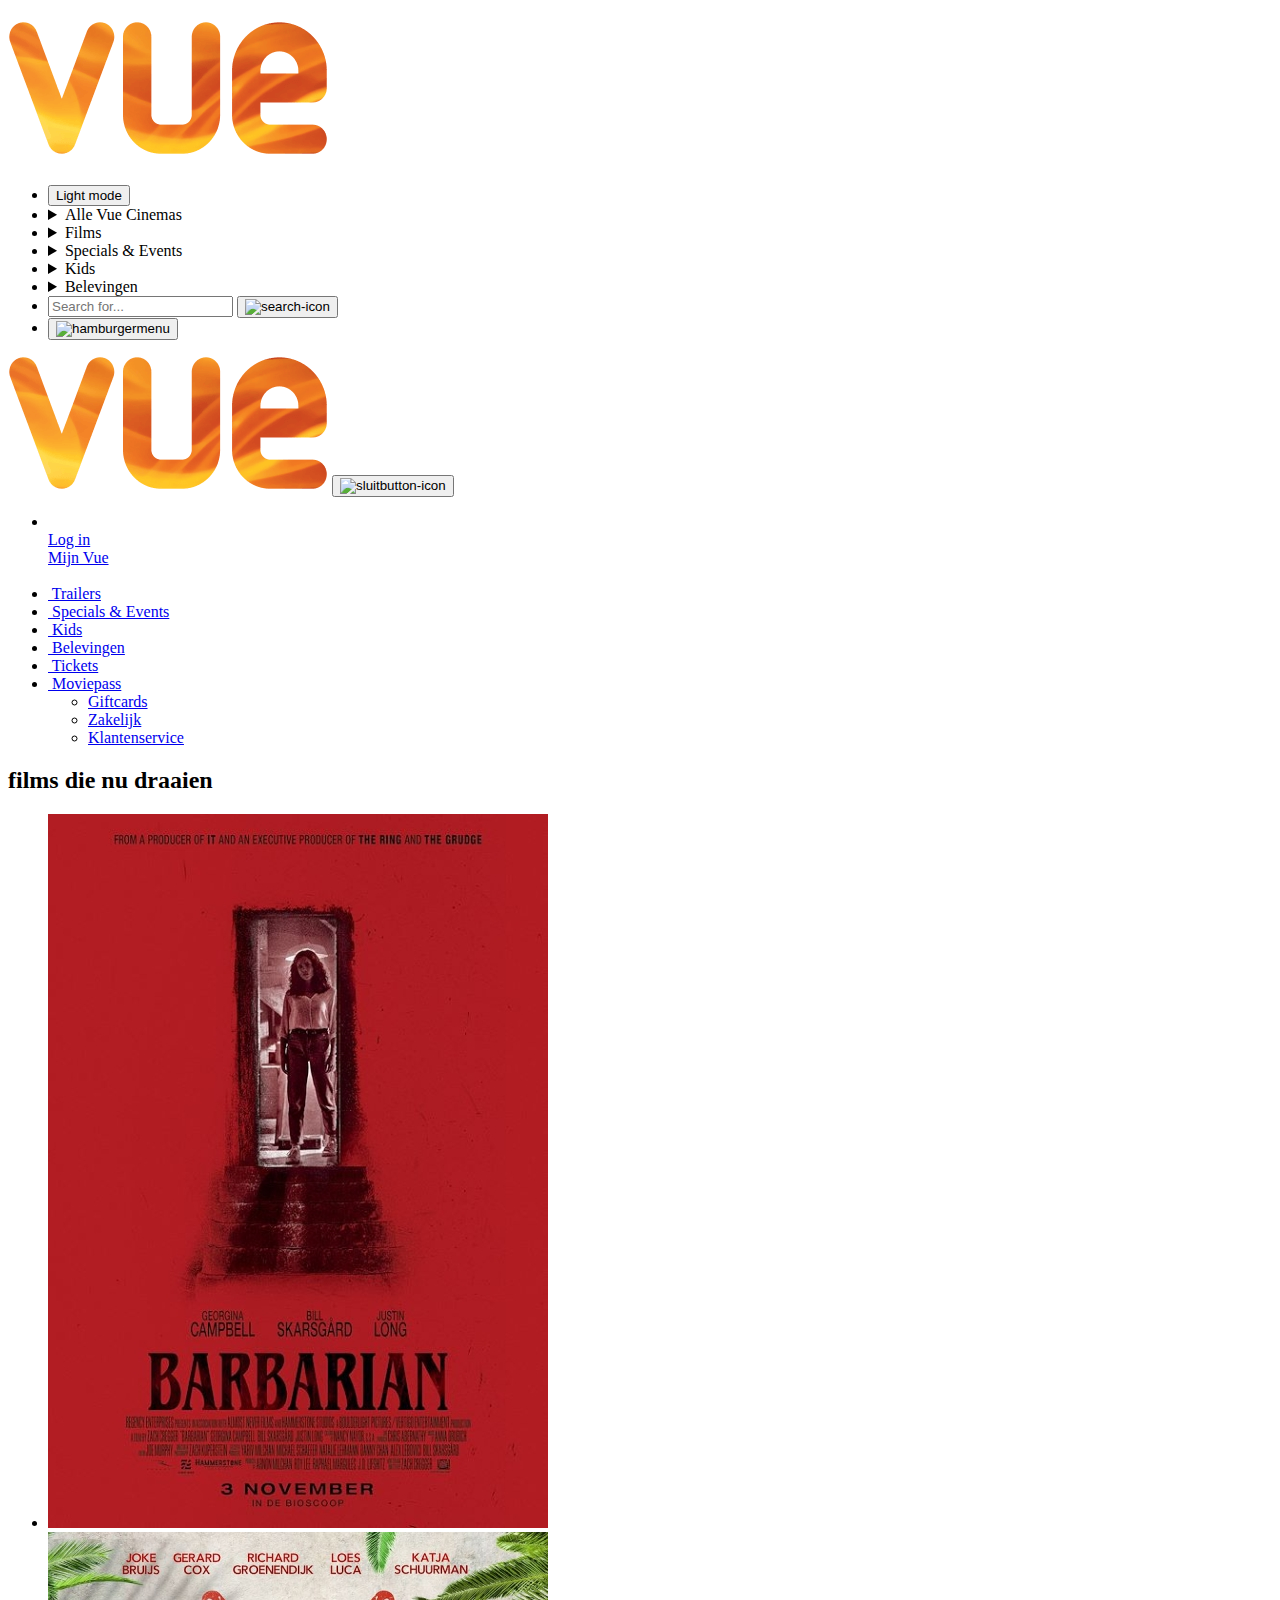
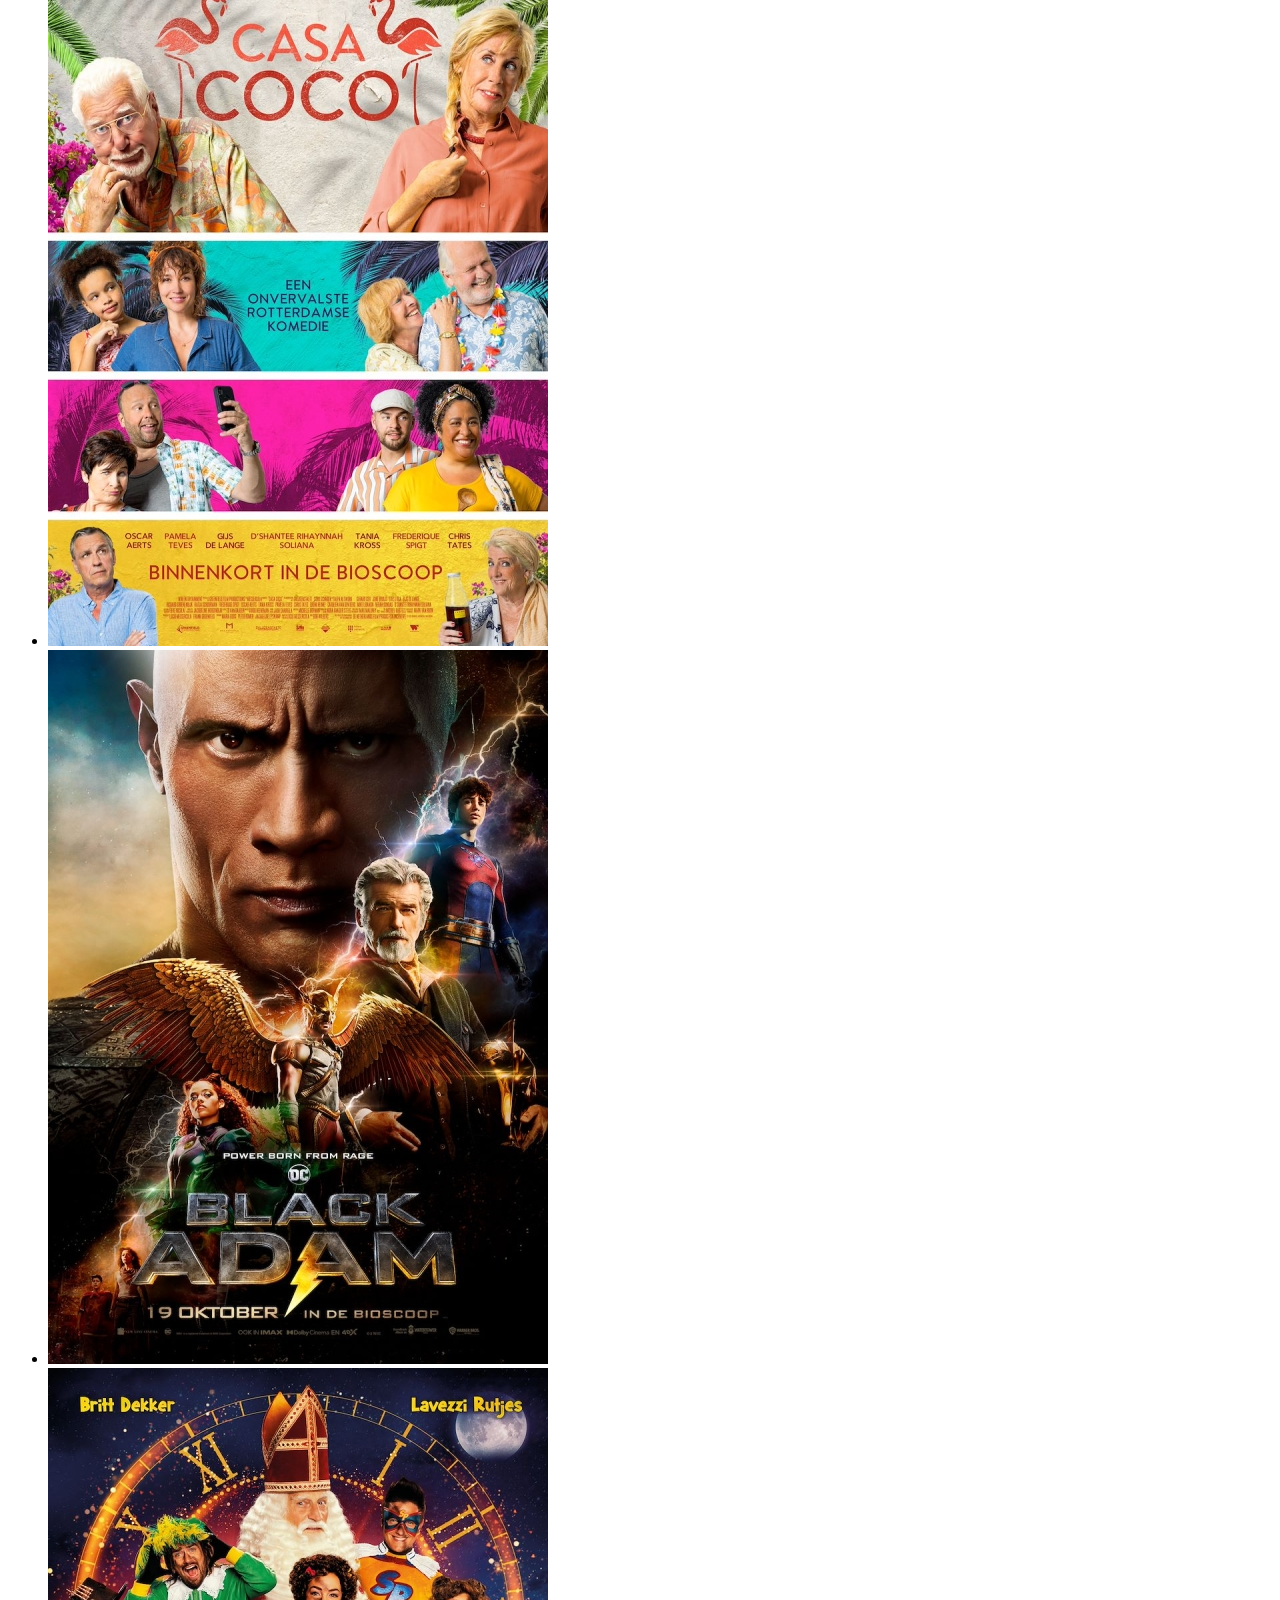
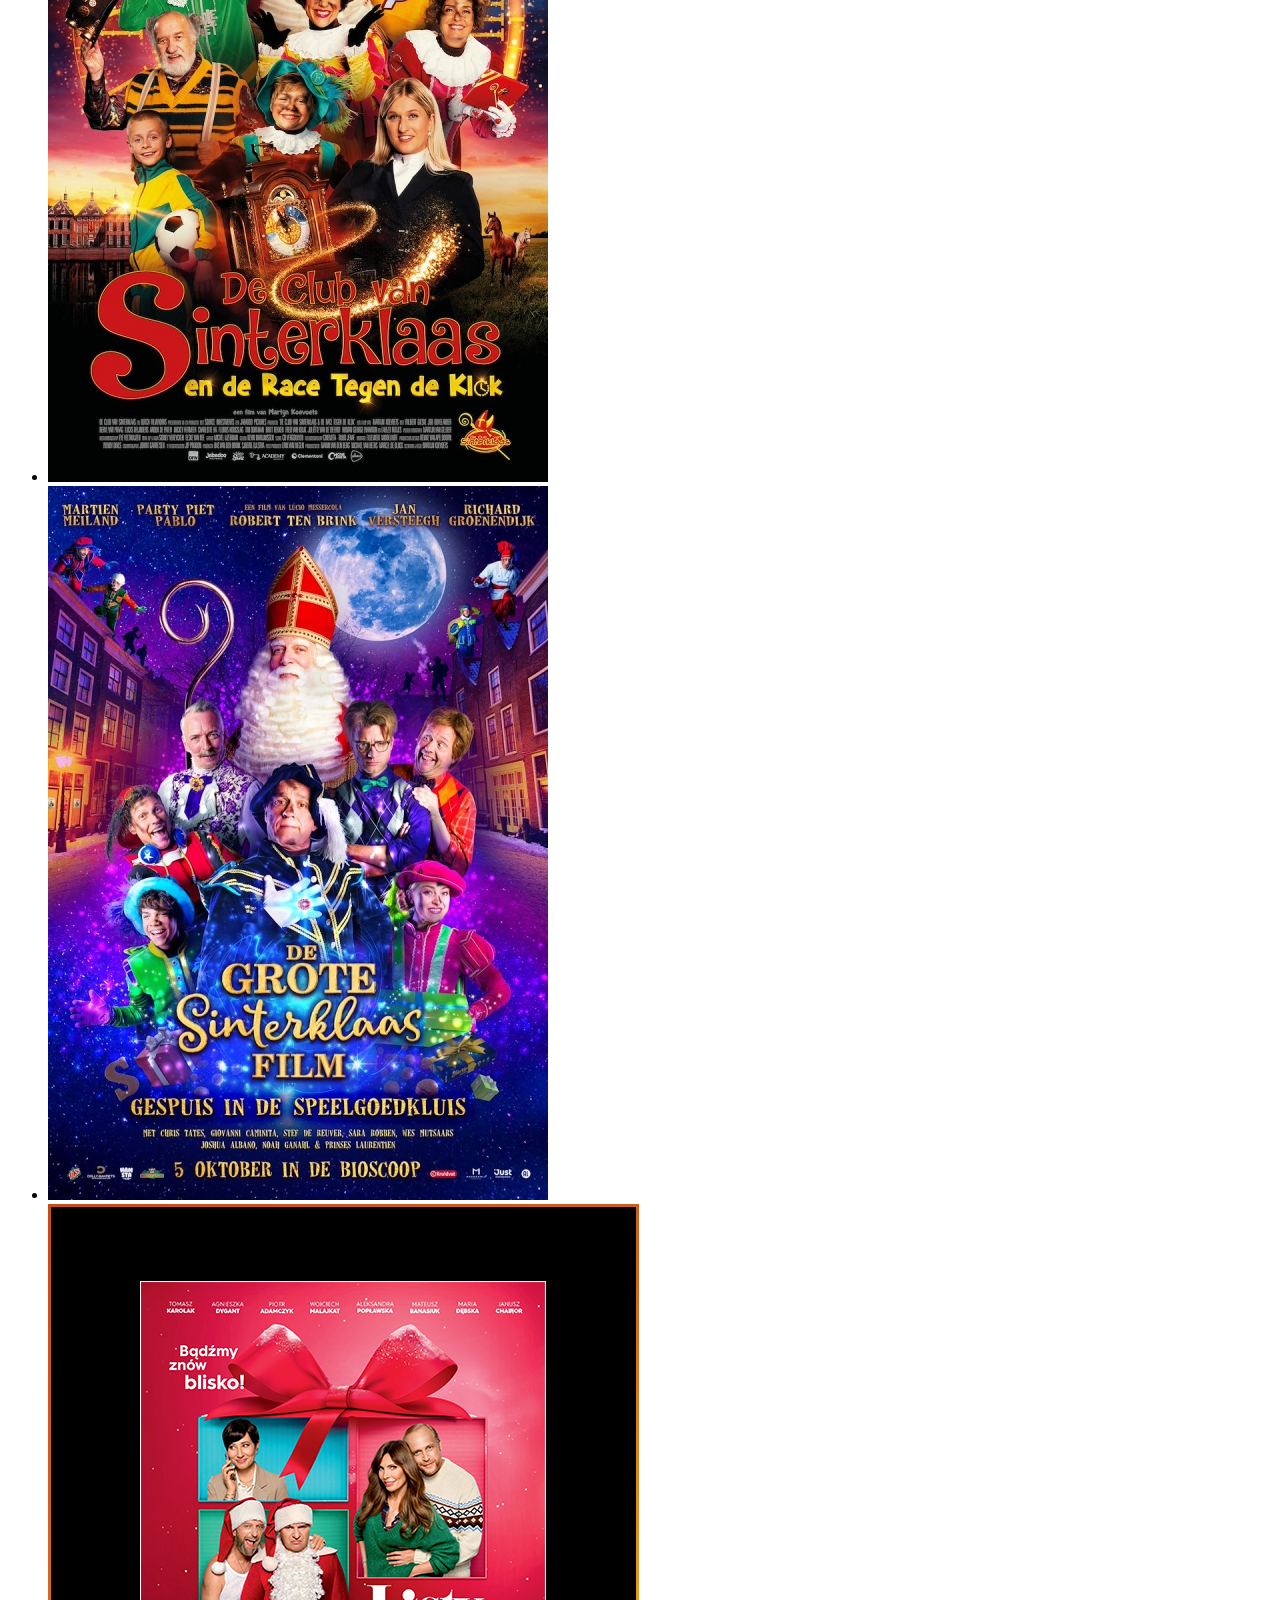
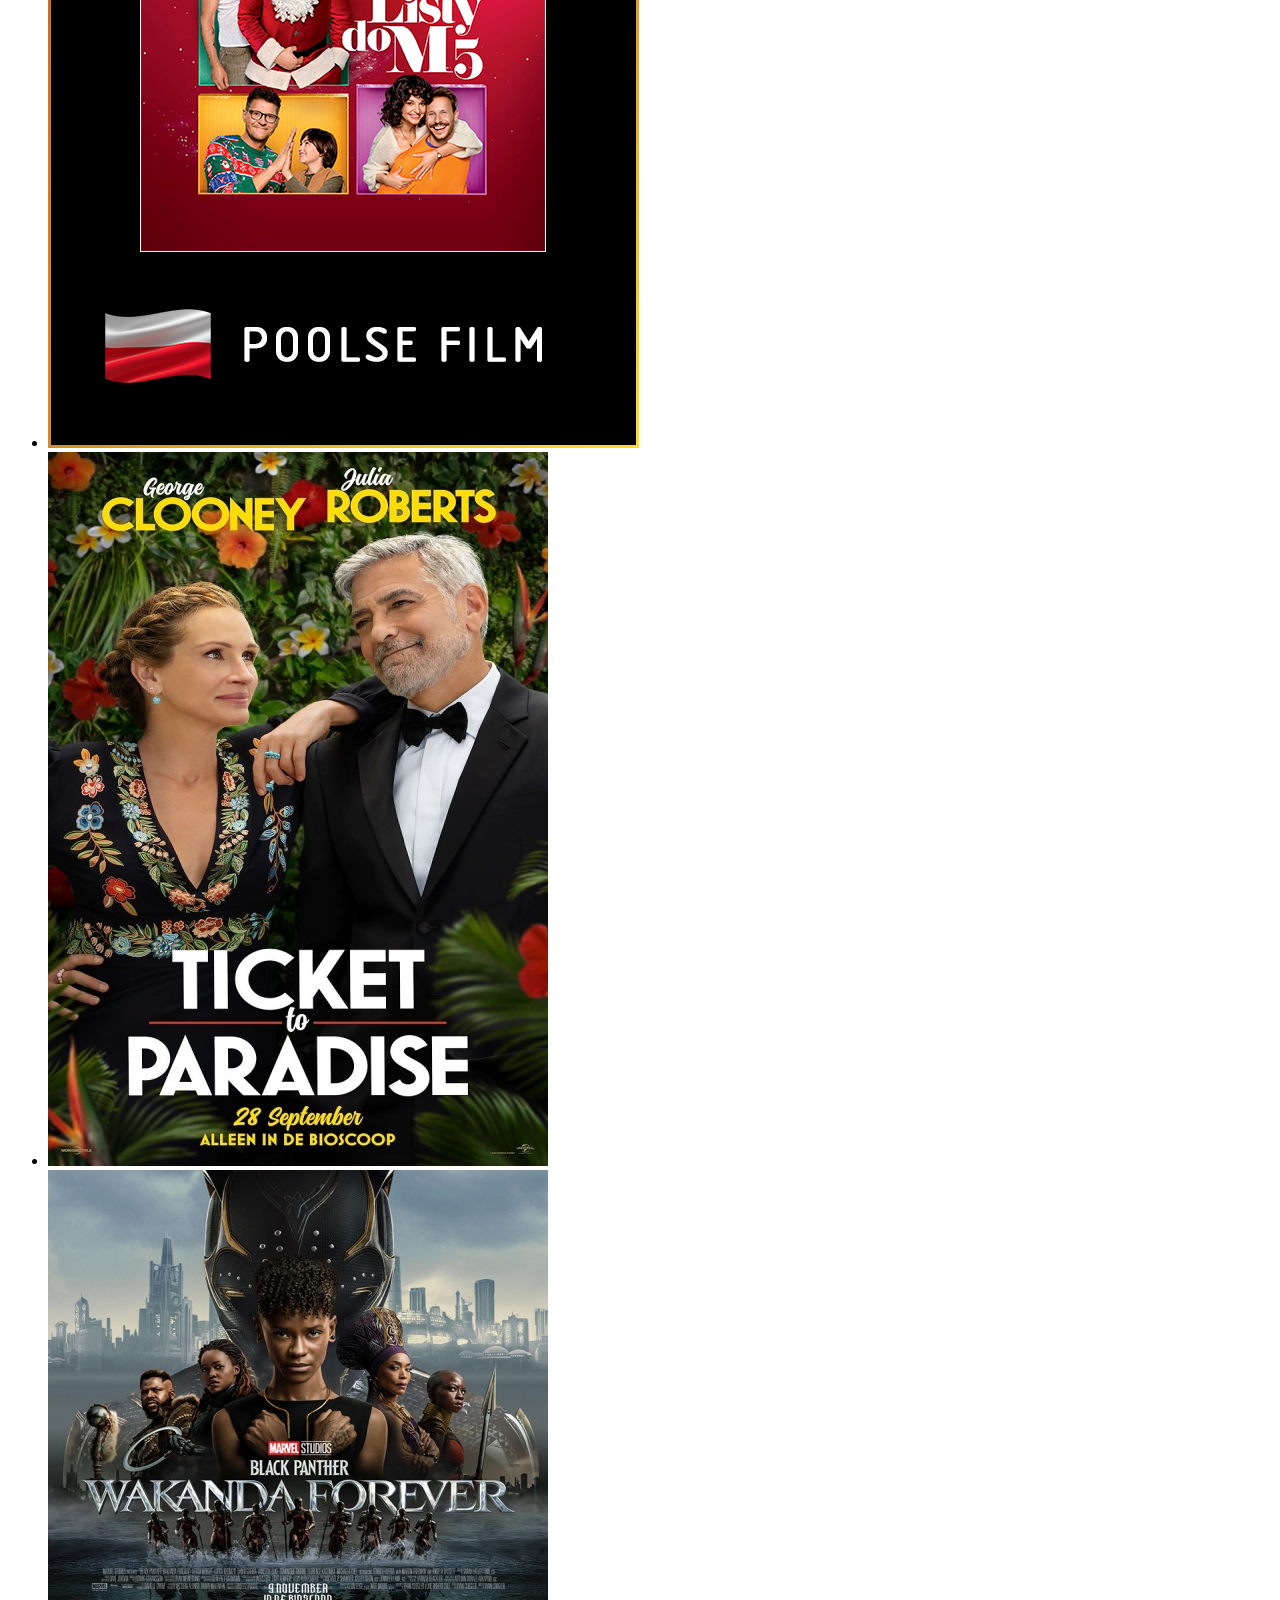
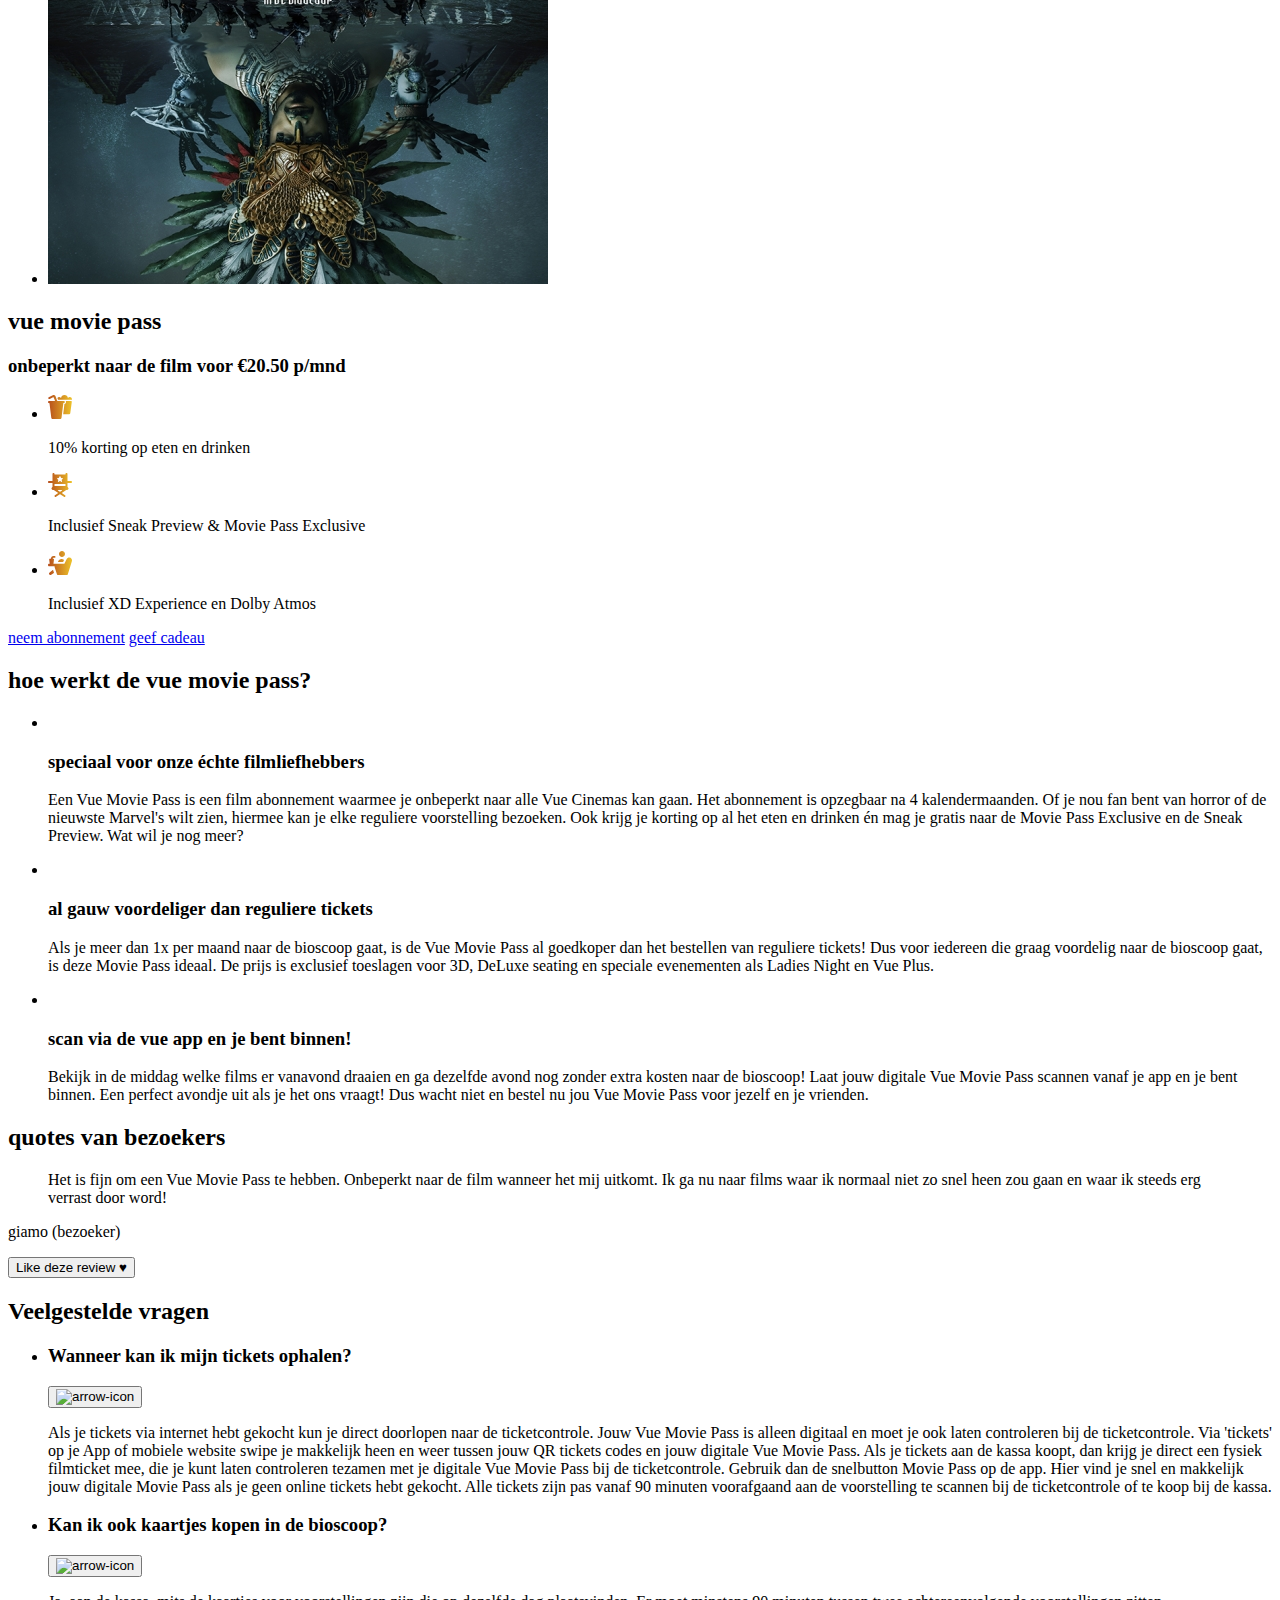
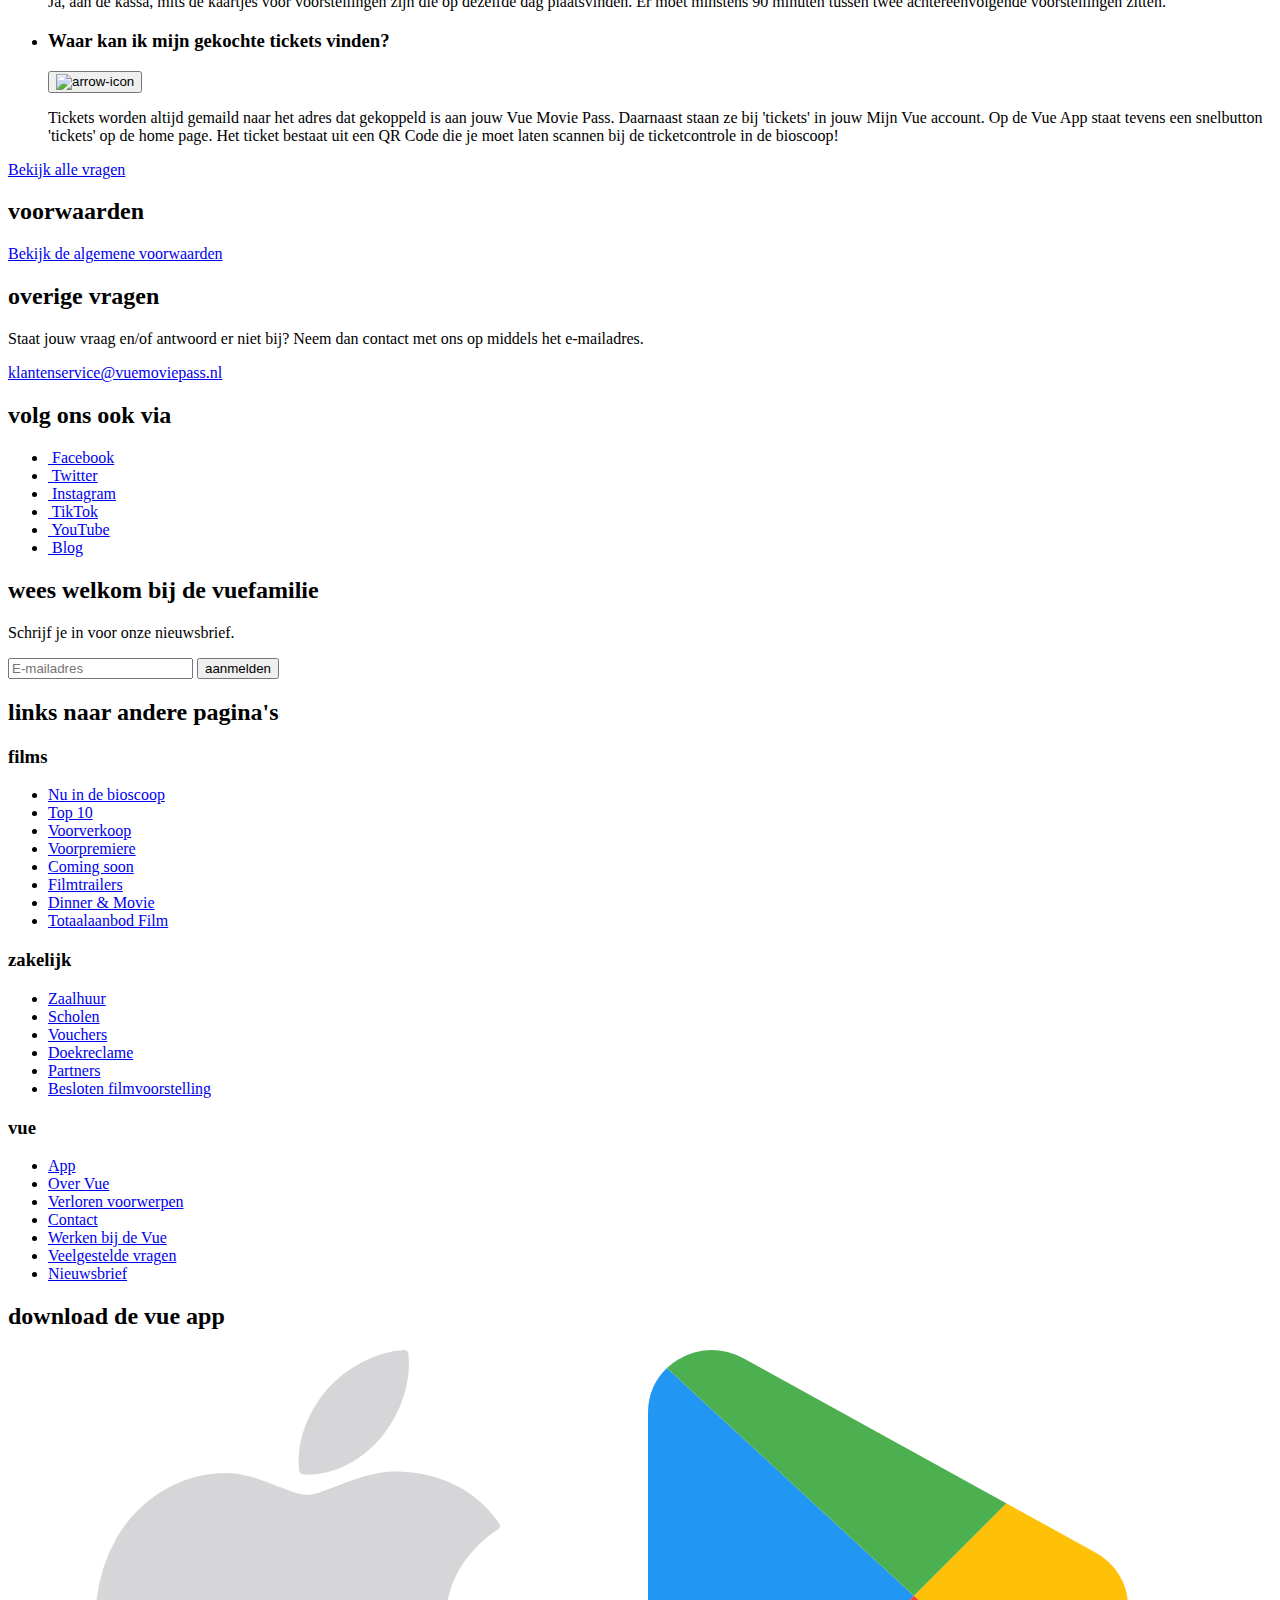
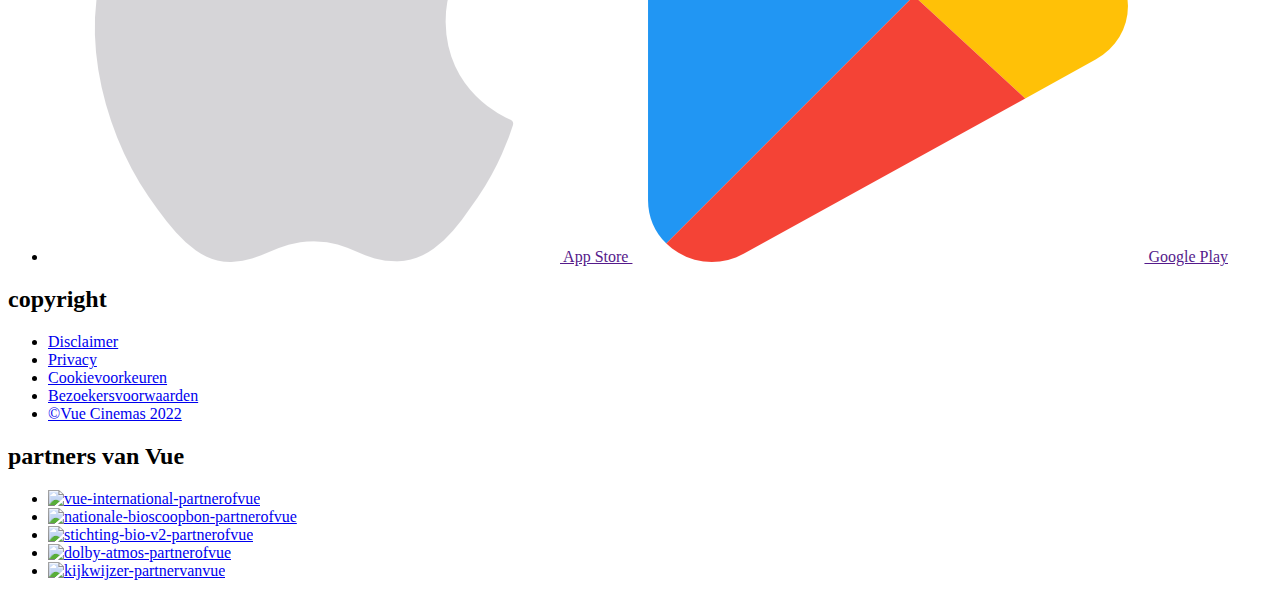
==== index.html @ 680d53ee "Add files via upload" ====
<!doctype html>
<html lang="nl">

<head>
	<meta charset="UTF-8">
	<meta name="author" content="Agnes Verhagen">
	<meta name="viewport" content="width=device-width, initial-scale=1">

	<title>vuecinemas - homepage</title>

	<link href="styles/styles.css" rel="stylesheet">
	<link href="styles/moviepassstyles.css" rel="stylesheet">
	<link rel="icon" type="image/svg+xml" href="images/faviconvue.png">
</head>

<body>

	<header>

		<h1>
			<img src="images/vue-logo.png" alt="vue-logo">
		</h1>

		<ul>
			<li>
				<button aria-label="switchdarkandlightmode">Light mode</button>
			</li>

			<li>
				<details>
					<summary>Alle Vue Cinemas</summary>
					<ul>
						<li>
							<a href="#">
								Vue Alkmaar
							</a>
						</li>
						<li>
							<a href="#">
								Vue Alphen a/d Rijn
							</a>
						</li>
						<li>
							<a href="#">
								Vue Amersfoort
							</a>
						</li>
						<li>
							<a href="#">
								Vue Apeldoorn
							</a>
						</li>
						<li>
							<a href="#">
								Vue Arnhem
							</a>
						</li>
						<li>
							<a href="#">
								Vue Den Bosch
							</a>
						</li>
						<li>
							<a href="#">
								Vue Deventer
							</a>
						</li>
						<li>
							<a href="#">
								Vue Doetinchem
							</a>
						</li>
					</ul>
				</details>
			</li>

			<li>
				<details>
					<summary>Films</summary>
					<ul>
						<li>
							<a href="#">
								Nu in de bioscoop
							</a>
						</li>
						<li>
							<a href="#">
								Top 10
							</a>
						</li>
						<li>
							<a href="#">
								Voorverkoop
							</a>
						</li>
						<li>
							<a href="#">
								Voorpremière
							</a>
						</li>
						<li>
							<a href="#">
								Coming soon
							</a>
						</li>
						<li>
							<a href="#">
								Filmtrailers
							</a>
						</li>
						<li>
							<a href="#">
								Dinner & Movie
							</a>
						</li>
						<li>
							<a href="#">
								Totaalaanbod Film bij Vue
							</a>
						</li>
					</ul>
				</details>
			</li>

			<li>
				<details>
					<summary>Specials & Events</summary>
					<ul>
						<li>
							<a href="#">
								Ladies Night
							</a>
						</li>
						<li>
							<a href="#">
								Movie Pass Exclusive
							</a>
						</li>
						<li>
							<a href="#">
								Marathon
							</a>
						</li>
						<li>
							<a href="#">
								Girls Night
							</a>
						</li>
						<li>
							<a href="#">
								Meet The Cast
							</a>
						</li>
						<li>
							<a href="#">
								Soft Sound Screening
							</a>
						</li>
						<li>
							<a href="#">
								Sneak Preview
							</a>
						</li>
					</ul>
				</details>
			</li>

			<li>
				<details>
					<summary>Kids</summary>
					<ul>
						<li>
							<a href="#">
								Kinderfilms
							</a>
						</li>
						<li>
							<a href="#">
								Kinderfeestjes
							</a>
						</li>
						<li>
							<a href="#">
								Vue Amersfoort
							</a>
						</li>
						<li>
							<a href="#">
								Mega Kids Weekend
							</a>
						</li>
						<li>
							<a href="#">
								Mini Mornings
							</a>
						</li>
					</ul>
				</details>
			</li>

			<li>
				<details>
					<summary>Belevingen</summary>
					<ul>
						<li>
							<a href="#">
								Dolby Atmos
							</a>
						</li>
						<li>
							<a href="#">
								Dolby Cinema
							</a>
						</li>
						<li>
							<a href="#">
								XD
							</a>
						</li>
						<li>
							<a href="#">
								VIP seating
							</a>
						</li>
						<li>
							<a href="#">
								DeLuxe Seating
							</a>
						</li>
						<li>
							<a href="#">
								D-box
							</a>
						</li>
						<li>
							<a href="#">
								3D
							</a>
						</li>
					</ul>
				</details>
			</li>

			<li>
				<input type="text" name="searchfield" placeholder="Search for...">
				<button aria-label="search"><img src="images/search-icon.png" alt="search-icon"></button>
			</li>

			<li>
				<button aria-label="menu"><img src="images/hamburgermenu.png" alt="hamburgermenu"></button>
			</li>
		</ul>

		<nav>
			<img src="images/vue-logo.png" alt="vue-logo">
			<button aria-label="closemenu"><img src="images/sluitbutton-icon.png" alt="sluitbutton-icon"></button>
			<ul>
				<li>
					<a href="#">
						<img src="images/mijnprofiel-icon.png" alt="">
						<div>Log in</div>
						<div>Mijn Vue</div>
						<img src="images/arrow-icon.svg" alt="">
					</a>
				</li>

				<li>
					<a href="trailers.html">
						<img src="images/trailer-icon.svg" alt="">
						Trailers
					</a>
				</li>

				<li>
					<a href="#">
						<img src="images/specials&events-icon.svg" alt="">
						Specials & Events
					</a>
				</li>

				<li>
					<a href="#">
						<img src="images/kids-icon.svg" alt="">
						Kids
					</a>
				</li>

				<li>
					<a href="#">
						<img src="images/belevingen-icon.svg" alt="">
						Belevingen
					</a>
				</li>

				<li>
					<a href="#">
						<img src="images/tickets-icon.svg" alt="">
						Tickets
					</a>
				</li>

				<li>
					<a href="#">
						<img src="images/movie-pass-icon.svg" alt="">
						Moviepass
					</a>
				</li>

				<ul>
					<li>
						<a href="#">
							Giftcards
						</a>
					</li>
					<li>
						<a href="#">
							Zakelijk
						</a>
					</li>
					<li>
						<a href="#">
							Klantenservice
						</a>
					</li>
				</ul>

			</ul>

		</nav>

	</header>

	<main>

		<!-- <section 1-article 'films die nu draaien' en article 'vue movie pass voordelen'> -->
		<section>
			<!--article 1 films die nu draaien-->
			<article>
				<!-- <h2 is verstopt> -->
				<h2>films die nu draaien</h2>
				<ul>
					<li>
						<a href="#" aria-label="info over barbarian"><img src="images/barbarian.jpg"
								alt="barbarian"></a>
					</li>

					<li>
						<a href="#" aria-label="info over casacoco"><img src="images/casacoco.jpg" alt="casacoco"></a>
					</li>

					<li>
						<a href="#" aria-label="info over blackadam"><img src="images/blackadam.jpg"
								alt="blackadam"></a>
					</li>

					<li>
						<a href="#" aria-label="info over clubvansintrace"><img src="images/clubvansintrace.jpg"
								alt="clubvansintrace"></a>
					</li>

					<li>
						<a href="#" aria-label="info over grotesintfilm"><img src="images/grotesintfilm.jpg"
								alt="grotesintfilm"></a>
					</li>

					<li>
						<a href="#" aria-label="info over listydome5"><img src="images/listydome5.jpg"
								alt="listydome5"></a>
					</li>

					<li>
						<a href="#" aria-label="info over tickettoparadise"><img src="images/tickettoparadise.jpeg"
								alt="tickettoparadise"></a>
					</li>

					<li>
						<a href="#" aria-label="info over wakandaforever"><img src="images/wakandaforever.jpg"
								alt="wakandaforever"></a>
					</li>
				</ul>
			</article>

			<!--article 2-vue movie pass voordelen-->

			<article>
				<h2>vue movie pass</h2>
				<h3>onbeperkt naar de film voor €20.50 p/mnd</h3>
				<ul>
					<li>
						<img src="images/movie-snacks.svg" alt="">
						<p>10% korting op eten en drinken</p>
					</li>

					<li>
						<img src="images/movie-chair.svg" alt="">
						<p>Inclusief Sneak Preview & Movie Pass Exclusive</p>
					</li>

					<li>
						<img src="images/movie-watch.svg" alt="">
						<p>Inclusief XD Experience en Dolby Atmos</p>
					</li>
				</ul>

				<div>
					<a href="#">neem abonnement</a>
					<a href="#">geef cadeau</a>
				</div>

			</article>

		</section>

		<!-- <section 2-speciaal voor onze échte filmliefhebbers en nog 2 artikelen> -->
		<section>
			<!-- h2 is verstopt -->
			<h2>hoe werkt de vue movie pass?</h2>
			<ul>
				<li>
					<img src="images/moviepassfirstarticle.jpg" alt="">

					<h3>speciaal voor onze échte filmliefhebbers</h3>

					<p>Een Vue Movie Pass is een film abonnement waarmee je onbeperkt naar alle Vue Cinemas kan gaan.
						Het
						abonnement is
						opzegbaar na 4 kalendermaanden. Of je nou fan bent van horror of de nieuwste Marvel's wilt zien,
						hiermee
						kan je
						elke reguliere voorstelling bezoeken. Ook krijg je korting op al het eten en drinken én mag je
						gratis
						naar de
						Movie Pass Exclusive en de Sneak Preview. Wat wil je nog meer?</p>
				</li>

				<li>
					<img src="images/moviepasssecondarticle.jpg" alt="">

					<h3>al gauw voordeliger dan reguliere tickets</h3>

					<p>Als je meer dan 1x per maand naar de bioscoop gaat, is de Vue Movie Pass al goedkoper dan het
						bestellen
						van
						reguliere tickets! Dus voor iedereen die graag voordelig naar de bioscoop gaat, is deze Movie
						Pass
						ideaal. De
						prijs is exclusief toeslagen voor 3D, DeLuxe seating en speciale evenementen als Ladies Night en
						Vue
						Plus.</p>
				</li>

				<li>
					<img src="images/moviepassthirdarticle.jpg" alt="">


					<h3>scan via de vue app en je bent binnen!</h3>

					<p>Bekijk in de middag welke films er vanavond
						draaien en ga dezelfde avond nog zonder extra kosten naar de bioscoop! Laat jouw digitale Vue
						Movie
						Pass
						scannen
						vanaf je app en je bent binnen. Een perfect avondje uit als je het ons vraagt! Dus wacht niet en
						bestel
						nu jou
						Vue Movie Pass voor jezelf en je vrienden.</p>
				</li>

			</ul>

		</section>

		<!-- <section 3-quotes> -->
		<section>
			<!-- <h2 is verstopt> -->

			<h2>quotes van bezoekers</h2>

			<div>
				<blockquote>Het is fijn om een Vue Movie Pass te hebben. Onbeperkt naar de film wanneer het mij
					uitkomt. Ik
					ga nu
					naar films
					waar ik normaal niet zo snel heen zou gaan en waar ik steeds erg verrast door word!
				</blockquote>
			</div>

			<p>giamo (bezoeker)</p>

			<button aria-label="like deze review">Like deze review <span>♥</span></button>

		</section>

		<!--<section 4-veelgestelde vragen>-->
		<section>
			<!--article 1 'veelgestelde vragen'-->
			<article>

				<h2>Veelgestelde vragen</h2>

				<ul>
					<li>
						<div>
							<h3>Wanneer kan ik mijn tickets ophalen?</h3>
							<button aria-label="dropdown"><img src="images/arrow-icon.svg" alt="arrow-icon"></button>
						</div>
						<article>
							<p>
								Als je tickets via internet hebt gekocht kun je direct doorlopen naar de ticketcontrole.
								Jouw
								Vue
								Movie Pass is alleen digitaal en moet je ook laten controleren bij de ticketcontrole.
								Via
								'tickets'
								op je App of mobiele website swipe je makkelijk heen en weer tussen jouw QR tickets
								codes en
								jouw
								digitale Vue Movie Pass. Als je tickets aan de kassa koopt, dan krijg je direct een
								fysiek
								filmticket mee, die je kunt laten controleren tezamen met je digitale Vue Movie Pass bij
								de
								ticketcontrole. Gebruik dan de snelbutton Movie Pass op de app. Hier vind je snel en
								makkelijk
								jouw
								digitale Movie Pass als je geen online tickets hebt gekocht. Alle tickets zijn pas vanaf
								90
								minuten
								voorafgaand aan de voorstelling te scannen bij de ticketcontrole of te koop bij de
								kassa.
							</p>
						</article>
					</li>

					<li>
						<div>
							<h3>Kan ik ook kaartjes kopen in de bioscoop?</h3>
							<button aria-label="dropdown"><img src="images/arrow-icon.svg" alt="arrow-icon"></button>
						</div>
						<article>
							<p>
								Ja, aan de kassa, mits de kaartjes voor voorstellingen zijn die op dezelfde dag
								plaatsvinden. Er
								moet minstens 90 minuten tussen twee achtereenvolgende voorstellingen zitten.
							</p>
						</article>
					</li>

					<li>
						<div>
							<h3>Waar kan ik mijn gekochte tickets vinden?</h3>
							<button aria-label="dropdown"><img src="images/arrow-icon.svg" alt="arrow-icon"></button>
						</div>
						<article>
							<p>
								Tickets worden altijd gemaild naar het adres dat gekoppeld is aan jouw Vue Movie Pass.
								Daarnaast
								staan ze bij 'tickets' in jouw Mijn Vue account. Op de Vue App staat tevens een
								snelbutton
								'tickets'
								op de home page. Het ticket bestaat uit een QR Code die je moet laten scannen bij de
								ticketcontrole
								in de bioscoop!
							</p>
						</article>
					</li>

				</ul>

				<a href="#">Bekijk alle vragen</a>
			</article>

			<!--article 2 'voorwaarden'-->

			<article>
				<h2>voorwaarden</h2>
				<a href="#">Bekijk de algemene voorwaarden</a>
			</article>

			<!--article 3 'overige vragen'-->

			<article>
				<h2>overige vragen</h2>
				<p>Staat jouw vraag en/of antwoord er niet bij? Neem dan contact met ons op middels het e-mailadres.</p>
				<a href="#">klantenservice@vuemoviepass.nl</a>
			</article>

		</section>

	</main>


	<!--<footer gedeelte>-->

	<footer>

		<!--footer section 1 'volg ons ook via'-->
		<section>

			<h2>volg ons ook via</h2>

			<ul>
				<li>
					<a href="#">
						<img src="images/facebook-icon.svg" alt="">
						Facebook
					</a>
				</li>

				<li>
					<a href="#">
						<img src="images/twitter-icon.svg" alt="">
						Twitter
					</a>
				</li>

				<li>
					<a href="#">
						<img src="images/instagram-icon.svg" alt="">
						Instagram
					</a>
				</li>

				<li>
					<a href="#">
						<img src="images/tiktok-icon.svg" alt="">
						TikTok
					</a>
				</li>

				<li>
					<a href="#">
						<img src="images/youtube-icon.svg" alt="">
						YouTube
					</a>
				</li>

				<li>
					<a href="#">
						<img src="images/blog-icon.svg" alt="">
						Blog
					</a>
				</li>
			</ul>

		</section>

		<!--footer section 2 'schrijf je in voor onze nieuwsbrief'-->
		<section>
			<h2>wees welkom bij de vuefamilie</h2>
			<p>Schrijf je in voor onze nieuwsbrief.</p>
			<form>
				<input type="email" placeholder="E-mailadres" />
				<button>aanmelden</button>
			</form>
		</section>

		<!--footer section 3 'footerlijst films, zakelijk en vue'-->
		<section>
			<!--h2 is verstopt-->
			<h2>links naar andere pagina's</h2>

			<section>
				<h3>films</h3>
				<ul>
					<li>
						<a href="#">
							Nu in de bioscoop
						</a>
					</li>
					<li>
						<a href="#">
							Top 10
						</a>
					</li>
					<li>
						<a href="#">
							Voorverkoop
						</a>
					</li>
					<li>
						<a href="#">
							Voorpremiere
						</a>
					</li>
					<li>
						<a href="#">
							Coming soon
						</a>
					</li>
					<li>
						<a href="#">
							Filmtrailers
						</a>
					</li>
					<li>
						<a href="#">
							Dinner & Movie
						</a>
					</li>
					<li>
						<a href="#">
							Totaalaanbod Film
						</a>
					</li>
				</ul>
			</section>

			<section>
				<h3>zakelijk</h3>
				<ul>
					<li>
						<a href="#">
							Zaalhuur
						</a>
					</li>
					<li>
						<a href="#">
							Scholen
						</a>
					</li>
					<li>
						<a href="#">
							Vouchers
						</a>
					</li>
					<li>
						<a href="#">
							Doekreclame
						</a>
					</li>
					<li>
						<a href="#">
							Partners
						</a>
					</li>
					<li>
						<a href="#">
							Besloten filmvoorstelling
						</a>
					</li>
				</ul>
			</section>

			<section>
				<h3>vue</h3>
				<ul>
					<li>
						<a href="#">
							App
						</a>
					</li>
					<li>
						<a href="#">
							Over Vue
						</a>
					</li>
					<li>
						<a href="#">
							Verloren voorwerpen
						</a>
					</li>
					<li>
						<a href="#">
							Contact
						</a>
					</li>
					<li>
						<a href="#">
							Werken bij de Vue
						</a>
					</li>
					<li>
						<a href="#">
							Veelgestelde vragen
						</a>
					</li>
					<li>
						<a href="#">
							Nieuwsbrief
						</a>
					</li>
				</ul>
			</section>

		</section>

		<!--footer section 4 'download de vue app via de app store of google play'-->
		<section>
			<h2>download de vue app</h2>
			<ul>
				<li>
					<a href="">
						<img src="images/apple.png" alt="">
						App Store
					</a>
					<a href="">
						<img src="images/googleplay.png" alt="">
						Google Play
					</a>
				</li>
			</ul>
		</section>

		<!--footer section 5 'copyright'-->
		<section>
			<!-- <h2 is verstopt> -->
			<h2>copyright</h2>
			<ul>
				<li>
					<a href="#">
						Disclaimer
					</a>
				</li>
				<li>
					<a href="#">
						Privacy
					</a>
				</li>
				<li>
					<a href="#">
						Cookievoorkeuren
					</a>
				</li>

				<li>
					<a href="#">
						Bezoekersvoorwaarden
					</a>
				</li>

				<li>
					<a href="#">
						©Vue Cinemas 2022
					</a>
				</li>
			</ul>
		</section>

		<!--footer section 6 'partners van vue'-->

		<section>
			<!--h2 is verstopt-->
			<h2>partners van Vue</h2>
			<ul>
				<li>
					<a href="#">
						<img src="images/vue-international-partnerofvue-.png" alt="vue-international-partnerofvue">
					</a>
				</li>

				<li>
					<a href="#">
						<img src="images/nationale-bioscoopbon-partnerofvue.png" alt="nationale-bioscoopbon-partnerofvue">
					</a>
				</li>

				<li>
					<a href="#">
						<img src="images/stichting-bio-v2-partnerofvue.png" alt="stichting-bio-v2-partnerofvue">
					</a>
				</li>

				<li>
					<a href="#">
						<img src="images/dolby-atmos-partnerofvue-.png" alt="dolby-atmos-partnerofvue">
					</a>
				</li>

				<li>
					<a href="#">
						<img src="images/kijkwijzer-partnervanvue.png" alt="kijkwijzer-partnervanvue">
					</a>
				</li>
			</ul>
		</section>

	</footer>

	<script defer src="scripts/script.js"></script>

</body>

</html>
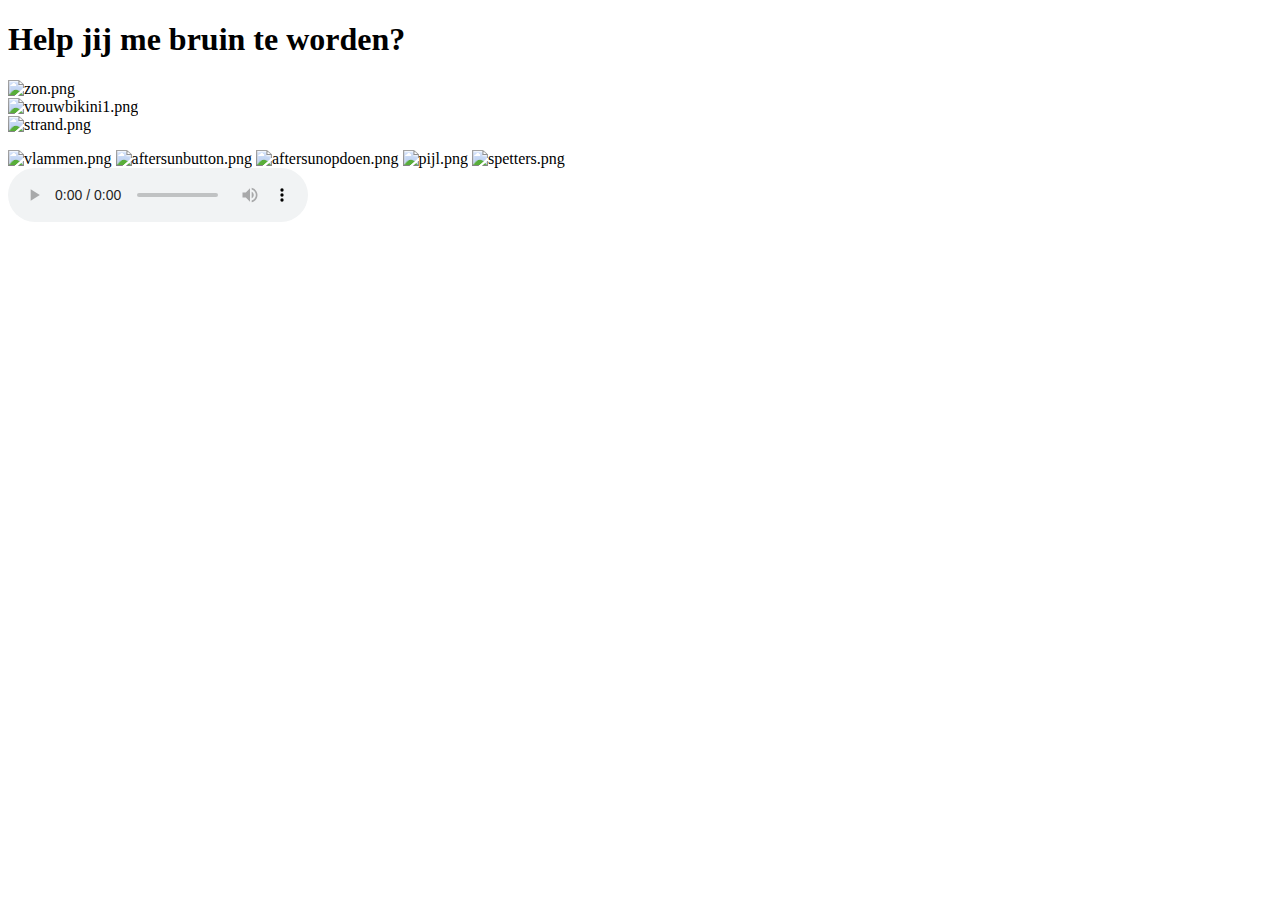
==== commit 22040dee: "Add files via upload" ====
--- a/index.html
+++ b/index.html
@@ -1,882 +1,75 @@
-<!doctype html>
+<!DOCTYPE html>
 <html lang="nl">
 
 <head>
-	<meta charset="UTF-8">
-	<meta name="author" content="Agnes Verhagen">
-	<meta name="viewport" content="width=device-width, initial-scale=1">
+    <meta charset="UTF-8">
+    <meta http-equiv="X-UA-Compatible" content="IE=edge">
+    <meta name="viewport" content="width=device-width, initial-scale=1.0">
+    <title>lekkerzonnen</title>
+    <link rel="stylesheet" href="css/style.css">
 
-	<title>vuecinemas - homepage</title>
-
-	<link href="styles/styles.css" rel="stylesheet">
-	<link href="styles/moviepassstyles.css" rel="stylesheet">
-	<link rel="icon" type="image/svg+xml" href="images/faviconvue.png">
+    <!--bron: https://stackoverflow.com/questions/31075893/im-getting-favicon-ico-error-->
+    <link rel="shortcut icon" type="image/jpg" href="images/zon.png"/>
 </head>
 
 <body>
 
-	<header>
+    <header>
+        <h1>Help jij me bruin te worden?</h1>
+    </header>
 
-		<h1>
-			<img src="images/vue-logo.png" alt="vue-logo">
-		</h1>
+    <main>
 
-		<ul>
-			<li>
-				<button aria-label="switchdarkandlightmode">Light mode</button>
-			</li>
+        <section>
+            <img class="zon" src="images/zon.png" alt="zon.png" src="images/zon.png" id="zon">
+        </section>
 
-			<li>
-				<details>
-					<summary>Alle Vue Cinemas</summary>
-					<ul>
-						<li>
-							<a href="#">
-								Vue Alkmaar
-							</a>
-						</li>
-						<li>
-							<a href="#">
-								Vue Alphen a/d Rijn
-							</a>
-						</li>
-						<li>
-							<a href="#">
-								Vue Amersfoort
-							</a>
-						</li>
-						<li>
-							<a href="#">
-								Vue Apeldoorn
-							</a>
-						</li>
-						<li>
-							<a href="#">
-								Vue Arnhem
-							</a>
-						</li>
-						<li>
-							<a href="#">
-								Vue Den Bosch
-							</a>
-						</li>
-						<li>
-							<a href="#">
-								Vue Deventer
-							</a>
-						</li>
-						<li>
-							<a href="#">
-								Vue Doetinchem
-							</a>
-						</li>
-					</ul>
-				</details>
-			</li>
+        <section>
+            <img class="vrouw" src="images/vrouwbikini1.png" alt="vrouwbikini1.png" id="vrouw">
+            <article>
+                <img class="strand" src="images/strand.png" alt="strand.png">
+                <figure class="zee" id="zee"></figure>
+            </article>
+        </section>
 
-			<li>
-				<details>
-					<summary>Films</summary>
-					<ul>
-						<li>
-							<a href="#">
-								Nu in de bioscoop
-							</a>
-						</li>
-						<li>
-							<a href="#">
-								Top 10
-							</a>
-						</li>
-						<li>
-							<a href="#">
-								Voorverkoop
-							</a>
-						</li>
-						<li>
-							<a href="#">
-								Voorpremière
-							</a>
-						</li>
-						<li>
-							<a href="#">
-								Coming soon
-							</a>
-						</li>
-						<li>
-							<a href="#">
-								Filmtrailers
-							</a>
-						</li>
-						<li>
-							<a href="#">
-								Dinner & Movie
-							</a>
-						</li>
-						<li>
-							<a href="#">
-								Totaalaanbod Film bij Vue
-							</a>
-						</li>
-					</ul>
-				</details>
-			</li>
+        <section>
 
-			<li>
-				<details>
-					<summary>Specials & Events</summary>
-					<ul>
-						<li>
-							<a href="#">
-								Ladies Night
-							</a>
-						</li>
-						<li>
-							<a href="#">
-								Movie Pass Exclusive
-							</a>
-						</li>
-						<li>
-							<a href="#">
-								Marathon
-							</a>
-						</li>
-						<li>
-							<a href="#">
-								Girls Night
-							</a>
-						</li>
-						<li>
-							<a href="#">
-								Meet The Cast
-							</a>
-						</li>
-						<li>
-							<a href="#">
-								Soft Sound Screening
-							</a>
-						</li>
-						<li>
-							<a href="#">
-								Sneak Preview
-							</a>
-						</li>
-					</ul>
-				</details>
-			</li>
+            <img class="vlammen" src="images/vlammen.png" alt="vlammen.png" id="vlammen">
 
-			<li>
-				<details>
-					<summary>Kids</summary>
-					<ul>
-						<li>
-							<a href="#">
-								Kinderfilms
-							</a>
-						</li>
-						<li>
-							<a href="#">
-								Kinderfeestjes
-							</a>
-						</li>
-						<li>
-							<a href="#">
-								Vue Amersfoort
-							</a>
-						</li>
-						<li>
-							<a href="#">
-								Mega Kids Weekend
-							</a>
-						</li>
-						<li>
-							<a href="#">
-								Mini Mornings
-							</a>
-						</li>
-					</ul>
-				</details>
-			</li>
+            <img class="aftersunbutton" src="images/aftersunbutton.png" alt="aftersunbutton.png" id="aftersunbutton">
 
-			<li>
-				<details>
-					<summary>Belevingen</summary>
-					<ul>
-						<li>
-							<a href="#">
-								Dolby Atmos
-							</a>
-						</li>
-						<li>
-							<a href="#">
-								Dolby Cinema
-							</a>
-						</li>
-						<li>
-							<a href="#">
-								XD
-							</a>
-						</li>
-						<li>
-							<a href="#">
-								VIP seating
-							</a>
-						</li>
-						<li>
-							<a href="#">
-								DeLuxe Seating
-							</a>
-						</li>
-						<li>
-							<a href="#">
-								D-box
-							</a>
-						</li>
-						<li>
-							<a href="#">
-								3D
-							</a>
-						</li>
-					</ul>
-				</details>
-			</li>
+            <img class="aftersunopdoen" src="images/aftersunopdoen.png" alt="aftersunopdoen.png" id="aftersunopdoen">
 
-			<li>
-				<input type="text" name="searchfield" placeholder="Search for...">
-				<button aria-label="search"><img src="images/search-icon.png" alt="search-icon"></button>
-			</li>
+            <img class="pijl" src="images/pijl.png" alt="pijl.png" id="pijl">
 
-			<li>
-				<button aria-label="menu"><img src="images/hamburgermenu.png" alt="hamburgermenu"></button>
-			</li>
-		</ul>
+            <img class="spetters" src="images/spetters.png" alt="spetters.png" id="spetters">
 
-		<nav>
-			<img src="images/vue-logo.png" alt="vue-logo">
-			<button aria-label="closemenu"><img src="images/sluitbutton-icon.png" alt="sluitbutton-icon"></button>
-			<ul>
-				<li>
-					<a href="#">
-						<img src="images/mijnprofiel-icon.png" alt="">
-						<div>Log in</div>
-						<div>Mijn Vue</div>
-						<img src="images/arrow-icon.svg" alt="">
-					</a>
-				</li>
+        </section>
 
-				<li>
-					<a href="trailers.html">
-						<img src="images/trailer-icon.svg" alt="">
-						Trailers
-					</a>
-				</li>
+        <section>
 
-				<li>
-					<a href="#">
-						<img src="images/specials&events-icon.svg" alt="">
-						Specials & Events
-					</a>
-				</li>
+            <audio controls autoplay loop id="audiovanzee">
+                <source src="sounds/zee.mp3">
+            </audio>
 
-				<li>
-					<a href="#">
-						<img src="images/kids-icon.svg" alt="">
-						Kids
-					</a>
-				</li>
+            <!-- bron: geluid zelf opgenomen -->
 
-				<li>
-					<a href="#">
-						<img src="images/belevingen-icon.svg" alt="">
-						Belevingen
-					</a>
-				</li>
-
-				<li>
-					<a href="#">
-						<img src="images/tickets-icon.svg" alt="">
-						Tickets
-					</a>
-				</li>
-
-				<li>
-					<a href="#">
-						<img src="images/movie-pass-icon.svg" alt="">
-						Moviepass
-					</a>
-				</li>
-
-				<ul>
-					<li>
-						<a href="#">
-							Giftcards
-						</a>
-					</li>
-					<li>
-						<a href="#">
-							Zakelijk
-						</a>
-					</li>
-					<li>
-						<a href="#">
-							Klantenservice
-						</a>
-					</li>
-				</ul>
-
-			</ul>
-
-		</nav>
-
-	</header>
-
-	<main>
-
-		<!-- <section 1-article 'films die nu draaien' en article 'vue movie pass voordelen'> -->
-		<section>
-			<!--article 1 films die nu draaien-->
-			<article>
-				<!-- <h2 is verstopt> -->
-				<h2>films die nu draaien</h2>
-				<ul>
-					<li>
-						<a href="#" aria-label="info over barbarian"><img src="images/barbarian.jpg"
-								alt="barbarian"></a>
-					</li>
-
-					<li>
-						<a href="#" aria-label="info over casacoco"><img src="images/casacoco.jpg" alt="casacoco"></a>
-					</li>
-
-					<li>
-						<a href="#" aria-label="info over blackadam"><img src="images/blackadam.jpg"
-								alt="blackadam"></a>
-					</li>
-
-					<li>
-						<a href="#" aria-label="info over clubvansintrace"><img src="images/clubvansintrace.jpg"
-								alt="clubvansintrace"></a>
-					</li>
-
-					<li>
-						<a href="#" aria-label="info over grotesintfilm"><img src="images/grotesintfilm.jpg"
-								alt="grotesintfilm"></a>
-					</li>
-
-					<li>
-						<a href="#" aria-label="info over listydome5"><img src="images/listydome5.jpg"
-								alt="listydome5"></a>
-					</li>
-
-					<li>
-						<a href="#" aria-label="info over tickettoparadise"><img src="images/tickettoparadise.jpeg"
-								alt="tickettoparadise"></a>
-					</li>
-
-					<li>
-						<a href="#" aria-label="info over wakandaforever"><img src="images/wakandaforever.jpg"
-								alt="wakandaforever"></a>
-					</li>
-				</ul>
-			</article>
-
-			<!--article 2-vue movie pass voordelen-->
-
-			<article>
-				<h2>vue movie pass</h2>
-				<h3>onbeperkt naar de film voor €20.50 p/mnd</h3>
-				<ul>
-					<li>
-						<img src="images/movie-snacks.svg" alt="">
-						<p>10% korting op eten en drinken</p>
-					</li>
-
-					<li>
-						<img src="images/movie-chair.svg" alt="">
-						<p>Inclusief Sneak Preview & Movie Pass Exclusive</p>
-					</li>
-
-					<li>
-						<img src="images/movie-watch.svg" alt="">
-						<p>Inclusief XD Experience en Dolby Atmos</p>
-					</li>
-				</ul>
-
-				<div>
-					<a href="#">neem abonnement</a>
-					<a href="#">geef cadeau</a>
-				</div>
-
-			</article>
-
-		</section>
-
-		<!-- <section 2-speciaal voor onze échte filmliefhebbers en nog 2 artikelen> -->
-		<section>
-			<!-- h2 is verstopt -->
-			<h2>hoe werkt de vue movie pass?</h2>
-			<ul>
-				<li>
-					<img src="images/moviepassfirstarticle.jpg" alt="">
-
-					<h3>speciaal voor onze échte filmliefhebbers</h3>
-
-					<p>Een Vue Movie Pass is een film abonnement waarmee je onbeperkt naar alle Vue Cinemas kan gaan.
-						Het
-						abonnement is
-						opzegbaar na 4 kalendermaanden. Of je nou fan bent van horror of de nieuwste Marvel's wilt zien,
-						hiermee
-						kan je
-						elke reguliere voorstelling bezoeken. Ook krijg je korting op al het eten en drinken én mag je
-						gratis
-						naar de
-						Movie Pass Exclusive en de Sneak Preview. Wat wil je nog meer?</p>
-				</li>
-
-				<li>
-					<img src="images/moviepasssecondarticle.jpg" alt="">
-
-					<h3>al gauw voordeliger dan reguliere tickets</h3>
-
-					<p>Als je meer dan 1x per maand naar de bioscoop gaat, is de Vue Movie Pass al goedkoper dan het
-						bestellen
-						van
-						reguliere tickets! Dus voor iedereen die graag voordelig naar de bioscoop gaat, is deze Movie
-						Pass
-						ideaal. De
-						prijs is exclusief toeslagen voor 3D, DeLuxe seating en speciale evenementen als Ladies Night en
-						Vue
-						Plus.</p>
-				</li>
-
-				<li>
-					<img src="images/moviepassthirdarticle.jpg" alt="">
+            <audio id="audiovanaftersun">
+                <source src="sounds/aftersun.mp3">
+            </audio>
 
 
-					<h3>scan via de vue app en je bent binnen!</h3>
+            <!-- bron: https://www.youtube.com/watch?v=AxvzQ386Uao -->
 
-					<p>Bekijk in de middag welke films er vanavond
-						draaien en ga dezelfde avond nog zonder extra kosten naar de bioscoop! Laat jouw digitale Vue
-						Movie
-						Pass
-						scannen
-						vanaf je app en je bent binnen. Een perfect avondje uit als je het ons vraagt! Dus wacht niet en
-						bestel
-						nu jou
-						Vue Movie Pass voor jezelf en je vrienden.</p>
-				</li>
+            <audio id="audiovanplons">
+                <source src="sounds/plons.mp3">
+            </audio>
 
-			</ul>
+        </section>
 
-		</section>
+    </main>
 
-		<!-- <section 3-quotes> -->
-		<section>
-			<!-- <h2 is verstopt> -->
-
-			<h2>quotes van bezoekers</h2>
-
-			<div>
-				<blockquote>Het is fijn om een Vue Movie Pass te hebben. Onbeperkt naar de film wanneer het mij
-					uitkomt. Ik
-					ga nu
-					naar films
-					waar ik normaal niet zo snel heen zou gaan en waar ik steeds erg verrast door word!
-				</blockquote>
-			</div>
-
-			<p>giamo (bezoeker)</p>
-
-			<button aria-label="like deze review">Like deze review <span>♥</span></button>
-
-		</section>
-
-		<!--<section 4-veelgestelde vragen>-->
-		<section>
-			<!--article 1 'veelgestelde vragen'-->
-			<article>
-
-				<h2>Veelgestelde vragen</h2>
-
-				<ul>
-					<li>
-						<div>
-							<h3>Wanneer kan ik mijn tickets ophalen?</h3>
-							<button aria-label="dropdown"><img src="images/arrow-icon.svg" alt="arrow-icon"></button>
-						</div>
-						<article>
-							<p>
-								Als je tickets via internet hebt gekocht kun je direct doorlopen naar de ticketcontrole.
-								Jouw
-								Vue
-								Movie Pass is alleen digitaal en moet je ook laten controleren bij de ticketcontrole.
-								Via
-								'tickets'
-								op je App of mobiele website swipe je makkelijk heen en weer tussen jouw QR tickets
-								codes en
-								jouw
-								digitale Vue Movie Pass. Als je tickets aan de kassa koopt, dan krijg je direct een
-								fysiek
-								filmticket mee, die je kunt laten controleren tezamen met je digitale Vue Movie Pass bij
-								de
-								ticketcontrole. Gebruik dan de snelbutton Movie Pass op de app. Hier vind je snel en
-								makkelijk
-								jouw
-								digitale Movie Pass als je geen online tickets hebt gekocht. Alle tickets zijn pas vanaf
-								90
-								minuten
-								voorafgaand aan de voorstelling te scannen bij de ticketcontrole of te koop bij de
-								kassa.
-							</p>
-						</article>
-					</li>
-
-					<li>
-						<div>
-							<h3>Kan ik ook kaartjes kopen in de bioscoop?</h3>
-							<button aria-label="dropdown"><img src="images/arrow-icon.svg" alt="arrow-icon"></button>
-						</div>
-						<article>
-							<p>
-								Ja, aan de kassa, mits de kaartjes voor voorstellingen zijn die op dezelfde dag
-								plaatsvinden. Er
-								moet minstens 90 minuten tussen twee achtereenvolgende voorstellingen zitten.
-							</p>
-						</article>
-					</li>
-
-					<li>
-						<div>
-							<h3>Waar kan ik mijn gekochte tickets vinden?</h3>
-							<button aria-label="dropdown"><img src="images/arrow-icon.svg" alt="arrow-icon"></button>
-						</div>
-						<article>
-							<p>
-								Tickets worden altijd gemaild naar het adres dat gekoppeld is aan jouw Vue Movie Pass.
-								Daarnaast
-								staan ze bij 'tickets' in jouw Mijn Vue account. Op de Vue App staat tevens een
-								snelbutton
-								'tickets'
-								op de home page. Het ticket bestaat uit een QR Code die je moet laten scannen bij de
-								ticketcontrole
-								in de bioscoop!
-							</p>
-						</article>
-					</li>
-
-				</ul>
-
-				<a href="#">Bekijk alle vragen</a>
-			</article>
-
-			<!--article 2 'voorwaarden'-->
-
-			<article>
-				<h2>voorwaarden</h2>
-				<a href="#">Bekijk de algemene voorwaarden</a>
-			</article>
-
-			<!--article 3 'overige vragen'-->
-
-			<article>
-				<h2>overige vragen</h2>
-				<p>Staat jouw vraag en/of antwoord er niet bij? Neem dan contact met ons op middels het e-mailadres.</p>
-				<a href="#">klantenservice@vuemoviepass.nl</a>
-			</article>
-
-		</section>
-
-	</main>
-
-
-	<!--<footer gedeelte>-->
-
-	<footer>
-
-		<!--footer section 1 'volg ons ook via'-->
-		<section>
-
-			<h2>volg ons ook via</h2>
-
-			<ul>
-				<li>
-					<a href="#">
-						<img src="images/facebook-icon.svg" alt="">
-						Facebook
-					</a>
-				</li>
-
-				<li>
-					<a href="#">
-						<img src="images/twitter-icon.svg" alt="">
-						Twitter
-					</a>
-				</li>
-
-				<li>
-					<a href="#">
-						<img src="images/instagram-icon.svg" alt="">
-						Instagram
-					</a>
-				</li>
-
-				<li>
-					<a href="#">
-						<img src="images/tiktok-icon.svg" alt="">
-						TikTok
-					</a>
-				</li>
-
-				<li>
-					<a href="#">
-						<img src="images/youtube-icon.svg" alt="">
-						YouTube
-					</a>
-				</li>
-
-				<li>
-					<a href="#">
-						<img src="images/blog-icon.svg" alt="">
-						Blog
-					</a>
-				</li>
-			</ul>
-
-		</section>
-
-		<!--footer section 2 'schrijf je in voor onze nieuwsbrief'-->
-		<section>
-			<h2>wees welkom bij de vuefamilie</h2>
-			<p>Schrijf je in voor onze nieuwsbrief.</p>
-			<form>
-				<input type="email" placeholder="E-mailadres" />
-				<button>aanmelden</button>
-			</form>
-		</section>
-
-		<!--footer section 3 'footerlijst films, zakelijk en vue'-->
-		<section>
-			<!--h2 is verstopt-->
-			<h2>links naar andere pagina's</h2>
-
-			<section>
-				<h3>films</h3>
-				<ul>
-					<li>
-						<a href="#">
-							Nu in de bioscoop
-						</a>
-					</li>
-					<li>
-						<a href="#">
-							Top 10
-						</a>
-					</li>
-					<li>
-						<a href="#">
-							Voorverkoop
-						</a>
-					</li>
-					<li>
-						<a href="#">
-							Voorpremiere
-						</a>
-					</li>
-					<li>
-						<a href="#">
-							Coming soon
-						</a>
-					</li>
-					<li>
-						<a href="#">
-							Filmtrailers
-						</a>
-					</li>
-					<li>
-						<a href="#">
-							Dinner & Movie
-						</a>
-					</li>
-					<li>
-						<a href="#">
-							Totaalaanbod Film
-						</a>
-					</li>
-				</ul>
-			</section>
-
-			<section>
-				<h3>zakelijk</h3>
-				<ul>
-					<li>
-						<a href="#">
-							Zaalhuur
-						</a>
-					</li>
-					<li>
-						<a href="#">
-							Scholen
-						</a>
-					</li>
-					<li>
-						<a href="#">
-							Vouchers
-						</a>
-					</li>
-					<li>
-						<a href="#">
-							Doekreclame
-						</a>
-					</li>
-					<li>
-						<a href="#">
-							Partners
-						</a>
-					</li>
-					<li>
-						<a href="#">
-							Besloten filmvoorstelling
-						</a>
-					</li>
-				</ul>
-			</section>
-
-			<section>
-				<h3>vue</h3>
-				<ul>
-					<li>
-						<a href="#">
-							App
-						</a>
-					</li>
-					<li>
-						<a href="#">
-							Over Vue
-						</a>
-					</li>
-					<li>
-						<a href="#">
-							Verloren voorwerpen
-						</a>
-					</li>
-					<li>
-						<a href="#">
-							Contact
-						</a>
-					</li>
-					<li>
-						<a href="#">
-							Werken bij de Vue
-						</a>
-					</li>
-					<li>
-						<a href="#">
-							Veelgestelde vragen
-						</a>
-					</li>
-					<li>
-						<a href="#">
-							Nieuwsbrief
-						</a>
-					</li>
-				</ul>
-			</section>
-
-		</section>
-
-		<!--footer section 4 'download de vue app via de app store of google play'-->
-		<section>
-			<h2>download de vue app</h2>
-			<ul>
-				<li>
-					<a href="">
-						<img src="images/apple.png" alt="">
-						App Store
-					</a>
-					<a href="">
-						<img src="images/googleplay.png" alt="">
-						Google Play
-					</a>
-				</li>
-			</ul>
-		</section>
-
-		<!--footer section 5 'copyright'-->
-		<section>
-			<!-- <h2 is verstopt> -->
-			<h2>copyright</h2>
-			<ul>
-				<li>
-					<a href="#">
-						Disclaimer
-					</a>
-				</li>
-				<li>
-					<a href="#">
-						Privacy
-					</a>
-				</li>
-				<li>
-					<a href="#">
-						Cookievoorkeuren
-					</a>
-				</li>
-
-				<li>
-					<a href="#">
-						Bezoekersvoorwaarden
-					</a>
-				</li>
-
-				<li>
-					<a href="#">
-						©Vue Cinemas 2022
-					</a>
-				</li>
-			</ul>
-		</section>
-
-		<!--footer section 6 'partners van vue'-->
-
-		<section>
-			<!--h2 is verstopt-->
-			<h2>partners van Vue</h2>
-			<ul>
-				<li>
-					<a href="#">
-						<img src="images/vue-international-partnerofvue-.png" alt="vue-international-partnerofvue">
-					</a>
-				</li>
-
-				<li>
-					<a href="#">
-						<img src="images/nationale-bioscoopbon-partnerofvue.png" alt="nationale-bioscoopbon-partnerofvue">
-					</a>
-				</li>
-
-				<li>
-					<a href="#">
-						<img src="images/stichting-bio-v2-partnerofvue.png" alt="stichting-bio-v2-partnerofvue">
-					</a>
-				</li>
-
-				<li>
-					<a href="#">
-						<img src="images/dolby-atmos-partnerofvue-.png" alt="dolby-atmos-partnerofvue">
-					</a>
-				</li>
-
-				<li>
-					<a href="#">
-						<img src="images/kijkwijzer-partnervanvue.png" alt="kijkwijzer-partnervanvue">
-					</a>
-				</li>
-			</ul>
-		</section>
-
-	</footer>
-
-	<script defer src="scripts/script.js"></script>
+    <script src="js/script.js"></script>
 
 </body>
 
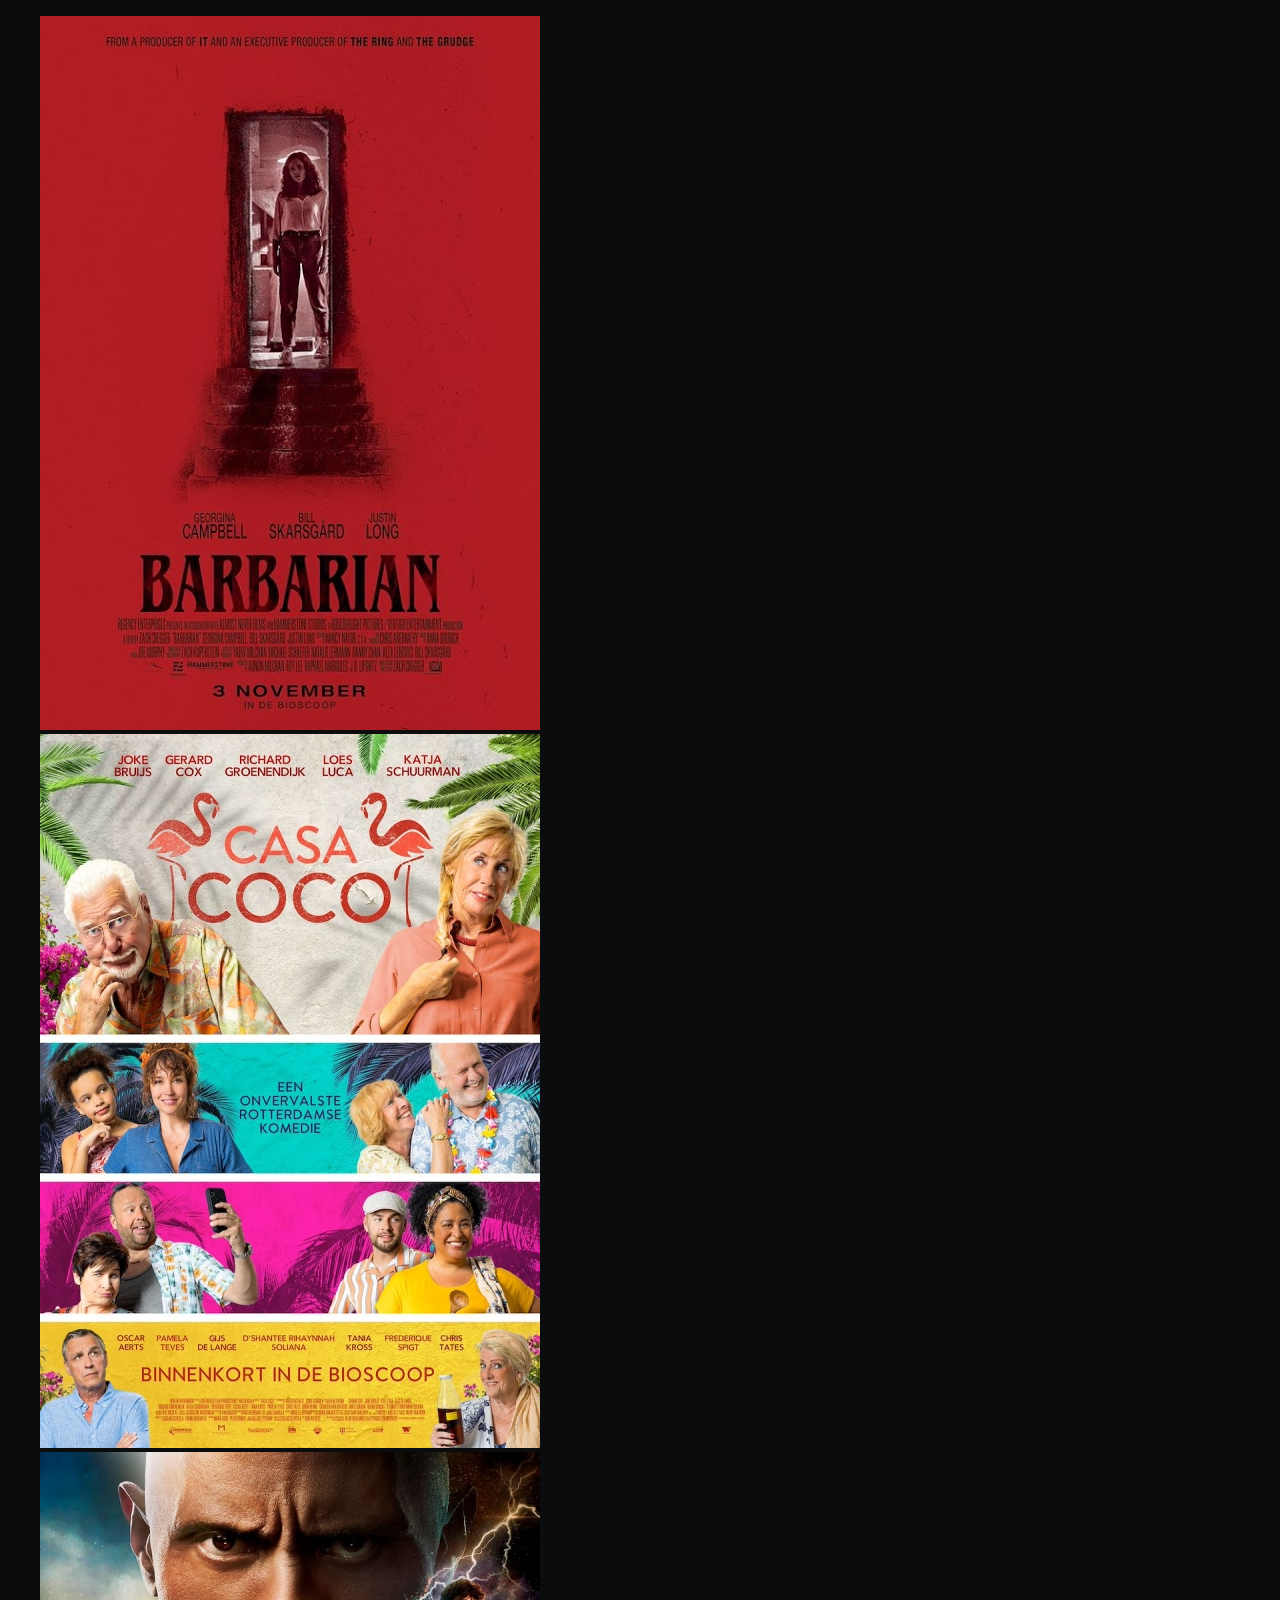
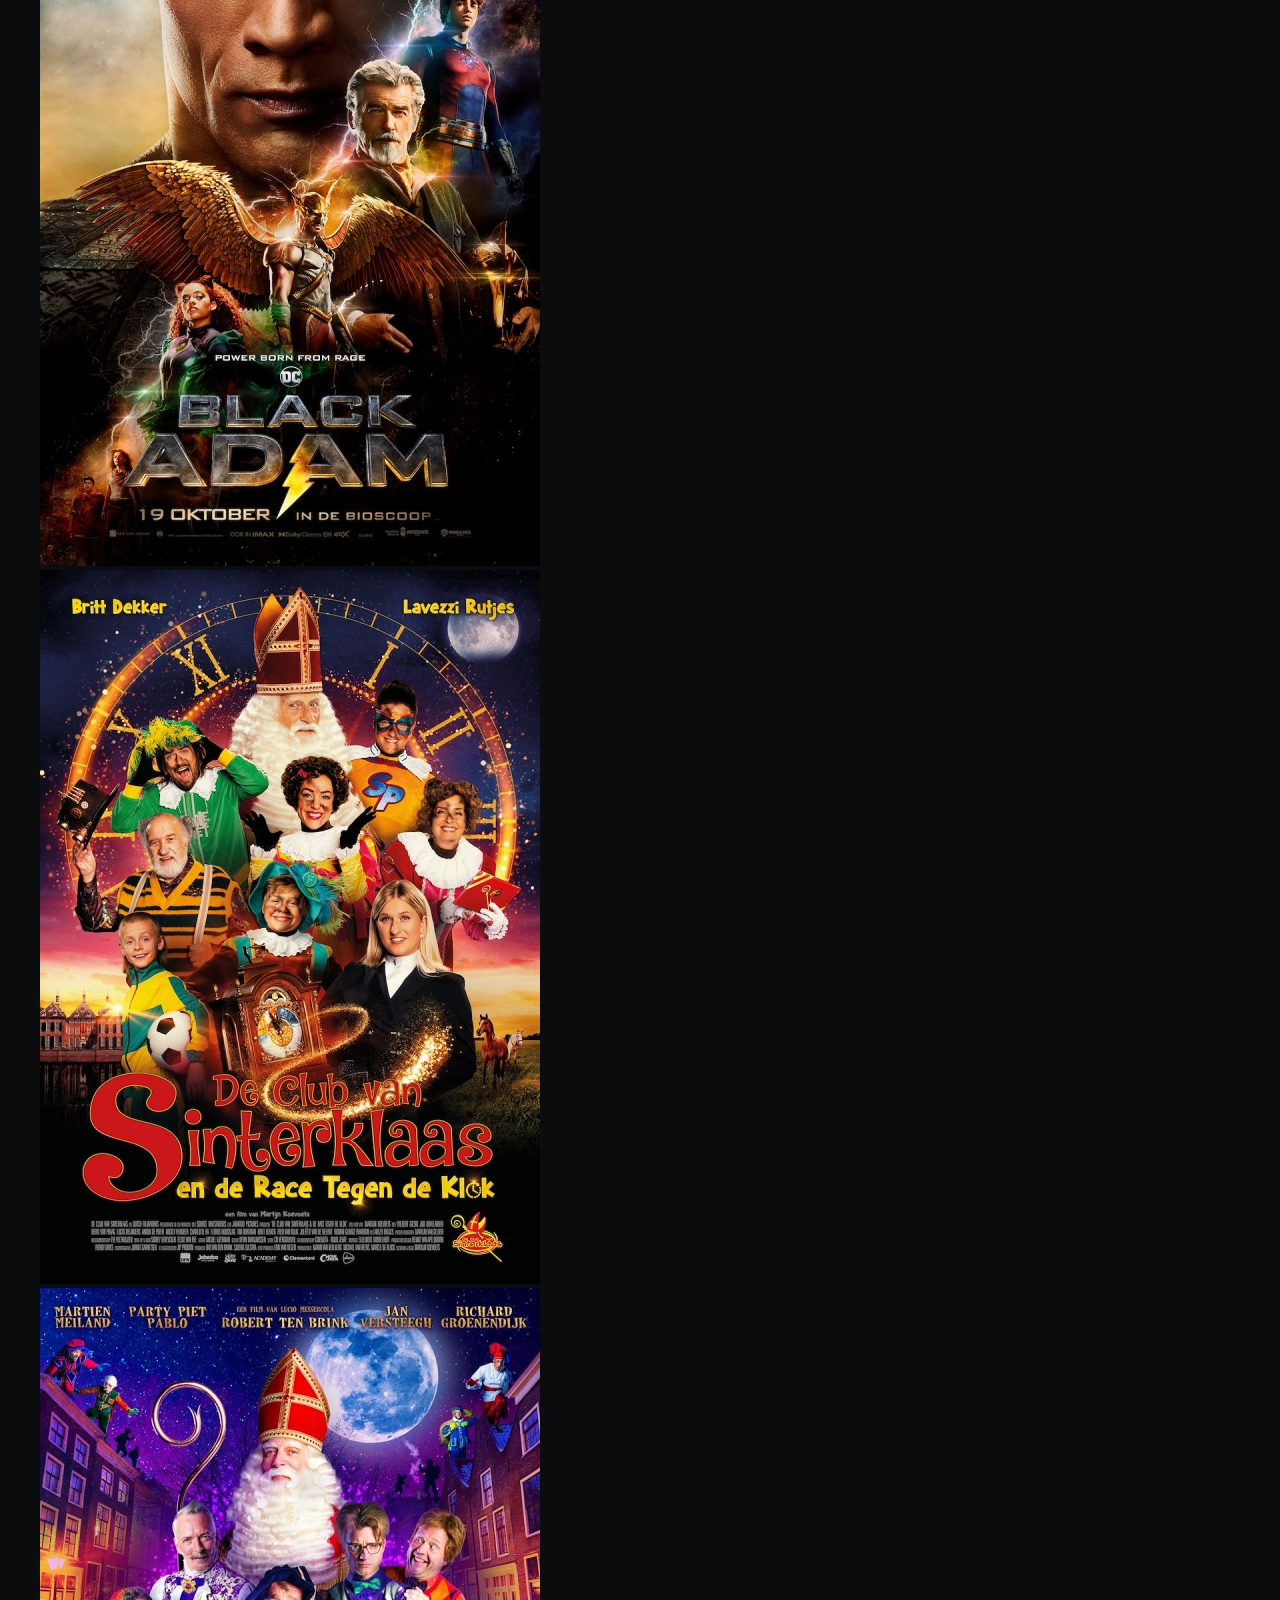
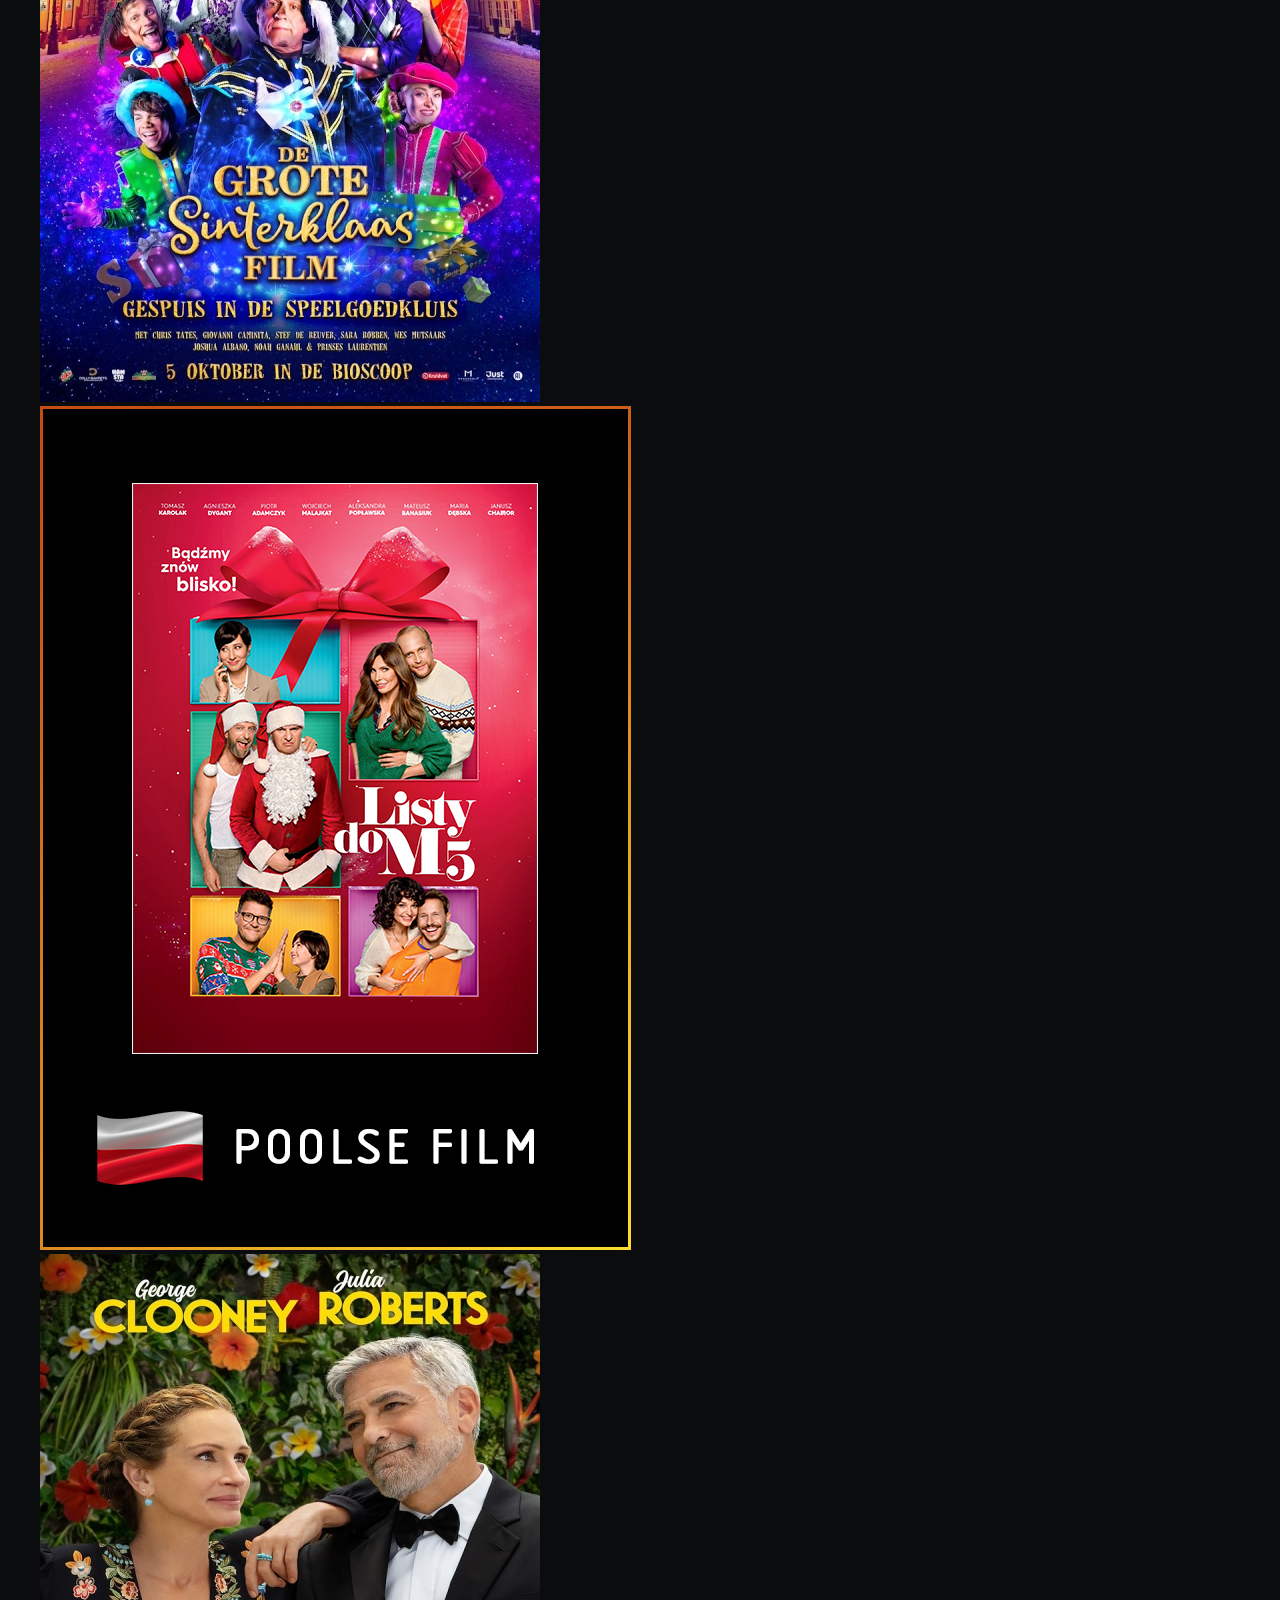
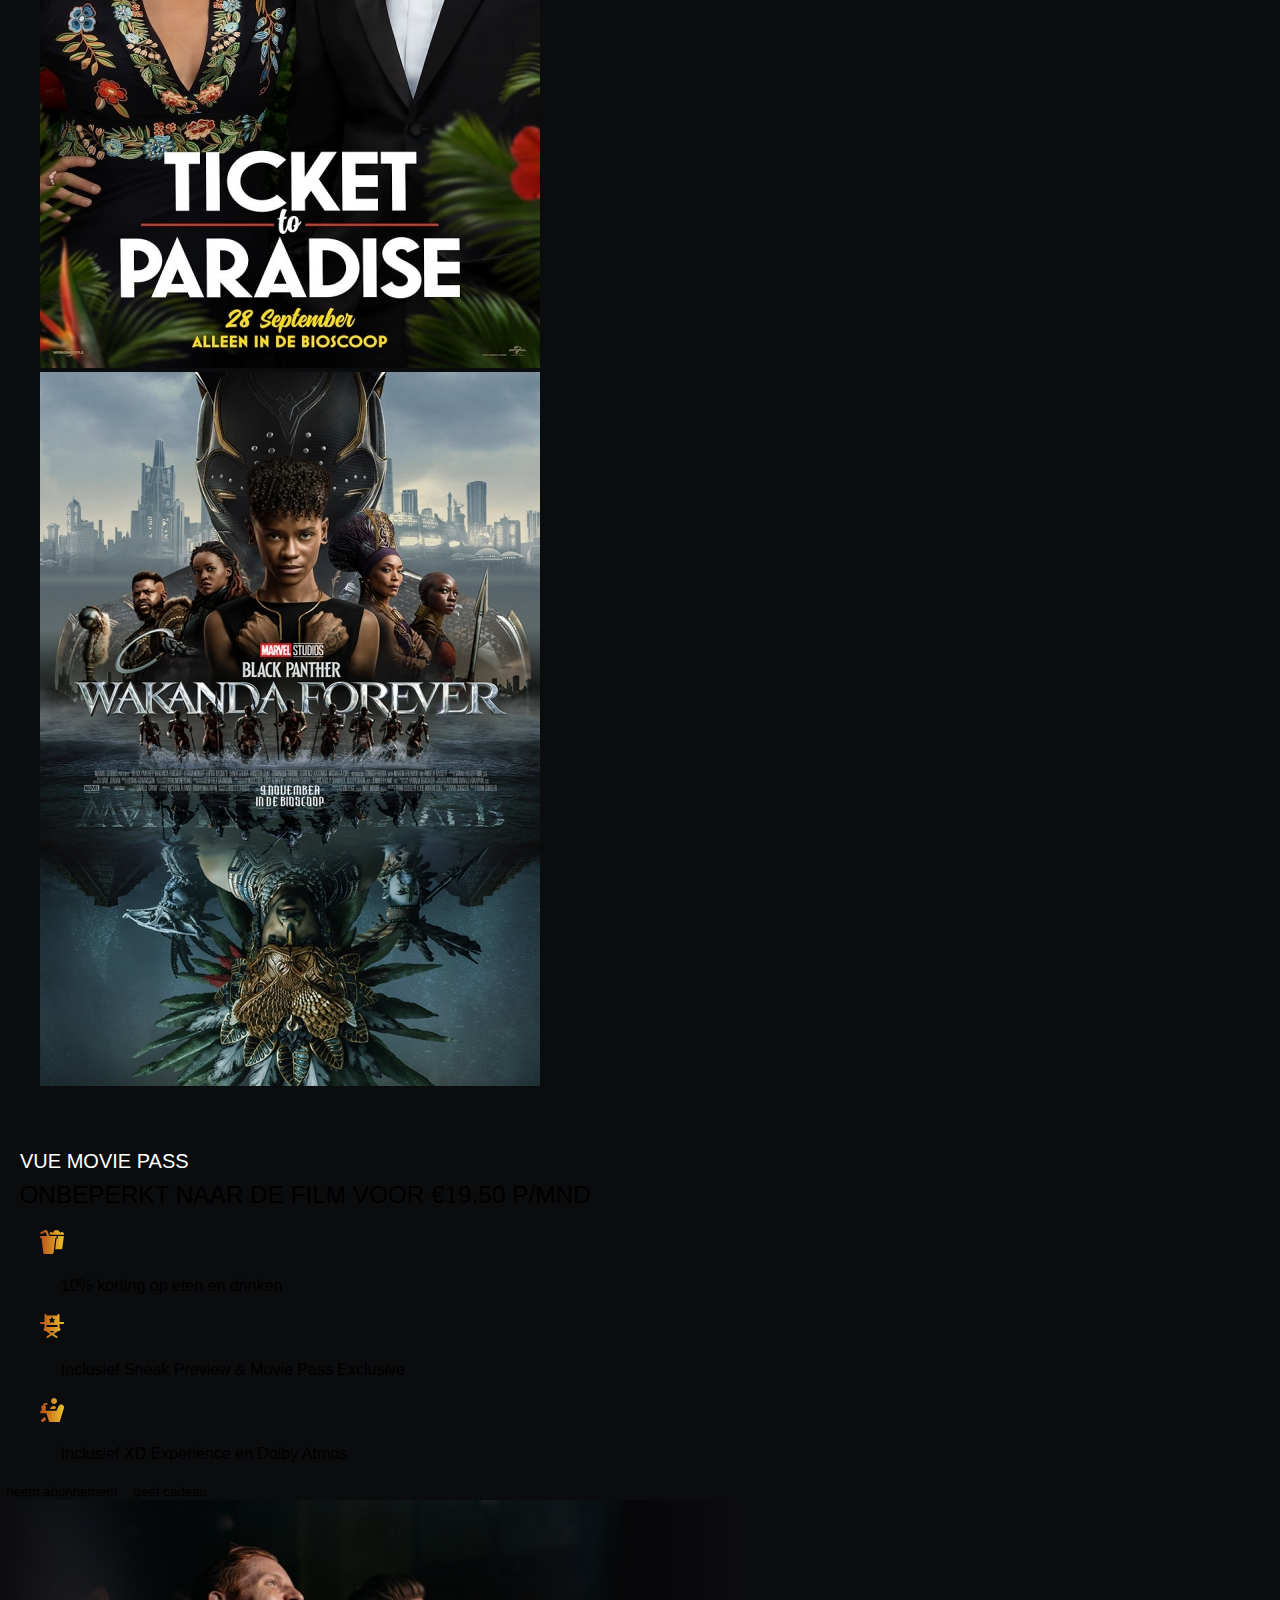
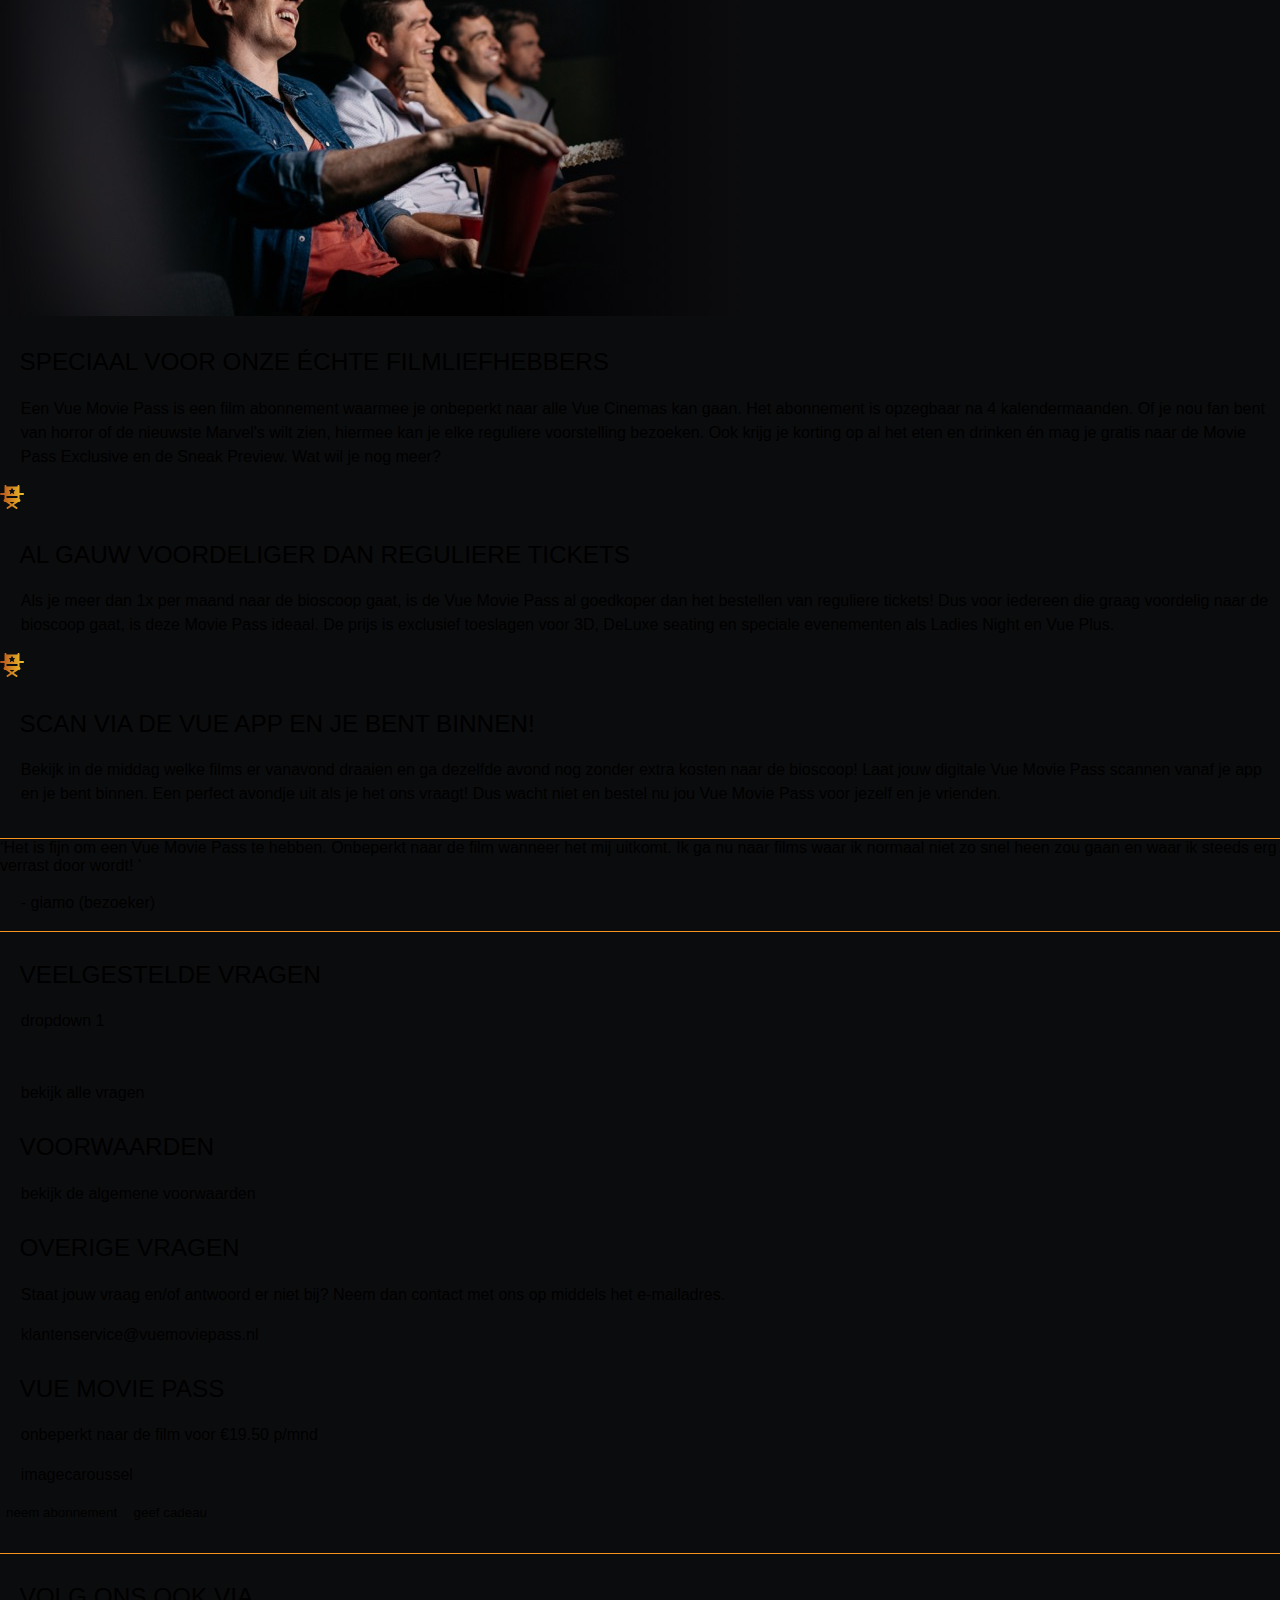
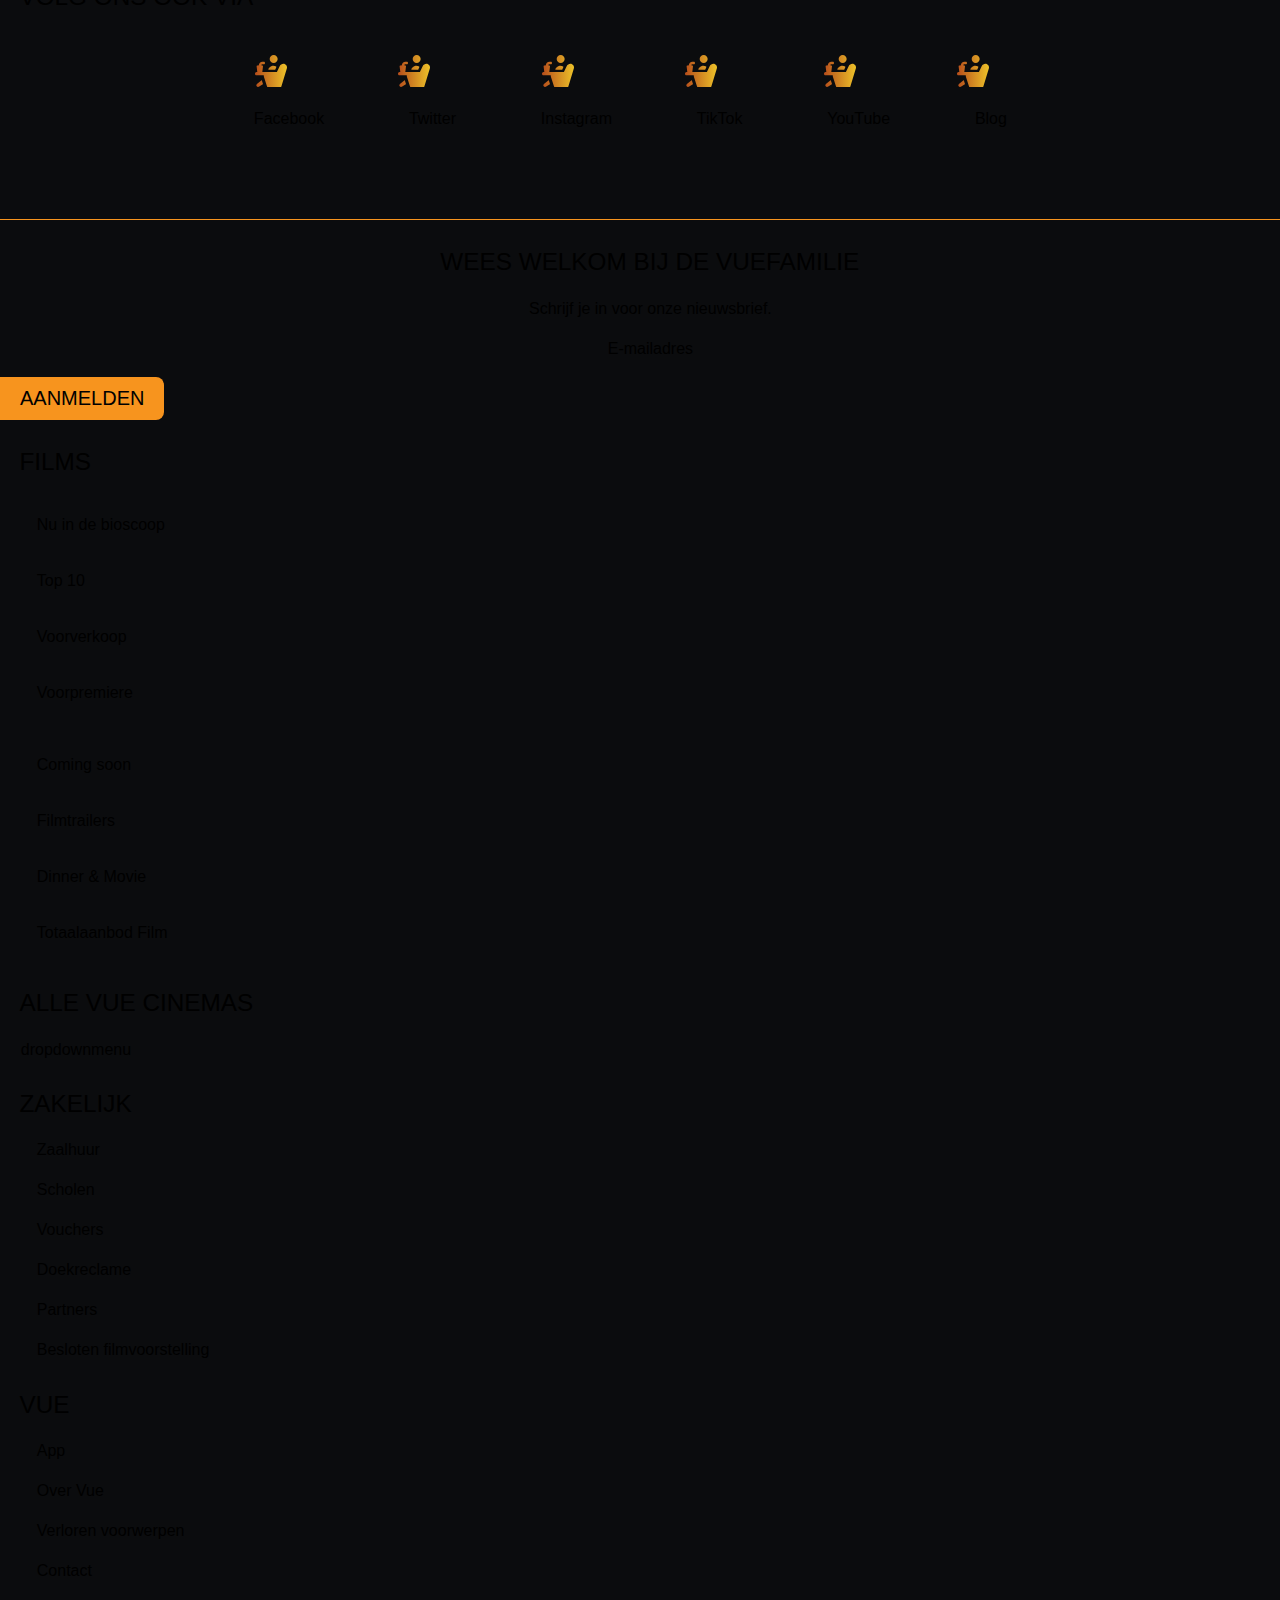
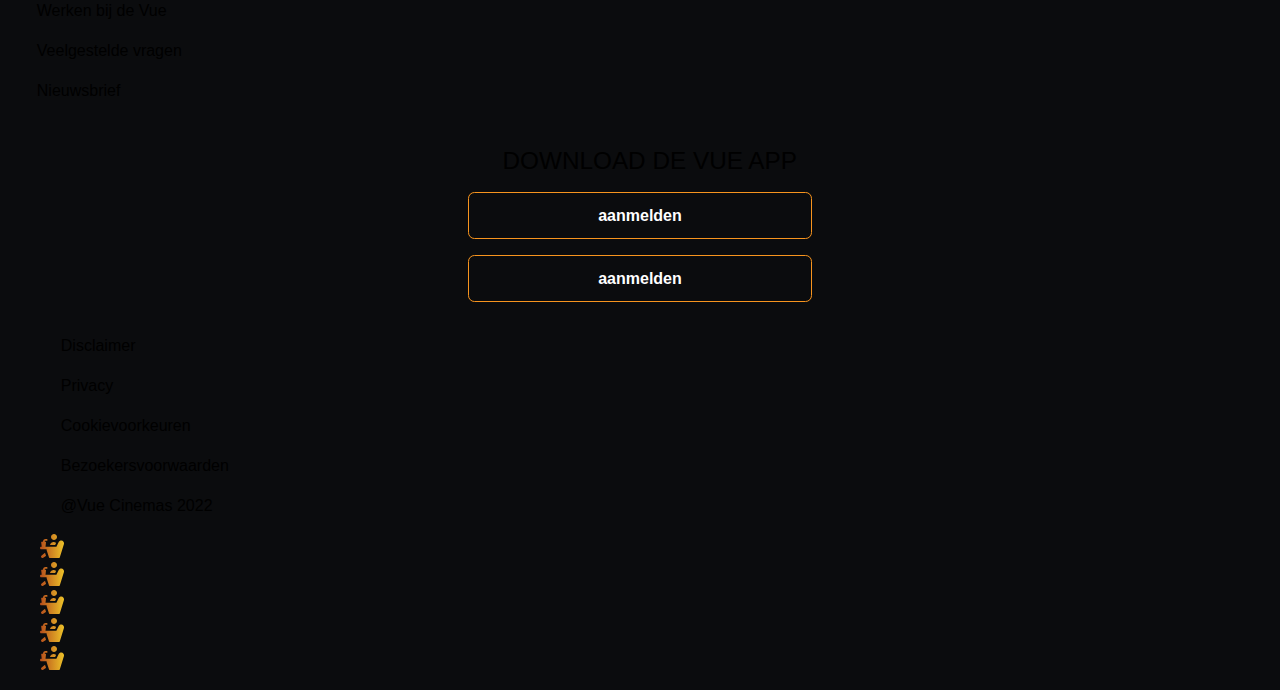
==== commit 58205fbb: "Rename moviepass.html to index.html" ====
--- a/index.html
+++ b/index.html
@@ -1,76 +1,393 @@
-<!DOCTYPE html>
+<!doctype html>
 <html lang="nl">
 
 <head>
-    <meta charset="UTF-8">
-    <meta http-equiv="X-UA-Compatible" content="IE=edge">
-    <meta name="viewport" content="width=device-width, initial-scale=1.0">
-    <title>lekkerzonnen</title>
-    <link rel="stylesheet" href="css/style.css">
-
-    <!--bron: https://stackoverflow.com/questions/31075893/im-getting-favicon-ico-error-->
-    <link rel="shortcut icon" type="image/jpg" href="images/zon.png"/>
+	<meta charset="UTF-8">
+	<meta name="author" content="jouw naam">
+	<meta name="viewport" content="width=device-width, initial-scale=1">
+
+	<title>vuecinemas</title>
+
+	<link href="styles/style.css" rel="stylesheet">
+	<link rel="icon" type="image/svg+xml" href="images/favicon.svg">
 </head>
 
-<body>
-
-    <header>
-        <h1>Help jij me bruin te worden?</h1>
-    </header>
-
-    <main>
-
-        <section>
-            <img class="zon" src="images/zon.png" alt="zon.png" src="images/zon.png" id="zon">
-        </section>
-
-        <section>
-            <img class="vrouw" src="images/vrouwbikini1.png" alt="vrouwbikini1.png" id="vrouw">
-            <article>
-                <img class="strand" src="images/strand.png" alt="strand.png">
-                <figure class="zee" id="zee"></figure>
-            </article>
-        </section>
-
-        <section>
-
-            <img class="vlammen" src="images/vlammen.png" alt="vlammen.png" id="vlammen">
-
-            <img class="aftersunbutton" src="images/aftersunbutton.png" alt="aftersunbutton.png" id="aftersunbutton">
-
-            <img class="aftersunopdoen" src="images/aftersunopdoen.png" alt="aftersunopdoen.png" id="aftersunopdoen">
-
-            <img class="pijl" src="images/pijl.png" alt="pijl.png" id="pijl">
-
-            <img class="spetters" src="images/spetters.png" alt="spetters.png" id="spetters">
-
-        </section>
-
-        <section>
-
-            <audio controls autoplay loop id="audiovanzee">
-                <source src="sounds/zee.mp3">
-            </audio>
-
-            <!-- bron: geluid zelf opgenomen -->
-
-            <audio id="audiovanaftersun">
-                <source src="sounds/aftersun.mp3">
-            </audio>
-
-
-            <!-- bron: https://www.youtube.com/watch?v=AxvzQ386Uao -->
-
-            <audio id="audiovanplons">
-                <source src="sounds/plons.mp3">
-            </audio>
-
-        </section>
-
-    </main>
-
-    <script src="js/script.js"></script>
+<body class="moviepasspage">
+	<header>
+		<nav>
+			<ul>
+				<li>
+					<h1>
+						<a href="#"><img src="readme-images/vue-logo.png" alt="vue-logo"></img></a>
+					</h1>
+				</li>
+				<li>zoekfunctie</li>
+				<li>hamburgermenu</li>
+			</ul>
+		</nav>
+	</header>
+
+	<main>
+
+		<section>
+			<h2>Film slider</h2>
+				<ul>
+					<li>
+						<img src="readme-images/barbarian.jpg" alt="barbarian"></img>
+					</li>
+
+					<li>
+						<img src="readme-images/casacoco.jpg" alt="casacoco"></img>
+					</li>
+
+					<li>
+						<img src="readme-images/blackadam.jpg" alt="blackadam"></img>
+					</li>
+
+					<li>
+						<img src="readme-images/clubvansintrace.jpg" alt="clubvansintrace"></img>
+					</li>
+
+					<li>
+						<img src="readme-images/grotesintfilm.jpg" alt="grotesintfilm"></img>
+					</li>
+
+					<li>
+						<img src="readme-images/listydome5.jpg" alt="listydome5"></img>
+					</li>
+
+					<li>
+						<img src="readme-images/tickettoparadise.jpeg" alt="tickettoparadise"></img>
+					</li>
+
+					<li>
+						<img src="readme-images/wakandaforever.jpg" alt="wakandaforever"></img>
+					</li>
+				</ul>
+		</section>
+
+		<section>
+			<h2>vue movie pass</h2>
+			<h3>onbeperkt naar de film voor €19.50 p/mnd</h3>
+			<ul>
+				<li>
+					<img src="readme-images/movie-snacks.svg" alt="movie-snacks"></img>
+					<p>10% korting op eten en drinken</p>
+				</li>
+
+				<li>
+					<img src="readme-images/movie-chair.svg" alt="movie-chair"></img>
+					<p>Inclusief Sneak Preview & Movie Pass Exclusive</p>
+				</li>
+
+				<li>
+					<img src="readme-images/movie-watch.svg" alt="movie-watch"></img>
+					<p>Inclusief XD Experience en Dolby Atmos</p>
+				</li>
+			</ul>
+		</section>
+
+		<section>
+			<button>neem abonnement</button>
+			<button>geef cadeau</button>
+		</section>
+
+		<section>
+			<img class=landingpage1 src="readme-images/moviepass-landingpage1.jpg" alt="moviepass-landingpage1"></img>
+
+			<h3>speciaal voor onze échte filmliefhebbers</h3>
+
+			<p>Een Vue Movie Pass is een film abonnement waarmee je onbeperkt naar alle Vue Cinemas kan gaan. Het
+				abonnement is
+				opzegbaar na 4 kalendermaanden. Of je nou fan bent van horror of de nieuwste Marvel's wilt zien, hiermee
+				kan je
+				elke reguliere voorstelling bezoeken. Ook krijg je korting op al het eten en drinken én mag je gratis
+				naar de
+				Movie Pass Exclusive en de Sneak Preview. Wat wil je nog meer?</p>
+		</section>
+
+		<section>
+			<img src="readme-images/movie-chair.svg" alt="movie-chair"></img>
+
+			<h3>al gauw voordeliger dan reguliere tickets</h3>
+
+			<p>Als je meer dan 1x per maand naar de bioscoop gaat, is de Vue Movie Pass al goedkoper dan het bestellen
+				van
+				reguliere tickets! Dus voor iedereen die graag voordelig naar de bioscoop gaat, is deze Movie Pass
+				ideaal. De
+				prijs is exclusief toeslagen voor 3D, DeLuxe seating en speciale evenementen als Ladies Night en Vue
+				Plus.</p>
+		</section>
+
+		<section>
+			<img src="readme-images/movie-chair.svg" alt="movie-chair"></img>
+
+			<h3>scan via de vue app en je bent binnen!</h3>
+
+			<p>Bekijk in de middag welke films er vanavond
+				draaien en ga dezelfde avond nog zonder extra kosten naar de bioscoop! Laat jouw digitale Vue Movie Pass
+				scannen
+				vanaf je app en je bent binnen. Een perfect avondje uit als je het ons vraagt! Dus wacht niet en bestel
+				nu jou
+				Vue Movie Pass voor jezelf en je vrienden.</p>
+		</section>
+
+		<section>
+			<!-- bron:https://www.w3schools.com/html/html_quotation_elements.asp -->
+			<q>Het is fijn om een Vue Movie Pass te hebben. Onbeperkt naar de film wanneer het mij uitkomt. Ik ga nu
+				naar films
+				waar ik normaal niet zo snel heen zou gaan en waar ik steeds erg verrast door wordt!
+			</q>
+
+			<p>- giamo (bezoeker)</p>
+		</section>
+
+		<section>
+			<h3>veelgestelde vragen</h3>
+			<p>dropdown 1</p>
+			<p></p>
+			<p></p>
+
+			<p>bekijk alle vragen</p>
+		</section>
+
+		<section>
+			<h3>voorwaarden</h3>
+			<p>bekijk de algemene voorwaarden</p>
+		</section>
+
+		<section>
+			<h3>overige vragen</h3>
+			<p>Staat jouw vraag en/of antwoord er niet bij? Neem dan contact met ons op middels het e-mailadres.</p>
+
+			<p>klantenservice@vuemoviepass.nl</p>
+		</section>
+
+		<section>
+			<h3>vue movie pass</h3>
+			<p>onbeperkt naar de film voor €19.50 p/mnd</p>
+			<p>imagecaroussel</p>
+		</section>
+
+		<section>
+			<button>neem abonnement</button>
+			<button>geef cadeau</button>
+		</section>
+
+		<section>
+			<h3>volg ons ook via</h3>
+
+			<ul>
+				<li>
+					<img src="readme-images/movie-watch.svg" alt="movie-watch"></img>
+					<p>Facebook</p>
+				</li>
+
+				<li>
+					<img src="readme-images/movie-watch.svg" alt="movie-watch"></img>
+					<p>Twitter</p>
+				</li>
+
+				<li>
+					<img src="readme-images/movie-watch.svg" alt="movie-watch"></img>
+					<p>Instagram</p>
+				</li>
+
+				<li>
+					<img src="readme-images/movie-watch.svg" alt="movie-watch"></img>
+					<p>TikTok</p>
+				</li>
+
+				<li>
+					<img src="readme-images/movie-watch.svg" alt="movie-watch"></img>
+					<p>YouTube</p>
+				</li>
+
+				<li>
+					<img src="readme-images/movie-watch.svg" alt="movie-watch"></img>
+					<p>Blog</p>
+				</li>
+
+			</ul>
+		</section>
+
+		<section>
+			<h3>wees welkom bij de vuefamilie</h3>
+			<p>Schrijf je in voor onze nieuwsbrief.</p>
+
+			<p>E-mailadres</p>
+			<button>aanmelden</button>
+		</section>
+
+		<section>
+			<footer>
+				<h3>films</h3>
+				<ul>
+					<li>
+						<p>Nu in de bioscoop</p>
+					</li>
+
+					<li>
+						<p>Top 10</p>
+					</li>
+
+					<li>
+						<p>Voorverkoop</p>
+					</li>
+
+					<li>
+						<p>Voorpremiere</p>
+					</li>
+				</ul>
+
+				<ul>
+					<li>
+						<p>Coming soon</p>
+					</li>
+
+					<li>
+						<p>Filmtrailers</p>
+					</li>
+
+					<li>
+						<p>Dinner & Movie</p>
+					</li>
+
+					<li>
+						<p>Totaalaanbod Film</p>
+					</li>
+				</ul>
+		</section>
+
+		<section>
+			<h3>alle vue cinemas</h3>
+			<p>dropdownmenu</p>
+		</section>
+
+		<section>
+			<h3>zakelijk</h3>
+
+			<ul>
+				<li>
+					<p>Zaalhuur</p>
+				</li>
+
+				<li>
+					<p>Scholen</p>
+				</li>
+
+				<li>
+					<p>Vouchers</p>
+				</li>
+
+				<li>
+					<p>Doekreclame</p>
+				</li>
+
+				<li>
+					<p>Partners</p>
+				</li>
+
+				<li>
+					<p>Besloten filmvoorstelling</p>
+				</li>
+
+			</ul>
+		</section>
+
+		<section>
+
+			<h3>vue</h3>
+
+			<ul>
+				<li>
+					<p>App</p>
+				</li>
+
+				<li>
+					<p>Over Vue</p>
+				</li>
+
+				<li>
+					<p>Verloren voorwerpen</p>
+				</li>
+
+				<li>
+					<p>Contact</p>
+				</li>
+
+				<li>
+					<p>Werken bij de Vue</p>
+				</li>
+
+				<li>
+					<p>Veelgestelde vragen</p>
+				</li>
+
+				<li>
+					<p>Nieuwsbrief</p>
+				</li>
+			</ul>
+		</section>
+
+		<section>
+			<h3>download de vue app</h3>
+			<button>aanmelden</button>
+			<button>aanmelden</button>
+		</section>
+
+		<section>
+			<ul>
+				<li>
+					<p>Disclaimer</p>
+				</li>
+
+				<li>
+					<p>Privacy</p>
+				</li>
+
+				<li>
+					<p>Cookievoorkeuren</p>
+				</li>
+
+				<li>
+					<p>Bezoekersvoorwaarden</p>
+				</li>
+
+				<li>
+					<p>@Vue Cinemas 2022</p>
+				</li>
+			</ul>
+		</section>
+
+		<section>
+			<ul>
+				<li>
+					<img src="readme-images/movie-watch.svg" alt="movie-watch"></img>
+				</li>
+
+				<li>
+					<img src="readme-images/movie-watch.svg" alt="movie-watch"></img>
+				</li>
+
+				<li>
+					<img src="readme-images/movie-watch.svg" alt="movie-watch"></img>
+				</li>
+
+				<li>
+					<img src="readme-images/movie-watch.svg" alt="movie-watch"></img>
+				</li>
+
+				<li>
+					<img src="readme-images/movie-watch.svg" alt="movie-watch"></img>
+				</li>
+			</ul>
+		</section>
+
+		</footer>
+	</main>
+	<script defer src="scripts/script.js"></script>
 
 </body>
 
-</html>+</html>
--- a/styles/style.css
+++ b/styles/style.css
@@ -0,0 +1,875 @@
+/**************/
+/* CSS REMEDY */
+/**************/
+*,
+*::after,
+*::before {
+	box-sizing: border-box;
+}
+
+button,
+summary {
+	cursor: pointer;
+	border: none;
+	background-color: transparent;
+}
+
+/*********************/
+/* CUSTOM PROPERTIES */
+/*********************/
+
+:root {
+	/* startje */
+	--color-text-button: #111;
+	--color-accent: #8A2BE2;
+	--color-background: #0B0C0E;
+	--color-background-section: 15161A;
+	--color-orange: rgb(247, 148, 30);
+	--color-white: #FFF;
+	--color-grey: #83888b;
+	--color-form-input: #2b2c33;
+	--uitklaptijd: 1s;
+}
+
+@font-face {
+	font-family: 'Isonorm';
+	src: url(./fonts/IsonormRegular.otf);
+}
+
+@media(prefers-color-scheme:light) {
+	:root {
+		--clr-headings: black;
+		--bgbody: pink;
+	}
+
+	/* img {
+		filter:brightness(.85);
+	} */
+}
+
+/* algemene styling */
+/* dit geldt voor alles */
+body {
+	background-color: var(--color-background);
+	/* color: var(--color-white); */
+	font-family: 'Isonorm', sans-serif;
+	margin: 0;
+	line-break: auto;
+}
+
+
+/*koppen & p's*/
+
+h1,
+h2,
+h3,
+p {
+	/* margin-right: 1em; */
+	margin-left: 1em;
+	padding: 0;
+}
+
+
+/*koppen*/
+
+h1 {
+	color: var(--primary-colour);
+	font-size: 3em;
+	/* font-weight: bold; */
+	letter-spacing: 0.5em;
+	text-transform: uppercase;
+	margin: 0;
+}
+
+/*zichtbare h2's*/
+
+h2 {
+	color: var(--color-white);
+	font-size: 1.25em;
+	font-weight: normal;
+	text-align: center;
+	text-transform: uppercase;
+	text-align: left;
+	margin-top: 3em;
+	margin-bottom: -1em;
+}
+
+/*header*/
+/*nav bar*/
+
+header {
+	display: flex;
+	position: fixed;
+	width: 100vw;
+	top: 0;
+	background-color: var(--color-background);
+	z-index: 999;
+}
+
+/*button light modus*/
+/* header nav button:first-child {
+	background-color: var(--color-white);
+	padding: 1em 0 1em;
+	cursor: pointer;
+} */
+
+/*logo vue*/
+
+header>h1 {
+	flex-grow: 0.95;
+	z-index: 10em;
+
+}
+
+/*logo, search en hamburgerbutton*/
+
+header>h1 img {
+	margin-left: 0.2em;
+}
+
+/* header>h1 img,
+header>img,
+header>button img {
+	width: 1.5em;
+	top: 0;
+} */
+
+header>h1 img,
+header>button:first-child>img,
+header>button:nth-of-type(2)>img {
+	width: 1.5em;
+	top: 0;
+}
+
+/*nav*/
+
+nav {
+	position: fixed;
+	top: 0;
+	bottom: 0;
+	left: 0;
+	right: 0;
+	background: black;
+	transform: translateY(-100%);
+	transition: transformX (3s);
+}
+
+nav img:first-child {
+	width: 2em;
+}
+
+/*uitklappen en inklappen hamburgermenu*/
+
+/* header nav ul:nth-of-type(2) {
+	display: none;
+} */
+
+header nav ul {
+	display: none;
+}
+
+nav.menuopenklappen {
+	transform: translateY(0);
+}
+
+nav.menuopenendicht {
+	transform: translateY(-100%);
+}
+
+/*hoofdlijst uitgeklapt hamburgermenu*/
+
+nav ul {
+	display: flex;
+	flex-direction: column;
+	list-style-type: none;
+	margin-left: -1em;
+	z-index: 10;
+}
+
+/*giftcards, zakelijk, klantenservice*/
+
+nav ul>ul {
+	display: inline-block;
+	display: flex;
+	flex-direction: column;
+	padding: 0;
+	margin-top: 1em;
+}
+
+
+nav ul>ul li a {
+	line-height: 2.5em;
+	color: var(--color-grey);
+}
+
+/*listitem:icoon en link in uitgeklapt hamburgermenu*/
+
+nav ul {
+	margin-top: 4em;
+}
+
+nav ul li {
+	width: 100%;
+}
+
+/*mijn vue, log in*/
+
+nav ul:first-of-type li:first-child a {
+	display: grid;
+	grid-template-columns: 3em 1fr 1fr;
+	align-items: center;
+	column-gap: 1em;
+	padding: 0;
+}
+
+/*mijn vue, log in img*/
+
+nav ul li:first-child a img {
+	width: 3em;
+	grid-row-start: 1;
+	grid-row-end: 3;
+	align-self: end;
+	margin-right: 0;
+
+}
+
+/*arrowdown*/
+
+nav ul li:first-child a img:nth-of-type(2) {
+	transform: rotate(-90deg);
+	right: 0;
+}
+
+/*log in, grijze letters*/
+
+nav ul li:first-child > a >div:first-child {
+	color: var(--color-grey);
+}
+
+nav ul li:first-child a >div:nth-child(2) {
+	margin: 0;
+	grid-row-start: 2;
+	grid-row-end: 3;
+
+}
+
+/* nav ul li:first-child a > div:nth-of-type(2)::after {
+	margin: 0;
+	grid-row-start: 1;
+	grid-row-end: 3;
+	text-align: right;
+	padding-right: 2em;
+	content: url(images/iconarrowdown.svg);
+	color:var(--primary-colour);
+} */
+
+/* nav ul:nth-of-type(2) li:first-child a::after {
+	content: none;
+} */
+
+nav ul li:nth-of-type(2) a,
+nav ul li:nth-of-type(3) a,
+nav ul li:nth-of-type(4) a,
+nav ul li:nth-of-type(5) a,
+nav ul li:nth-of-type(6) a,
+nav ul li:nth-of-type(7) a {
+	display: flex;
+	flex-direction: row;
+	align-items: center;
+	padding: 1em 0 1em;
+}
+
+nav ul:first-child li:first-child a>img,
+div, div, img,
+nav ul:first-child li:nth-of-type(2) a>img,
+nav ul:first-child li:nth-of-type(2) a>div,
+nav ul:first-child li:nth-of-type(2) a>button,
+
+nav ul:first-child li:nth-of-type(3) a>img,
+div,img,
+nav ul:first-child li:nth-of-type(4) a>img,
+div,img,
+nav ul:first-child li:nth-of-type(5) a>img,
+div,
+img {
+	margin-right: 1em;
+}
+
+nav ul:first-child li:nth-of-type(2)>button>img {
+	margin-right: -5em;
+}
+
+nav ul li:nth-of-type(2) button img {
+	position: relative;
+	right: 16em;
+}
+
+/*logo*/
+
+nav ul li ul li:first-child,
+ul {
+	align-items: flex-start;
+	/* flex-grow: 20; */
+}
+
+/*dropdownpijltje van link eerste listitem uitgeklapt hamburgermenu*/
+/* 
+nav ul li ul>li:nth-of-type(2) {
+	align-items: flex-end;
+} */
+
+/*mijn vue, log in onder elkaar bij eerste listitem*/
+
+/* nav ul li ul ul {
+	display: flex;
+	flex-direction: column;
+} */
+
+/*ul in hamburgermenu: giftcards, zakelijk, klantenservice*/
+
+nav ul:nth-of-type(2) {
+	display: flex;
+	flex-direction: column;
+	color: var(--tertiary-colour);
+}
+
+/*sluitknop hamburgermenu*/
+
+nav button {
+	position: absolute;
+	right: 0;
+}
+
+nav button img {
+	width: 3em;
+}
+
+/*main*/
+
+main {
+	/* margin-top: 3em; */
+	/* display: grid; */
+	/* width: 90vw; */
+	/* justify-items: center; */
+	/* margin-left: 1em;
+	margin-right: 1em; */
+	margin: auto;
+}
+
+/*all sections*/
+
+section {
+	padding: 0;
+	margin: 0;
+}
+
+/*grey background sections*/
+
+section:nth-of-type(7),
+section:nth-of-type(13) {
+	margin-top: 2em;
+	background-color: var(--color-background-section);
+	border-top: solid 0.1em var(--color-orange);
+	border-bottom: solid 0.1em var(--color-orange);
+}
+
+/*koppen*/
+/*verborgen h2*/
+
+section:first-of-type h2 {
+	clip: rect(0 0 0 0);
+	clip-path: inset(50%);
+	height: 0.06em;
+	overflow: hidden;
+	position: absolute;
+	white-space: nowrap;
+	width: 0.06em;
+}
+
+h3 {
+	font-size: 1.52em;
+	text-transform: uppercase;
+	font-weight: normal;
+	line-height: 1.5em;
+	margin-left: 0.8em;
+	margin-bottom: 0.5em;
+
+}
+
+/*tekst*/
+
+p {
+	text-align: left;
+	color: var(--secundary-colour);
+	line-height: 1.5em;
+	margin-left: 1.3em;
+	display: grid;
+	font-size: 1em;
+	grid-template-columns: 1fr;
+}
+
+/*lists*/
+/* bron: https://www.w3schools.com/howto/howto_css_list_without_bullets.asp */
+ul {
+	list-style-type: none;
+}
+
+/*links*/
+
+a {
+	color: var(--color-white);
+	/* color: white !important; */
+	text-decoration: none;
+}
+
+/* 
+a:visited {
+	color: var(--coloraccent);
+	text-decoration: underline var(--coloraccent);
+} */
+
+a:focus {
+	outline: none;
+	color: var(--color-accent);
+}
+
+a:hover {
+	color: var(--color-accent);
+}
+
+a:active {
+	color: var(--color-white);
+}
+
+/*volg ons ook via*/
+
+section:nth-of-type(13) ul {
+	display: flex;
+	flex-wrap: wrap;
+	justify-content: space-evenly;
+	align-content: center;
+	align-items: flex-end;
+	margin-left: -1.5em;
+	flex: 1 1 160px;
+	text-align: center;
+	/* margin-bottom: 4em; */
+}
+
+/* section:nth-of-type(13) ul li:nth-child(5n) {
+    flex-basis: 100%;
+} */
+
+/*social media icons*/
+
+section:nth-of-type(13) ul li img {
+	width: 2em;
+}
+
+section:nth-of-type(13) ul li {
+	margin-right: 1em;
+	margin-bottom: 2em;
+}
+
+section:nth-of-type(13) ul img div {
+	/* margin-left:0; */
+	padding: 0;
+	/* text-align: center !important; */
+}
+
+section:nth-of-type(13) ul div {
+	margin-left: 0;
+}
+
+/*social media icons animation*/
+
+section:nth-of-type(13) ul li img {
+	background-color: transparent;
+	display: inline-block;
+	animation: rotate 1s linear infinite;
+	/* animation-timing-function: calc(); */
+	/* transform: rotate(calc(1turn + 360deg)); */
+	animation-duration: 5s;
+	animation-delay: calc(1s + 15ms);
+
+}
+
+@keyframes rotate {
+	from {
+		transform: rotate(0deg);
+	}
+
+	to {
+		transform: rotate(360deg);
+	}
+}
+
+/*wees welkom bij de vuefamilie*/
+
+section:nth-of-type(14) h3 {
+	text-align: center;
+}
+
+/*schrijf je in voor onze nieuwsbrief*/
+
+section:nth-of-type(14) p {
+	text-align: center;
+}
+
+/*emailadres invullen & aanmeldknop*/
+
+section:nth-of-type(14) form {
+	display: flex;
+	justify-content: center;
+	margin-bottom: 4em;
+}
+
+/*bron:https://developer.mozilla.org/en-US/docs/Web/HTML/Element/input/email*/
+
+section:nth-of-type(14) input button {
+	/* display: block;
+	margin: auto; */
+	/* display: grid;
+	grid-template-rows: 1fr 1fr;
+	gap: 0;
+	margin-top: 0; */
+	/* position: relative; */
+
+	text-align: center;
+	display: inline-block;
+	position: absolute;
+
+}
+
+section:nth-of-type(14) input {
+	padding: 0.85em 1em 0.85em;
+	/* position: relative; */
+	border-radius: 0.4em 0 0 0.4em;
+	font-size: 1em;
+	color: var(--color-white);
+	background-color: var(--color-form-input);
+	border: none;
+}
+
+/*bron:https://developer.mozilla.org/en-US/docs/Web/CSS/box-shadow*/
+/*bron:https://stackoverflow.com/questions/8287447/create-a-white-rgba-css3*/
+
+section:nth-of-type(14) input:focus {
+	outline: none;
+	box-shadow: 0.1em 0.2em 0.2em 0.1em rgba(255, 255, 255, .5);
+}
+
+/*aanmeldknop*/
+
+section:nth-of-type(14) button {
+	text-transform: uppercase;
+	padding: 0.5em 1em 0.5em;
+	border: none;
+	border-radius: 0 0.4em 0.4em 0;
+	background-color: var(--color-orange);
+	font-size: 1.25em;
+	cursor: pointer;
+
+}
+
+/*'films' footerlijst, 'zakelijk' footerlijst, 'vue' footerlijst*/
+/*bron:https://www.w3.org/TR/css-multicol-1/*/
+
+section:nth-of-type(15)>ul li div,
+section:nth-of-type(17)>ul li div,
+section:nth-of-type(18)>ul li div {
+	color: var(--color-orange);
+	text-align: left;
+	line-height: 3em;
+	/* margin-left: 1.3em; */
+	padding: 0;
+}
+
+section:nth-of-type(17),
+section:nth-of-type(18) {
+	text-align: left;
+	line-height: 3em;
+	/* margin-left: 1.3em; */
+	padding: 0;
+}
+
+/*'films' footerlijst*/
+/*bron:https://codepen.io/shooft/pen/yLEwVXm*/
+
+section:nth-of-type(15) ul {
+	padding: 0;
+	margin-left: 1em;
+	/* column-count: 2; */
+	display: grid;
+	grid-template-columns: 1fr;
+}
+
+@media (min-width:20em) {
+	section:nth-of-type(15) ul {
+		grid-template-columns: 1fr;
+	}
+}
+
+@media (max-width:29.69em) {
+	section:nth-of-type(15) ul {
+		grid-template-columns: 1fr 1fr;
+	}
+}
+
+/*alle vue cinemas footerlijst*/
+
+section:nth-of-type(16) button:first-of-type {
+	padding: 0.85em 1em 0.85em;
+	width: 22em;
+	/* padding: 0.5em 1em 0.5em; */
+	background-color: var(--color-background-section);
+	/* width: 80vw; */
+	/* display: block;
+	margin: auto; */
+	text-align: left;
+	color: #8D8F99;
+	border-radius: 0.4em 0.4em 0.4em;
+	font-size: 1em;
+	cursor: pointer;
+	border: 0.05em solid var(--color-orange);
+}
+
+/*zakelijk footerlijst en vue footerlijst*/
+
+section:nth-of-type(17) ul,
+section:nth-of-type(18) ul {
+	/* display: grid;
+	grid-template-columns: 1fr 1fr; */
+	padding: 0;
+	margin-left: 1em;
+}
+
+/*download de vue app via de app store of google play*/
+
+section:nth-of-type(19) {
+	display: grid;
+	justify-items: center;
+}
+
+/*dowload de vue app button*/
+
+/*bron:https://www.handleidinghtml.nl/css/eigenschappen/white-space/beschrijving.html*/
+/*bron: https://stackoverflow.com/questions/25125793/html-css-display-text-and-wrap-it-propertly-in-two-columns-and-a-single-row*/
+
+section:nth-of-type(19)>button {
+	border: 0.05em solid var(--color-orange);
+	padding: 0.85em 1em 0.85em;
+	color: var(--color-white);
+	font-weight: bold;
+	font-size: 1em;
+	width: 21.56em;
+	margin-bottom: 1em;
+	text-align: center;
+	border-radius: 0.4em 0.4em 0.4em;
+	background-color: var(--color-background-section);
+	cursor: pointer;
+	display: flex;
+	justify-content: center;
+	flex-direction: row;
+	white-space: nowrap;
+	align-items: center;
+	/* margin: auto; */
+	column-gap: 1em;
+}
+
+section:nth-of-type(19)>button:focus {
+	outline: none;
+	color: var(--color-accent);
+	box-shadow: 0 0 0 0.1em var(--color-accent);
+	background-color: var(--color-orange);
+}
+
+section:nth-of-type(19) button:hover {
+	transform: scale(1.09);
+	color: var(--color-accent);
+	background-color: var(--color-orange);
+}
+
+section:nth-of-type(19)>button:active {
+	color: var(--color-white);
+
+}
+
+/*icon apple & google play*/
+
+section:nth-of-type(11)>button>div>img {
+	width: 1.5em;
+}
+
+/*copyright*/
+
+section:nth-of-type(12) ul {
+	display: flex;
+	flex-direction: row;
+	flex-wrap: wrap;
+	font-size: 1em;
+	margin-left: 1em;
+	justify-content: center;
+	padding: 0;
+}
+
+/*vertical line between items*/
+
+section:nth-of-type(12)>ul>li>a>div::after {
+	padding: 0.5em;
+	content: "|";
+}
+
+/*partners van vue*/
+
+section:nth-of-type(13) ul {
+	padding: 0;
+	display: flex;
+	flex-wrap: wrap;
+	justify-content: center;
+	align-items: center;
+}
+
+section:nth-of-type(13) ul li {
+	padding: 1.5em;
+}
+
+section:nth-of-type(7) {
+	border-bottom: solid 0.1em rgb(247, 148, 30);
+}
+
+/*bron:https://developer.mozilla.org/en-US/docs/Web/CSS/Media_Queries/Using_media_queries*/
+/*bron:https://kinsta.com/nl/blog/responsive-webdesign/*/
+/*mediaqueries*/
+
+/* @media (min-width: 1025px) {
+	header {3
+		display: flex;
+		position: fixed;
+		width: 100vw;
+		top: 0;
+		background-color: red;
+	}
+
+	header ul {
+		display: flex;
+		justify-content: space-between;
+	}
+
+	@media (min-width:28em) {
+		p {
+			grid-template-columns: 1fr 1fr 1fr;
+		}
+	}
+
+	@media (min-width:40em) {
+		p {
+			grid-template-columns: 1fr;
+		}
+	}
+} */
+
+/*buttons
+*/
+/*bronnen:https://www.javatpoint.com/how-to-center-a-button-in-css
+*/
+/*neem abonnement knop*/
+
+section:nth-of-type(2) button {
+	display: flex;
+	justify-content: center;
+	white-space: nowrap;
+	color: var(--color-text-button);
+	background-color: var(--color-orange);
+	margin: auto;
+	margin-bottom: 0.5em;
+	text-transform: uppercase;
+	font-size: 1.25em;
+	text-align: center;
+	border-radius: 0.4em;
+	width: 17em;
+	padding: 0.5em 1em 0.5em;
+	vertical-align: middle;
+}
+
+/* section:nth-of-type(3) button:first-child.blauwworden {
+	background-color: rgb(0, 8, 255);
+	color: white;
+	transform: scale(1.2);
+} */
+
+section:nth-of-type(2) button:hover {
+	transform: scale(1.09);
+	background-color: var(--color-accent);
+	color: var(--color-white);
+}
+
+section:nth-of-type(2) button:focus {
+	transform: scale(0.8);
+	box-shadow: 0 0 0 0.1em var(--color-accent);
+	color: var(--color-white);
+}
+
+section:nth-of-type(2) button:active {
+	transform: scale(1.1);
+	background-color: var(--color-accent);
+	color: var(--color-white);
+}
+
+/*geef cadeau knop*/
+
+section:nth-of-type(2) button:nth-of-type(2) {
+	text-transform: uppercase;
+	font-size: 1.25em;
+	background-color: var(--color-background-section);
+	color: var(--color-white);
+	border: 0.05em solid var(--color-orange);
+	/* padding: 0.69em 9em 0.69em; */
+}
+
+section:nth-of-type(2) button:hover {
+	/* transform: scale(1.2); */
+	background-color: var(--color-accent);
+	color: var(--color-white);
+}
+
+section:nth-of-type(2) button:focus {
+	outline: 0.5em var(--color-accent);
+}
+
+section:nth-of-type(2) button:active {
+	background-color: var(--color-orange);
+	color: var(--color-white);
+}
+
+/* FOOTER*/
+/* footer section ul {
+    display:grid;
+    grid-template-columns:1fr 1fr;
+}
+footer section:nth-of-type(2) button:first-of-type {
+    width: 100%;
+    background-color: var(--color-text);
+    cursor: pointer;
+    padding: 0.85em 1em 0.85em;
+    background-color: #2B2C33;
+    text-align: left;
+    color: #8D8F99;
+    border-radius: 0.4em 0.4em 0.4em;
+    font-size: 1em;
+    cursor: pointer;
+    border: 0.05em solid var(--primary-colour);
+}
+@media (min-width:28em) {
+    footer section ul {
+        grid-template-columns:1fr 1fr 1fr;
+    }
+}
+@media (min-width:40em) {
+    footer section ul {
+        grid-template-columns:1fr;
+    }
+    footer {
+        display:grid;
+        grid-template-columns:1fr 1fr 1fr 1fr;
+    }
+} */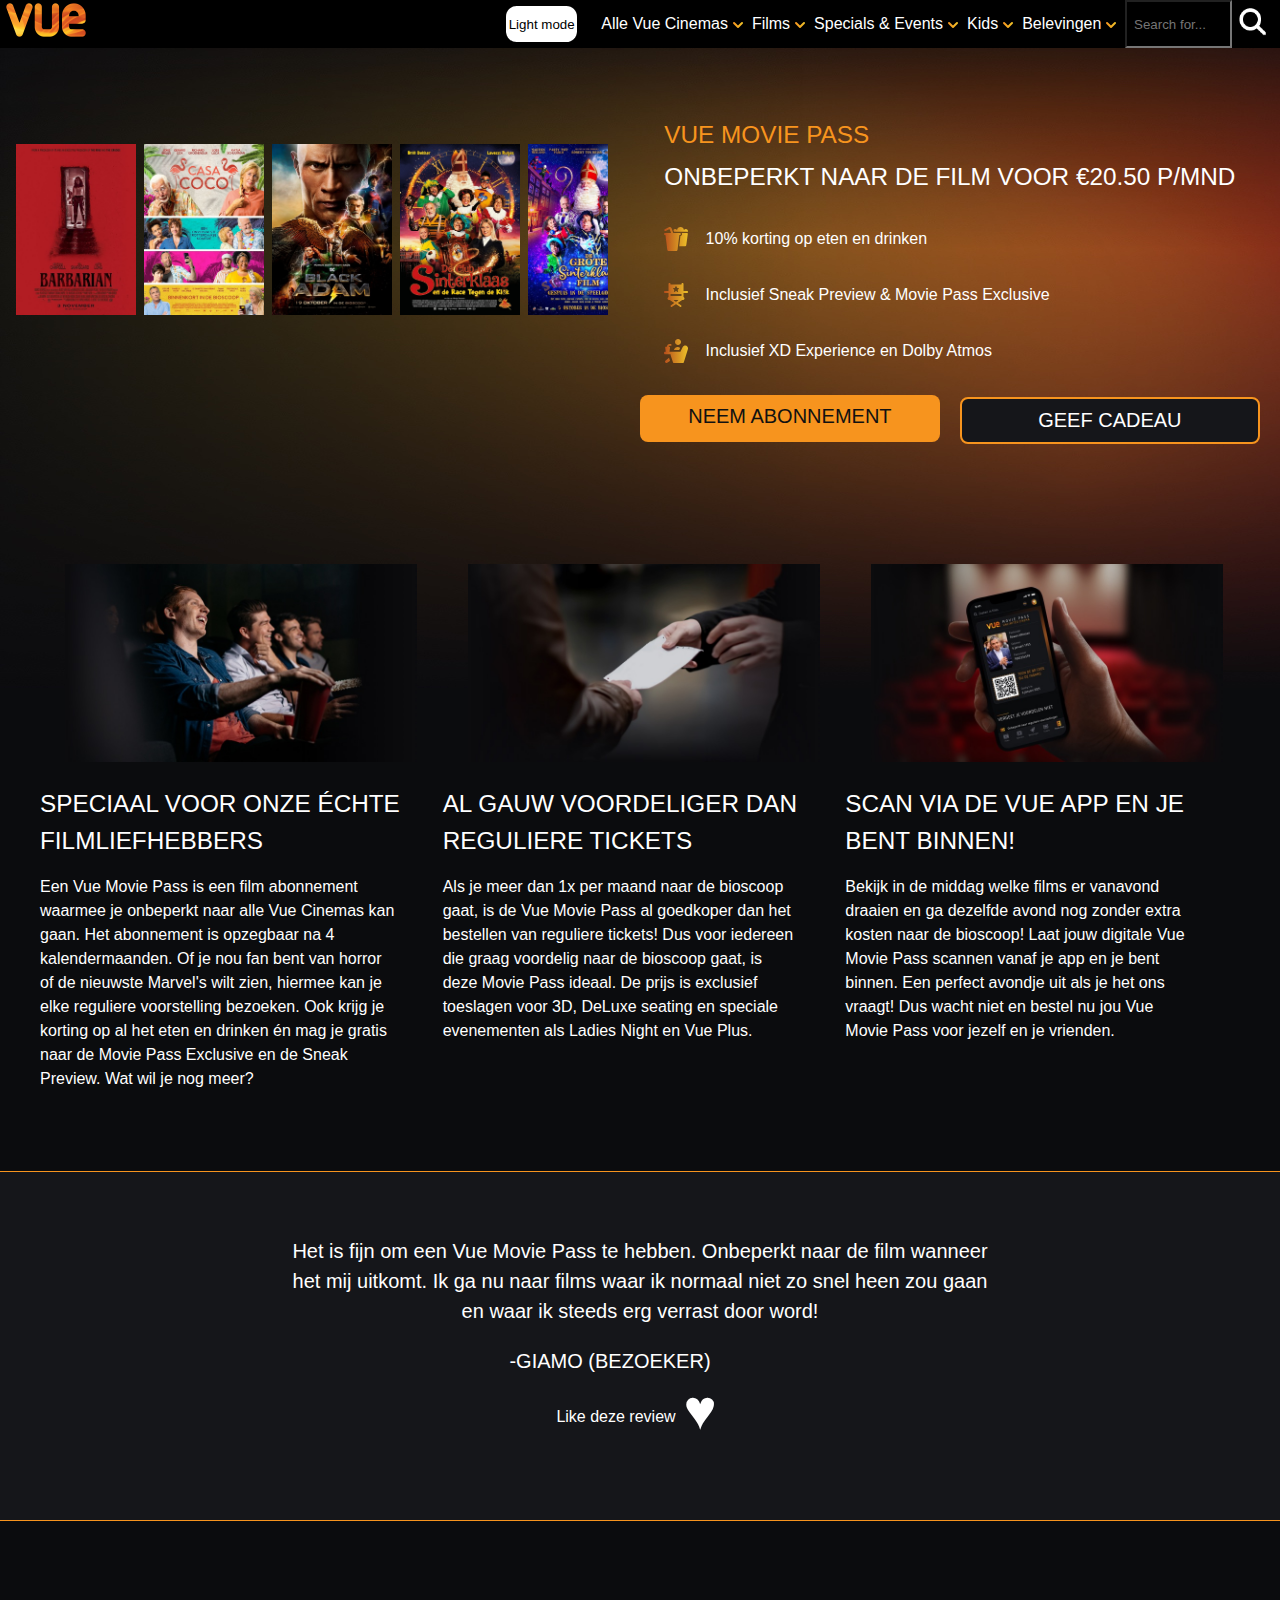
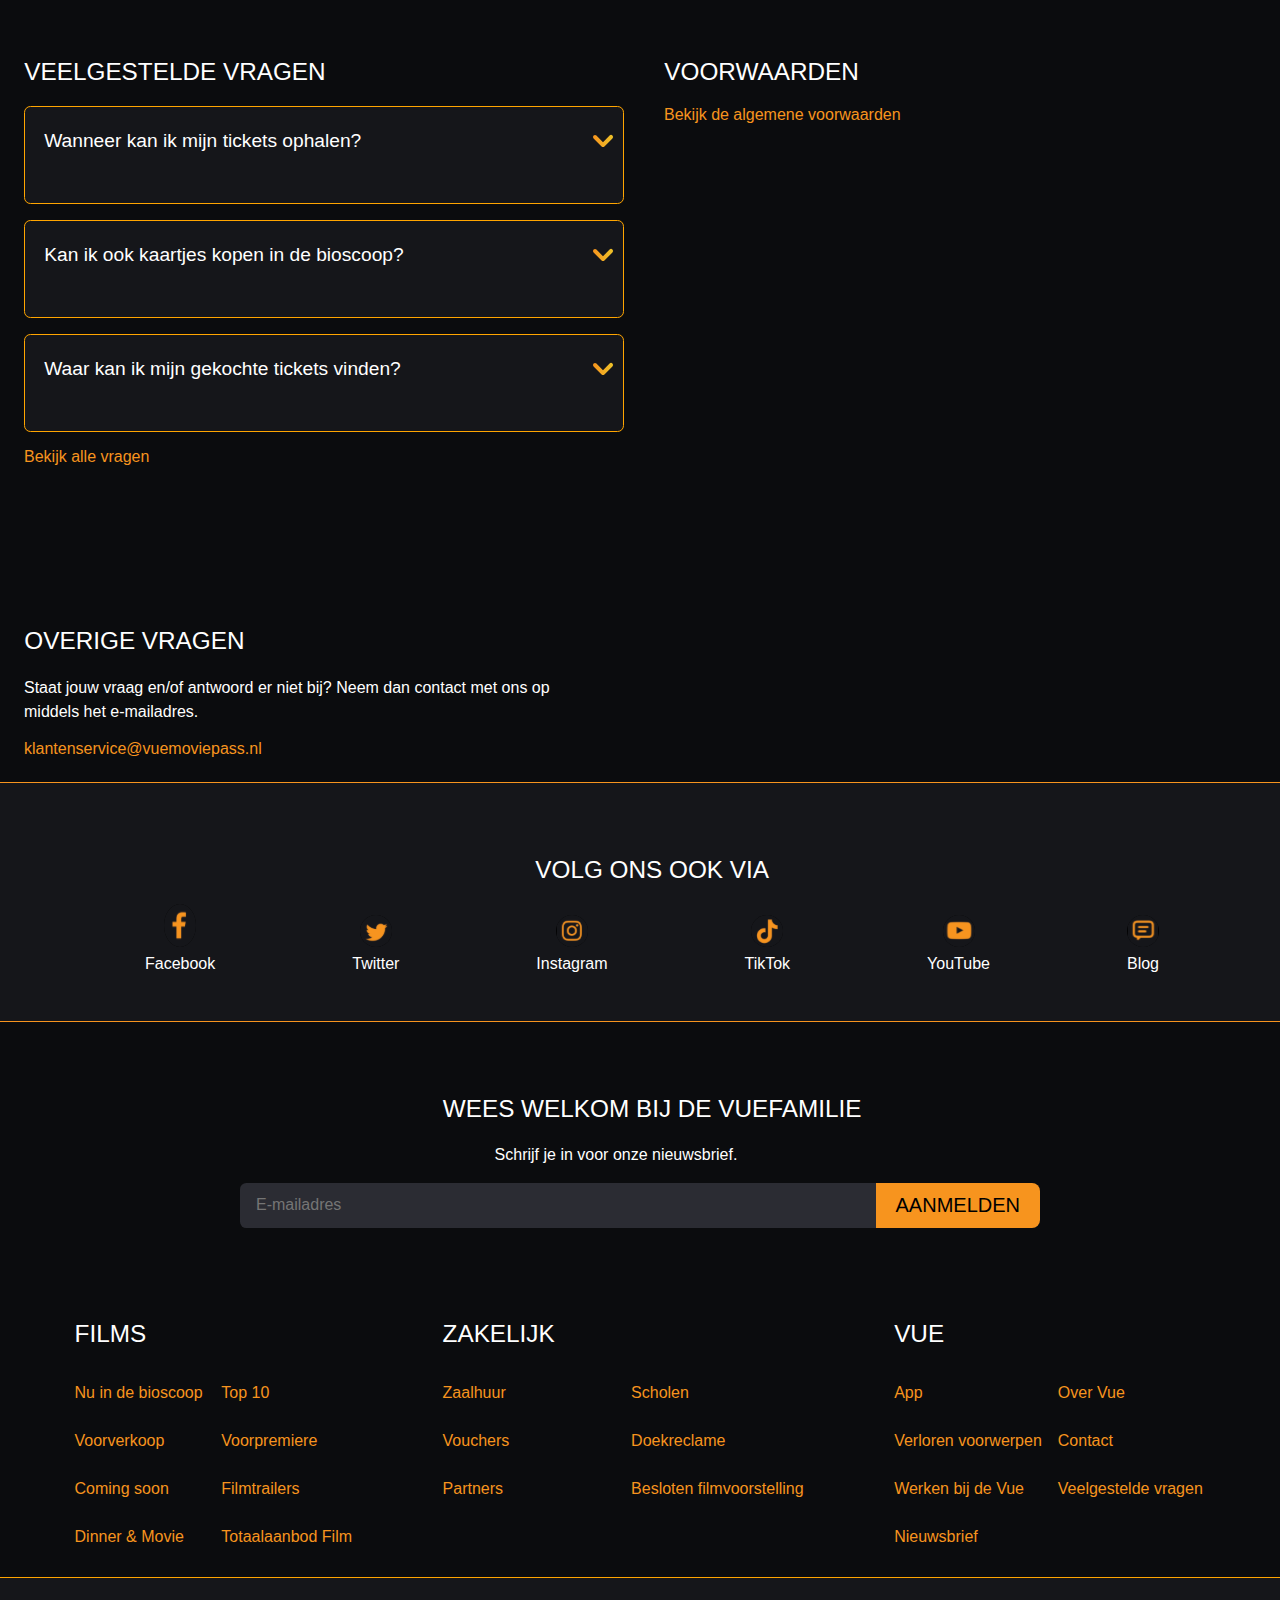
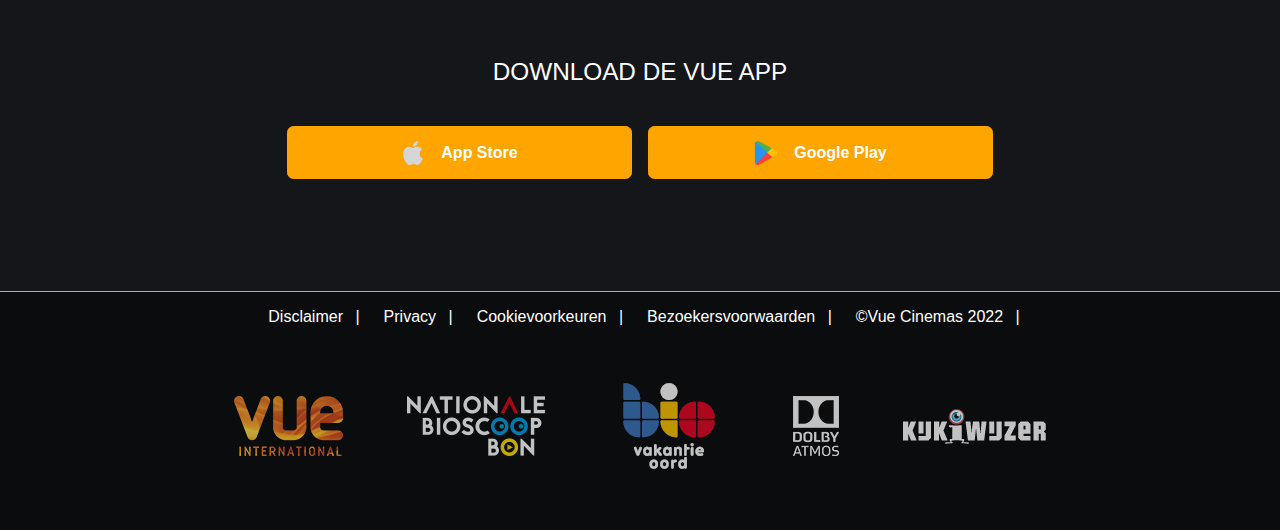
==== commit 372d0d04: "Add files via upload" ====
--- a/index.html
+++ b/index.html
@@ -3,391 +3,881 @@
 
 <head>
 	<meta charset="UTF-8">
-	<meta name="author" content="jouw naam">
+	<meta name="author" content="Agnes Verhagen">
 	<meta name="viewport" content="width=device-width, initial-scale=1">
 
-	<title>vuecinemas</title>
-
-	<link href="styles/style.css" rel="stylesheet">
-	<link rel="icon" type="image/svg+xml" href="images/favicon.svg">
+	<title>vuecinemas - homepage</title>
+
+	<link href="styles/styles.css" rel="stylesheet">
+	<link href="styles/moviepassstyles.css" rel="stylesheet">
+	<link rel="icon" type="image/svg+xml" href="images/faviconvue.png">
 </head>
 
-<body class="moviepasspage">
+<body>
+
 	<header>
+
+		<h1>
+			<img src="images/vue-logo.png" alt="vue-logo">
+		</h1>
+
+		<ul>
+			<li>
+				<button aria-label="switchdarkandlightmode">Light mode</button>
+			</li>
+
+			<li>
+				<details>
+					<summary>Alle Vue Cinemas</summary>
+					<ul>
+						<li>
+							<a href="#">
+								Vue Alkmaar
+							</a>
+						</li>
+						<li>
+							<a href="#">
+								Vue Alphen a/d Rijn
+							</a>
+						</li>
+						<li>
+							<a href="#">
+								Vue Amersfoort
+							</a>
+						</li>
+						<li>
+							<a href="#">
+								Vue Apeldoorn
+							</a>
+						</li>
+						<li>
+							<a href="#">
+								Vue Arnhem
+							</a>
+						</li>
+						<li>
+							<a href="#">
+								Vue Den Bosch
+							</a>
+						</li>
+						<li>
+							<a href="#">
+								Vue Deventer
+							</a>
+						</li>
+						<li>
+							<a href="#">
+								Vue Doetinchem
+							</a>
+						</li>
+					</ul>
+				</details>
+			</li>
+
+			<li>
+				<details>
+					<summary>Films</summary>
+					<ul>
+						<li>
+							<a href="#">
+								Nu in de bioscoop
+							</a>
+						</li>
+						<li>
+							<a href="#">
+								Top 10
+							</a>
+						</li>
+						<li>
+							<a href="#">
+								Voorverkoop
+							</a>
+						</li>
+						<li>
+							<a href="#">
+								Voorpremière
+							</a>
+						</li>
+						<li>
+							<a href="#">
+								Coming soon
+							</a>
+						</li>
+						<li>
+							<a href="#">
+								Filmtrailers
+							</a>
+						</li>
+						<li>
+							<a href="#">
+								Dinner & Movie
+							</a>
+						</li>
+						<li>
+							<a href="#">
+								Totaalaanbod Film bij Vue
+							</a>
+						</li>
+					</ul>
+				</details>
+			</li>
+
+			<li>
+				<details>
+					<summary>Specials & Events</summary>
+					<ul>
+						<li>
+							<a href="#">
+								Ladies Night
+							</a>
+						</li>
+						<li>
+							<a href="#">
+								Movie Pass Exclusive
+							</a>
+						</li>
+						<li>
+							<a href="#">
+								Marathon
+							</a>
+						</li>
+						<li>
+							<a href="#">
+								Girls Night
+							</a>
+						</li>
+						<li>
+							<a href="#">
+								Meet The Cast
+							</a>
+						</li>
+						<li>
+							<a href="#">
+								Soft Sound Screening
+							</a>
+						</li>
+						<li>
+							<a href="#">
+								Sneak Preview
+							</a>
+						</li>
+					</ul>
+				</details>
+			</li>
+
+			<li>
+				<details>
+					<summary>Kids</summary>
+					<ul>
+						<li>
+							<a href="#">
+								Kinderfilms
+							</a>
+						</li>
+						<li>
+							<a href="#">
+								Kinderfeestjes
+							</a>
+						</li>
+						<li>
+							<a href="#">
+								Vue Amersfoort
+							</a>
+						</li>
+						<li>
+							<a href="#">
+								Mega Kids Weekend
+							</a>
+						</li>
+						<li>
+							<a href="#">
+								Mini Mornings
+							</a>
+						</li>
+					</ul>
+				</details>
+			</li>
+
+			<li>
+				<details>
+					<summary>Belevingen</summary>
+					<ul>
+						<li>
+							<a href="#">
+								Dolby Atmos
+							</a>
+						</li>
+						<li>
+							<a href="#">
+								Dolby Cinema
+							</a>
+						</li>
+						<li>
+							<a href="#">
+								XD
+							</a>
+						</li>
+						<li>
+							<a href="#">
+								VIP seating
+							</a>
+						</li>
+						<li>
+							<a href="#">
+								DeLuxe Seating
+							</a>
+						</li>
+						<li>
+							<a href="#">
+								D-box
+							</a>
+						</li>
+						<li>
+							<a href="#">
+								3D
+							</a>
+						</li>
+					</ul>
+				</details>
+			</li>
+
+			<li>
+				<input type="text" name="searchfield" placeholder="Search for...">
+				<button aria-label="search"><img src="images/search-icon.png" alt="search-icon"></button>
+			</li>
+
+			<li>
+				<button aria-label="menu"><img src="images/hamburgermenu.png" alt="hamburgermenu"></button>
+			</li>
+		</ul>
+
 		<nav>
+			<img src="images/vue-logo.png" alt="vue-logo">
+			<button aria-label="closemenu"><img src="images/sluitbutton-icon.png" alt="sluitbutton-icon"></button>
 			<ul>
 				<li>
-					<h1>
-						<a href="#"><img src="readme-images/vue-logo.png" alt="vue-logo"></img></a>
-					</h1>
-				</li>
-				<li>zoekfunctie</li>
-				<li>hamburgermenu</li>
+					<a href="#">
+						<img src="images/mijnprofiel-icon.png" alt="">
+						<div>Log in</div>
+						<div>Mijn Vue</div>
+						<img src="images/arrow-icon.svg" alt="">
+					</a>
+				</li>
+
+				<li>
+					<a href="trailers.html">
+						<img src="images/trailer-icon.svg" alt="">
+						Trailers
+					</a>
+				</li>
+
+				<li>
+					<a href="#">
+						<img src="images/specials&events-icon.svg" alt="">
+						Specials & Events
+					</a>
+				</li>
+
+				<li>
+					<a href="#">
+						<img src="images/kids-icon.svg" alt="">
+						Kids
+					</a>
+				</li>
+
+				<li>
+					<a href="#">
+						<img src="images/belevingen-icon.svg" alt="">
+						Belevingen
+					</a>
+				</li>
+
+				<li>
+					<a href="#">
+						<img src="images/tickets-icon.svg" alt="">
+						Tickets
+					</a>
+				</li>
+
+				<li>
+					<a href="#">
+						<img src="images/movie-pass-icon.svg" alt="">
+						Moviepass
+					</a>
+				</li>
+
+				<ul>
+					<li>
+						<a href="#">
+							Giftcards
+						</a>
+					</li>
+					<li>
+						<a href="#">
+							Zakelijk
+						</a>
+					</li>
+					<li>
+						<a href="#">
+							Klantenservice
+						</a>
+					</li>
+				</ul>
+
 			</ul>
+
 		</nav>
+
 	</header>
 
 	<main>
 
-		<section>
-			<h2>Film slider</h2>
+		<!-- <section 1-article 'films die nu draaien' en article 'vue movie pass voordelen'> -->
+		<section>
+			<!--article 1 films die nu draaien-->
+			<article>
+				<!-- <h2 is verstopt> -->
+				<h2>films die nu draaien</h2>
 				<ul>
 					<li>
-						<img src="readme-images/barbarian.jpg" alt="barbarian"></img>
-					</li>
-
-					<li>
-						<img src="readme-images/casacoco.jpg" alt="casacoco"></img>
-					</li>
-
-					<li>
-						<img src="readme-images/blackadam.jpg" alt="blackadam"></img>
-					</li>
-
-					<li>
-						<img src="readme-images/clubvansintrace.jpg" alt="clubvansintrace"></img>
-					</li>
-
-					<li>
-						<img src="readme-images/grotesintfilm.jpg" alt="grotesintfilm"></img>
-					</li>
-
-					<li>
-						<img src="readme-images/listydome5.jpg" alt="listydome5"></img>
-					</li>
-
-					<li>
-						<img src="readme-images/tickettoparadise.jpeg" alt="tickettoparadise"></img>
-					</li>
-
-					<li>
-						<img src="readme-images/wakandaforever.jpg" alt="wakandaforever"></img>
+						<a href="#" aria-label="info over barbarian"><img src="images/barbarian.jpg"
+								alt="barbarian"></a>
+					</li>
+
+					<li>
+						<a href="#" aria-label="info over casacoco"><img src="images/casacoco.jpg" alt="casacoco"></a>
+					</li>
+
+					<li>
+						<a href="#" aria-label="info over blackadam"><img src="images/blackadam.jpg"
+								alt="blackadam"></a>
+					</li>
+
+					<li>
+						<a href="#" aria-label="info over clubvansintrace"><img src="images/clubvansintrace.jpg"
+								alt="clubvansintrace"></a>
+					</li>
+
+					<li>
+						<a href="#" aria-label="info over grotesintfilm"><img src="images/grotesintfilm.jpg"
+								alt="grotesintfilm"></a>
+					</li>
+
+					<li>
+						<a href="#" aria-label="info over listydome5"><img src="images/listydome5.jpg"
+								alt="listydome5"></a>
+					</li>
+
+					<li>
+						<a href="#" aria-label="info over tickettoparadise"><img src="images/tickettoparadise.jpeg"
+								alt="tickettoparadise"></a>
+					</li>
+
+					<li>
+						<a href="#" aria-label="info over wakandaforever"><img src="images/wakandaforever.jpg"
+								alt="wakandaforever"></a>
 					</li>
 				</ul>
-		</section>
-
-		<section>
-			<h2>vue movie pass</h2>
-			<h3>onbeperkt naar de film voor €19.50 p/mnd</h3>
+			</article>
+
+			<!--article 2-vue movie pass voordelen-->
+
+			<article>
+				<h2>vue movie pass</h2>
+				<h3>onbeperkt naar de film voor €20.50 p/mnd</h3>
+				<ul>
+					<li>
+						<img src="images/movie-snacks.svg" alt="">
+						<p>10% korting op eten en drinken</p>
+					</li>
+
+					<li>
+						<img src="images/movie-chair.svg" alt="">
+						<p>Inclusief Sneak Preview & Movie Pass Exclusive</p>
+					</li>
+
+					<li>
+						<img src="images/movie-watch.svg" alt="">
+						<p>Inclusief XD Experience en Dolby Atmos</p>
+					</li>
+				</ul>
+
+				<div>
+					<a href="#">neem abonnement</a>
+					<a href="#">geef cadeau</a>
+				</div>
+
+			</article>
+
+		</section>
+
+		<!-- <section 2-speciaal voor onze échte filmliefhebbers en nog 2 artikelen> -->
+		<section>
+			<!-- h2 is verstopt -->
+			<h2>hoe werkt de vue movie pass?</h2>
 			<ul>
 				<li>
-					<img src="readme-images/movie-snacks.svg" alt="movie-snacks"></img>
-					<p>10% korting op eten en drinken</p>
-				</li>
-
-				<li>
-					<img src="readme-images/movie-chair.svg" alt="movie-chair"></img>
-					<p>Inclusief Sneak Preview & Movie Pass Exclusive</p>
-				</li>
-
-				<li>
-					<img src="readme-images/movie-watch.svg" alt="movie-watch"></img>
-					<p>Inclusief XD Experience en Dolby Atmos</p>
-				</li>
+					<img src="images/moviepassfirstarticle.jpg" alt="">
+
+					<h3>speciaal voor onze échte filmliefhebbers</h3>
+
+					<p>Een Vue Movie Pass is een film abonnement waarmee je onbeperkt naar alle Vue Cinemas kan gaan.
+						Het
+						abonnement is
+						opzegbaar na 4 kalendermaanden. Of je nou fan bent van horror of de nieuwste Marvel's wilt zien,
+						hiermee
+						kan je
+						elke reguliere voorstelling bezoeken. Ook krijg je korting op al het eten en drinken én mag je
+						gratis
+						naar de
+						Movie Pass Exclusive en de Sneak Preview. Wat wil je nog meer?</p>
+				</li>
+
+				<li>
+					<img src="images/moviepasssecondarticle.jpg" alt="">
+
+					<h3>al gauw voordeliger dan reguliere tickets</h3>
+
+					<p>Als je meer dan 1x per maand naar de bioscoop gaat, is de Vue Movie Pass al goedkoper dan het
+						bestellen
+						van
+						reguliere tickets! Dus voor iedereen die graag voordelig naar de bioscoop gaat, is deze Movie
+						Pass
+						ideaal. De
+						prijs is exclusief toeslagen voor 3D, DeLuxe seating en speciale evenementen als Ladies Night en
+						Vue
+						Plus.</p>
+				</li>
+
+				<li>
+					<img src="images/moviepassthirdarticle.jpg" alt="">
+
+
+					<h3>scan via de vue app en je bent binnen!</h3>
+
+					<p>Bekijk in de middag welke films er vanavond
+						draaien en ga dezelfde avond nog zonder extra kosten naar de bioscoop! Laat jouw digitale Vue
+						Movie
+						Pass
+						scannen
+						vanaf je app en je bent binnen. Een perfect avondje uit als je het ons vraagt! Dus wacht niet en
+						bestel
+						nu jou
+						Vue Movie Pass voor jezelf en je vrienden.</p>
+				</li>
+
 			</ul>
-		</section>
-
-		<section>
-			<button>neem abonnement</button>
-			<button>geef cadeau</button>
-		</section>
-
-		<section>
-			<img class=landingpage1 src="readme-images/moviepass-landingpage1.jpg" alt="moviepass-landingpage1"></img>
-
-			<h3>speciaal voor onze échte filmliefhebbers</h3>
-
-			<p>Een Vue Movie Pass is een film abonnement waarmee je onbeperkt naar alle Vue Cinemas kan gaan. Het
-				abonnement is
-				opzegbaar na 4 kalendermaanden. Of je nou fan bent van horror of de nieuwste Marvel's wilt zien, hiermee
-				kan je
-				elke reguliere voorstelling bezoeken. Ook krijg je korting op al het eten en drinken én mag je gratis
-				naar de
-				Movie Pass Exclusive en de Sneak Preview. Wat wil je nog meer?</p>
-		</section>
-
-		<section>
-			<img src="readme-images/movie-chair.svg" alt="movie-chair"></img>
-
-			<h3>al gauw voordeliger dan reguliere tickets</h3>
-
-			<p>Als je meer dan 1x per maand naar de bioscoop gaat, is de Vue Movie Pass al goedkoper dan het bestellen
-				van
-				reguliere tickets! Dus voor iedereen die graag voordelig naar de bioscoop gaat, is deze Movie Pass
-				ideaal. De
-				prijs is exclusief toeslagen voor 3D, DeLuxe seating en speciale evenementen als Ladies Night en Vue
-				Plus.</p>
-		</section>
-
-		<section>
-			<img src="readme-images/movie-chair.svg" alt="movie-chair"></img>
-
-			<h3>scan via de vue app en je bent binnen!</h3>
-
-			<p>Bekijk in de middag welke films er vanavond
-				draaien en ga dezelfde avond nog zonder extra kosten naar de bioscoop! Laat jouw digitale Vue Movie Pass
-				scannen
-				vanaf je app en je bent binnen. Een perfect avondje uit als je het ons vraagt! Dus wacht niet en bestel
-				nu jou
-				Vue Movie Pass voor jezelf en je vrienden.</p>
-		</section>
-
-		<section>
-			<!-- bron:https://www.w3schools.com/html/html_quotation_elements.asp -->
-			<q>Het is fijn om een Vue Movie Pass te hebben. Onbeperkt naar de film wanneer het mij uitkomt. Ik ga nu
-				naar films
-				waar ik normaal niet zo snel heen zou gaan en waar ik steeds erg verrast door wordt!
-			</q>
-
-			<p>- giamo (bezoeker)</p>
-		</section>
-
-		<section>
-			<h3>veelgestelde vragen</h3>
-			<p>dropdown 1</p>
-			<p></p>
-			<p></p>
-
-			<p>bekijk alle vragen</p>
-		</section>
-
-		<section>
-			<h3>voorwaarden</h3>
-			<p>bekijk de algemene voorwaarden</p>
-		</section>
-
-		<section>
-			<h3>overige vragen</h3>
-			<p>Staat jouw vraag en/of antwoord er niet bij? Neem dan contact met ons op middels het e-mailadres.</p>
-
-			<p>klantenservice@vuemoviepass.nl</p>
-		</section>
-
-		<section>
-			<h3>vue movie pass</h3>
-			<p>onbeperkt naar de film voor €19.50 p/mnd</p>
-			<p>imagecaroussel</p>
-		</section>
-
-		<section>
-			<button>neem abonnement</button>
-			<button>geef cadeau</button>
-		</section>
-
-		<section>
-			<h3>volg ons ook via</h3>
+
+		</section>
+
+		<!-- <section 3-quotes> -->
+		<section>
+			<!-- <h2 is verstopt> -->
+
+			<h2>quotes van bezoekers</h2>
+
+			<div>
+				<blockquote>Het is fijn om een Vue Movie Pass te hebben. Onbeperkt naar de film wanneer het mij
+					uitkomt. Ik
+					ga nu
+					naar films
+					waar ik normaal niet zo snel heen zou gaan en waar ik steeds erg verrast door word!
+				</blockquote>
+			</div>
+
+			<p>giamo (bezoeker)</p>
+
+			<button aria-label="like deze review">Like deze review <span>♥</span></button>
+
+		</section>
+
+		<!--<section 4-veelgestelde vragen>-->
+		<section>
+			<!--article 1 'veelgestelde vragen'-->
+			<article>
+
+				<h2>Veelgestelde vragen</h2>
+
+				<ul>
+					<li>
+						<div>
+							<h3>Wanneer kan ik mijn tickets ophalen?</h3>
+							<button aria-label="dropdown"><img src="images/arrow-icon.svg" alt="arrow-icon"></button>
+						</div>
+						<article>
+							<p>
+								Als je tickets via internet hebt gekocht kun je direct doorlopen naar de ticketcontrole.
+								Jouw
+								Vue
+								Movie Pass is alleen digitaal en moet je ook laten controleren bij de ticketcontrole.
+								Via
+								'tickets'
+								op je App of mobiele website swipe je makkelijk heen en weer tussen jouw QR tickets
+								codes en
+								jouw
+								digitale Vue Movie Pass. Als je tickets aan de kassa koopt, dan krijg je direct een
+								fysiek
+								filmticket mee, die je kunt laten controleren tezamen met je digitale Vue Movie Pass bij
+								de
+								ticketcontrole. Gebruik dan de snelbutton Movie Pass op de app. Hier vind je snel en
+								makkelijk
+								jouw
+								digitale Movie Pass als je geen online tickets hebt gekocht. Alle tickets zijn pas vanaf
+								90
+								minuten
+								voorafgaand aan de voorstelling te scannen bij de ticketcontrole of te koop bij de
+								kassa.
+							</p>
+						</article>
+					</li>
+
+					<li>
+						<div>
+							<h3>Kan ik ook kaartjes kopen in de bioscoop?</h3>
+							<button aria-label="dropdown"><img src="images/arrow-icon.svg" alt="arrow-icon"></button>
+						</div>
+						<article>
+							<p>
+								Ja, aan de kassa, mits de kaartjes voor voorstellingen zijn die op dezelfde dag
+								plaatsvinden. Er
+								moet minstens 90 minuten tussen twee achtereenvolgende voorstellingen zitten.
+							</p>
+						</article>
+					</li>
+
+					<li>
+						<div>
+							<h3>Waar kan ik mijn gekochte tickets vinden?</h3>
+							<button aria-label="dropdown"><img src="images/arrow-icon.svg" alt="arrow-icon"></button>
+						</div>
+						<article>
+							<p>
+								Tickets worden altijd gemaild naar het adres dat gekoppeld is aan jouw Vue Movie Pass.
+								Daarnaast
+								staan ze bij 'tickets' in jouw Mijn Vue account. Op de Vue App staat tevens een
+								snelbutton
+								'tickets'
+								op de home page. Het ticket bestaat uit een QR Code die je moet laten scannen bij de
+								ticketcontrole
+								in de bioscoop!
+							</p>
+						</article>
+					</li>
+
+				</ul>
+
+				<a href="#">Bekijk alle vragen</a>
+			</article>
+
+			<!--article 2 'voorwaarden'-->
+
+			<article>
+				<h2>voorwaarden</h2>
+				<a href="#">Bekijk de algemene voorwaarden</a>
+			</article>
+
+			<!--article 3 'overige vragen'-->
+
+			<article>
+				<h2>overige vragen</h2>
+				<p>Staat jouw vraag en/of antwoord er niet bij? Neem dan contact met ons op middels het e-mailadres.</p>
+				<a href="#">klantenservice@vuemoviepass.nl</a>
+			</article>
+
+		</section>
+
+	</main>
+
+
+	<!--<footer gedeelte>-->
+
+	<footer>
+
+		<!--footer section 1 'volg ons ook via'-->
+		<section>
+
+			<h2>volg ons ook via</h2>
 
 			<ul>
 				<li>
-					<img src="readme-images/movie-watch.svg" alt="movie-watch"></img>
-					<p>Facebook</p>
-				</li>
-
-				<li>
-					<img src="readme-images/movie-watch.svg" alt="movie-watch"></img>
-					<p>Twitter</p>
-				</li>
-
-				<li>
-					<img src="readme-images/movie-watch.svg" alt="movie-watch"></img>
-					<p>Instagram</p>
-				</li>
-
-				<li>
-					<img src="readme-images/movie-watch.svg" alt="movie-watch"></img>
-					<p>TikTok</p>
-				</li>
-
-				<li>
-					<img src="readme-images/movie-watch.svg" alt="movie-watch"></img>
-					<p>YouTube</p>
-				</li>
-
-				<li>
-					<img src="readme-images/movie-watch.svg" alt="movie-watch"></img>
-					<p>Blog</p>
-				</li>
-
+					<a href="#">
+						<img src="images/facebook-icon.svg" alt="">
+						Facebook
+					</a>
+				</li>
+
+				<li>
+					<a href="#">
+						<img src="images/twitter-icon.svg" alt="">
+						Twitter
+					</a>
+				</li>
+
+				<li>
+					<a href="#">
+						<img src="images/instagram-icon.svg" alt="">
+						Instagram
+					</a>
+				</li>
+
+				<li>
+					<a href="#">
+						<img src="images/tiktok-icon.svg" alt="">
+						TikTok
+					</a>
+				</li>
+
+				<li>
+					<a href="#">
+						<img src="images/youtube-icon.svg" alt="">
+						YouTube
+					</a>
+				</li>
+
+				<li>
+					<a href="#">
+						<img src="images/blog-icon.svg" alt="">
+						Blog
+					</a>
+				</li>
 			</ul>
-		</section>
-
-		<section>
-			<h3>wees welkom bij de vuefamilie</h3>
+
+		</section>
+
+		<!--footer section 2 'schrijf je in voor onze nieuwsbrief'-->
+		<section>
+			<h2>wees welkom bij de vuefamilie</h2>
 			<p>Schrijf je in voor onze nieuwsbrief.</p>
-
-			<p>E-mailadres</p>
-			<button>aanmelden</button>
-		</section>
-
-		<section>
-			<footer>
+			<form>
+				<input type="email" placeholder="E-mailadres" />
+				<button>aanmelden</button>
+			</form>
+		</section>
+
+		<!--footer section 3 'footerlijst films, zakelijk en vue'-->
+		<section>
+			<!--h2 is verstopt-->
+			<h2>links naar andere pagina's</h2>
+
+			<section>
 				<h3>films</h3>
 				<ul>
 					<li>
-						<p>Nu in de bioscoop</p>
-					</li>
-
-					<li>
-						<p>Top 10</p>
-					</li>
-
-					<li>
-						<p>Voorverkoop</p>
-					</li>
-
-					<li>
-						<p>Voorpremiere</p>
+						<a href="#">
+							Nu in de bioscoop
+						</a>
+					</li>
+					<li>
+						<a href="#">
+							Top 10
+						</a>
+					</li>
+					<li>
+						<a href="#">
+							Voorverkoop
+						</a>
+					</li>
+					<li>
+						<a href="#">
+							Voorpremiere
+						</a>
+					</li>
+					<li>
+						<a href="#">
+							Coming soon
+						</a>
+					</li>
+					<li>
+						<a href="#">
+							Filmtrailers
+						</a>
+					</li>
+					<li>
+						<a href="#">
+							Dinner & Movie
+						</a>
+					</li>
+					<li>
+						<a href="#">
+							Totaalaanbod Film
+						</a>
 					</li>
 				</ul>
-
+			</section>
+
+			<section>
+				<h3>zakelijk</h3>
 				<ul>
 					<li>
-						<p>Coming soon</p>
-					</li>
-
-					<li>
-						<p>Filmtrailers</p>
-					</li>
-
-					<li>
-						<p>Dinner & Movie</p>
-					</li>
-
-					<li>
-						<p>Totaalaanbod Film</p>
+						<a href="#">
+							Zaalhuur
+						</a>
+					</li>
+					<li>
+						<a href="#">
+							Scholen
+						</a>
+					</li>
+					<li>
+						<a href="#">
+							Vouchers
+						</a>
+					</li>
+					<li>
+						<a href="#">
+							Doekreclame
+						</a>
+					</li>
+					<li>
+						<a href="#">
+							Partners
+						</a>
+					</li>
+					<li>
+						<a href="#">
+							Besloten filmvoorstelling
+						</a>
 					</li>
 				</ul>
-		</section>
-
-		<section>
-			<h3>alle vue cinemas</h3>
-			<p>dropdownmenu</p>
-		</section>
-
-		<section>
-			<h3>zakelijk</h3>
-
+			</section>
+
+			<section>
+				<h3>vue</h3>
+				<ul>
+					<li>
+						<a href="#">
+							App
+						</a>
+					</li>
+					<li>
+						<a href="#">
+							Over Vue
+						</a>
+					</li>
+					<li>
+						<a href="#">
+							Verloren voorwerpen
+						</a>
+					</li>
+					<li>
+						<a href="#">
+							Contact
+						</a>
+					</li>
+					<li>
+						<a href="#">
+							Werken bij de Vue
+						</a>
+					</li>
+					<li>
+						<a href="#">
+							Veelgestelde vragen
+						</a>
+					</li>
+					<li>
+						<a href="#">
+							Nieuwsbrief
+						</a>
+					</li>
+				</ul>
+			</section>
+
+		</section>
+
+		<!--footer section 4 'download de vue app via de app store of google play'-->
+		<section>
+			<h2>download de vue app</h2>
 			<ul>
 				<li>
-					<p>Zaalhuur</p>
-				</li>
-
-				<li>
-					<p>Scholen</p>
-				</li>
-
-				<li>
-					<p>Vouchers</p>
-				</li>
-
-				<li>
-					<p>Doekreclame</p>
-				</li>
-
-				<li>
-					<p>Partners</p>
-				</li>
-
-				<li>
-					<p>Besloten filmvoorstelling</p>
-				</li>
-
+					<a href="">
+						<img src="images/apple.png" alt="">
+						App Store
+					</a>
+					<a href="">
+						<img src="images/googleplay.png" alt="">
+						Google Play
+					</a>
+				</li>
 			</ul>
 		</section>
 
-		<section>
-
-			<h3>vue</h3>
-
+		<!--footer section 5 'copyright'-->
+		<section>
+			<!-- <h2 is verstopt> -->
+			<h2>copyright</h2>
 			<ul>
 				<li>
-					<p>App</p>
-				</li>
-
-				<li>
-					<p>Over Vue</p>
-				</li>
-
-				<li>
-					<p>Verloren voorwerpen</p>
-				</li>
-
-				<li>
-					<p>Contact</p>
-				</li>
-
-				<li>
-					<p>Werken bij de Vue</p>
-				</li>
-
-				<li>
-					<p>Veelgestelde vragen</p>
-				</li>
-
-				<li>
-					<p>Nieuwsbrief</p>
+					<a href="#">
+						Disclaimer
+					</a>
+				</li>
+				<li>
+					<a href="#">
+						Privacy
+					</a>
+				</li>
+				<li>
+					<a href="#">
+						Cookievoorkeuren
+					</a>
+				</li>
+
+				<li>
+					<a href="#">
+						Bezoekersvoorwaarden
+					</a>
+				</li>
+
+				<li>
+					<a href="#">
+						©Vue Cinemas 2022
+					</a>
 				</li>
 			</ul>
 		</section>
 
-		<section>
-			<h3>download de vue app</h3>
-			<button>aanmelden</button>
-			<button>aanmelden</button>
-		</section>
-
-		<section>
+		<!--footer section 6 'partners van vue'-->
+
+		<section>
+			<!--h2 is verstopt-->
+			<h2>partners van Vue</h2>
 			<ul>
 				<li>
-					<p>Disclaimer</p>
-				</li>
-
-				<li>
-					<p>Privacy</p>
-				</li>
-
-				<li>
-					<p>Cookievoorkeuren</p>
-				</li>
-
-				<li>
-					<p>Bezoekersvoorwaarden</p>
-				</li>
-
-				<li>
-					<p>@Vue Cinemas 2022</p>
+					<a href="#">
+						<img src="images/vue-international-partnerofvue-.png" alt="vue-international-partnerofvue">
+					</a>
+				</li>
+
+				<li>
+					<a href="#">
+						<img src="images/nationale-bioscoopbon-partnerofvue.png" alt="nationale-bioscoopbon-partnerofvue">
+					</a>
+				</li>
+
+				<li>
+					<a href="#">
+						<img src="images/stichting-bio-v2-partnerofvue.png" alt="stichting-bio-v2-partnerofvue">
+					</a>
+				</li>
+
+				<li>
+					<a href="#">
+						<img src="images/dolby-atmos-partnerofvue-.png" alt="dolby-atmos-partnerofvue">
+					</a>
+				</li>
+
+				<li>
+					<a href="#">
+						<img src="images/kijkwijzer-partnervanvue.png" alt="kijkwijzer-partnervanvue">
+					</a>
 				</li>
 			</ul>
 		</section>
 
-		<section>
-			<ul>
-				<li>
-					<img src="readme-images/movie-watch.svg" alt="movie-watch"></img>
-				</li>
-
-				<li>
-					<img src="readme-images/movie-watch.svg" alt="movie-watch"></img>
-				</li>
-
-				<li>
-					<img src="readme-images/movie-watch.svg" alt="movie-watch"></img>
-				</li>
-
-				<li>
-					<img src="readme-images/movie-watch.svg" alt="movie-watch"></img>
-				</li>
-
-				<li>
-					<img src="readme-images/movie-watch.svg" alt="movie-watch"></img>
-				</li>
-			</ul>
-		</section>
-
-		</footer>
-	</main>
+	</footer>
+
 	<script defer src="scripts/script.js"></script>
 
 </body>
 
-</html>
+</html>--- a/styles/styles.css
+++ b/styles/styles.css
@@ -0,0 +1,876 @@
+/**************/
+/* CSS REMEDY */
+/**************/
+*,
+*::after,
+*::before {
+	box-sizing: border-box;
+}
+
+button,
+summary {
+	white-space: nowrap;
+	cursor: pointer;
+	border: none;
+	background-color: transparent;
+	padding: 0;
+}
+
+/*********************/
+/* CUSTOM PROPERTIES */
+/*********************/
+
+:root {
+	--color-text-button: #111;
+	--color-accent: rgb(30, 144, 255);
+	--color-background: #0B0C0E;
+	--color-background-section: #15161A;
+	--color-button-grey: #15161A;
+	--color-orange: rgb(247, 148, 30);
+	--color-white: #FFF;
+	--color-form-input: #2b2c33;
+	--color-text: white;
+	--color-headings: white;
+	--backgroundcolor-darkandlightmodebutton: white;
+	--color-darkandlightmodebutton: black;
+	--border-darkandlightmodebutton: none;
+	--background-color-header: black;
+	--background-color-nav: black;
+	--color-secondlistinnav: grey;
+	--backgroundcolor-navdropdownlist-darkandlightmode: rgba(0, 0, 0, 0.8);
+	--background-color-searchinput: black;
+	--color-searchinput: white;
+	--opacity-sections-switchforlightanddarkmode: 1;
+	--color-questiondropdown: orange;
+	--bluedotforcontrastwitharrow: transparent;
+	--bluedotforcontrastwitharrow-border-radius: none;
+	--color-text-otherparts: white;
+	--color-namereviewer: white;
+	--color-likebuttonactive: orange;
+	--img-brightness: 1;
+	--background-color-somefootersections: transparent;
+	--border-color: orange;
+	--color-button: orange;
+	--background-image: url(../images/oranjegloed-achtergrond.jpg);
+	--uitklaptijd: 1s;
+	--color-linksinnav: white;
+	--img-popcorn: url(../images/popcornbak.png);
+	--color-hover: rgb(30, 144, 255);
+}
+
+/* algemene styling */
+/* dit geldt voor alles */
+
+body {
+	background-color: var(--color-background);
+	color: var(--color-white);
+	font-family: 'Isonorm', sans-serif;
+	margin: 0;
+	line-break: auto;
+}
+
+.light-mode {
+	--color-background: #FFFFFF;
+	--color-text: #000000;
+	--color-headings: #000000;
+	--color-background-section: orange;
+	--backgroundcolor-darkandlightmodebutton: #000000;
+	--border-darkandlightmodebutton: solid orange 0.1em;
+	--color-darkandlightmodebutton: #FFFFFF;
+	--opacity-sections-switchforlightanddarkmode: 0;
+	--background-color-nav: rgb(30, 144, 255);
+	--background-color-nav: rgb(30, 144, 255);
+	--backgroundcolor-navdropdownlist-darkandlightmode: rgba(30, 144, 255, 0.75);
+	--background-color-searchinput: #FFFFFF;
+	--color-searchinput: #000000;
+	--color-questiondropdown: #000000;
+	--bluedotforcontrastwitharrow: rgb(30, 144, 255);
+	--bluedotforcontrastwitharrow-border-radius: 50%;
+	--color-text-otherparts: #000000;
+	--color-namereviewer: rgb(30, 144, 255);
+	--color-likebuttonactive: rgb(30, 144, 255);
+	--img-brightness: .80;
+	--color-form-input: #FFFFFF;
+	--background-color-somefootersections: rgb(30, 144, 255);
+	--border-color: #000000;
+	--color-button: rgb(30, 144, 255);
+	--color-button-grey: transparent;
+	--background-image: none;
+	--color-secondlistinnav: black;
+	--img-popcorn: url(../images/popcornlightmode.png);
+	--color-hover: #FFFFFF;
+}
+
+/*** STATES ***/
+/** hover **/
+
+header h1 img:hover,
+header>ul>li:first-child button:hover {
+	opacity: 70%;
+}
+
+header ul li ul li a:hover {
+	color: var(--color-hover);
+}
+
+/*2e lijst in nav*/
+
+nav ul>ul li a:hover {
+	color: var(--color-button);
+}
+
+/*partners van vue*/
+
+footer section:nth-of-type(2) input:hover {
+	outline-style: inset;
+	box-shadow: 0 0 0.5em 0.5em var(--color-accent);
+}
+
+footer section:nth-of-type(2) button:hover {
+	background-color: var(--color-likebuttonactive);
+}
+
+footer section:nth-of-type(3) ul li a:hover {
+	color: var(--color-accent);
+}
+
+footer section:nth-of-type(4) a:hover {
+	transform: scale(1.09);
+	background-color: var(--color-linksinnav);
+	color: var(--color-button);
+}
+
+footer section:nth-of-type(6) ul li img:hover {
+	opacity: 1;
+}
+
+/**focus**/
+
+header h1 img:focus,
+header>ul>li:first-child button:focus,
+h2:focus,
+h3:focus,
+summary:focus,
+nav ul>ul li a:focus,
+nav button img:focus,
+footer section:nth-of-type(4) a:focus,
+footer section:nth-of-type(2) button:focus
+
+ {
+	outline-style: inset;
+	box-shadow: 0 0 0.5em 0.5em var(--color-accent);
+}
+
+header ul li ul li a:focus {
+	color: var(--color-hover);
+}
+
+/*search*/
+
+@media screen and (max-width: 920px) {
+	header ul li:nth-of-type(7) input.open:focus
+	 {
+		outline-style: inset;
+		box-shadow: 0 0 0.5em 0.5em var(--color-accent);
+	}
+}
+
+@media screen and (max-width: 920px) {
+	nav>ul:first-of-type li a:focus {
+		outline-style: inset;
+	box-shadow: 0 0 0.5em 0.5em var(--color-accent);
+	}
+}
+
+footer section:nth-of-type(2) input:focus {
+	outline: none;
+	box-shadow: 0.1em 0.2em 0.2em 0.1em rgba(255, 255, 255, .5);
+}
+
+footer section:nth-of-type(3) ul li a:focus {
+	color: var(--color-accent);
+}
+
+footer section:nth-of-type(6) ul li img:focus {
+	opacity: 1;
+}
+
+/** active **/
+
+header h1 img:active,
+header>ul>li:first-child button:active {
+	transform: translateY(0.1em);
+}
+
+@media screen and (max-width: 920px) {
+	nav>ul:first-of-type li a:active {
+		transform: translateY(0.1em);
+	}
+}
+
+/*dropdowns in nav desktop*/
+
+header ul li ul li a:active {
+	color: var(--color-hover);
+}
+
+footer section:nth-of-type(6) ul li img:active {
+	opacity: 1;
+}
+
+footer section:nth-of-type(4) a:active {
+	color: var(--color-background);
+}
+
+footer section:nth-of-type(2) button:active {
+	transform: translateY(0.1em);
+}
+
+footer section:nth-of-type(3) ul li a:active {
+	color: var(--color-text);
+}
+
+/*header*/
+/*nav bar*/
+
+header {
+	display: flex;
+	height: 3em;
+	top: 0;
+	z-index: 999;
+	flex-direction: row;
+	flex-wrap: nowrap;
+	align-items: center;
+	z-index: 999;
+	justify-content: center;
+	position: sticky;
+	justify-content: space-between;
+	background-color: var(--background-color-nav);
+}
+
+/*logo Vue*/
+
+header h1 img {
+	margin-left: 0.2em;
+	width: 2.5em;
+	top: 0;
+	left: 0;
+}
+
+header button img {
+	width: 3em;
+	top: 0;
+	z-index: 10em;
+}
+
+/*button light modus*/
+
+header>ul>li:first-child button {
+	background-color: var(--backgroundcolor-darkandlightmodebutton);
+	color: var(--color-darkandlightmodebutton);
+	border: var(--border-darkandlightmodebutton);
+	padding: 0.3em 0 0.3em;
+	cursor: pointer;
+	border-radius: 0.8em;
+	padding: 0.8em 0.2em 0.8em;
+}
+
+/*navigatielinks, search, hamburgerbutton*/
+
+header>ul {
+	display: flex;
+	flex-direction: row;
+	align-items: center;
+	padding-left: 0;
+	gap: 0.5em;
+}
+
+header>ul>li {
+	display: flex;
+	margin: 0.5em;
+}
+
+header ul li ul {
+	background: var(--backgroundcolor-navdropdownlist-darkandlightmode);
+	padding: 0.5em;
+	display: flex;
+	align-items: flex-start;
+	flex-direction: column;
+	flex-wrap: nowrap;
+	position: absolute;
+}
+
+header ul li ul li {
+	margin-bottom: 0.5em;
+}
+
+header ul li details ul li:first-of-type {
+	margin-top: 1em;
+}
+
+/*summary stijlen (driehoekje bij dropdowns navigatielinks)*/
+/*bron:https://justmarkup.com/articles/2020-09-22-styling-and-animation-details/*/
+/*bron:https://stackoverflow.com/questions/30055459/align-a-pseudo-element-to-the-right-and-vertical-center*/
+
+summary {
+	list-style: none;
+	position: relative;
+}
+
+details summary::after {
+	content: url(../images/arrow-icon.svg);
+	position: absolute;
+	margin-right: 5em;
+}
+
+/*hamburgermenu*/
+
+header ul li:nth-of-type(8) {
+	display: none;
+}
+
+/* Als het scherm kleiner is dan 920 px breed, verberg alle links, toon hamburgermenu die topnav opent en sluit*/
+@media screen and (max-width: 920px) {
+	header>ul>li {
+		display: none;
+	}
+
+	/*searchoptie inputveld en searchknop*/
+	/* (gebaseerd op hoe "veelgestelde vragen" werkt, zie later in document) */
+
+	header ul li:nth-of-type(7) input {
+		max-width: 0;
+		/* transition: max-width 0.5s; */
+		transition: 0.5s;
+		padding: 0;
+		border: 0;
+	}
+
+	header ul li:nth-of-type(7) input.open {
+		min-width: 0;
+		max-width: 8em;
+		background-color: var(--background-color-searchinput);
+		color: var(--color-searchinput);
+		padding: 0.5em;
+	}
+
+	header ul li:first-child,
+	header ul li:nth-of-type(7),
+	header ul li:nth-of-type(8) {
+		display: flex;
+	}
+
+	header ul li:nth-of-type(8) {
+		margin-right: 0;
+	}
+}
+
+@media screen and (min-width: 919px) {
+	header ul li:nth-of-type(7) input {
+		min-width: 0;
+		max-width: 8em;
+		background-color: var(--background-color-searchinput);
+		color: var(--color-text-otherparts);
+		padding: 0.5em;
+	}
+}
+
+
+/*nav*/
+
+nav {
+	position: fixed;
+	top: 0;
+	bottom: 0;
+	left: 0;
+	right: 0;
+	background: var(--background-color-nav);
+	transform: translateY(-100%);
+	transition: transform 0.5s;
+	width: 100vw;
+}
+
+/*uitklapsysteem hamburgermenu*/
+
+nav.menuopenklappen {
+	transform: translateY(0);
+}
+
+nav.menudichtklappen {
+	transform: translateY(-100%);
+}
+
+/*styling uitgeklapt hamburgermenu*/
+/*lijst in menu*/
+
+nav ul {
+	display: flex;
+	flex-direction: column;
+	list-style-type: none;
+	margin-left: 1em;
+	z-index: 10;
+	margin-top: 4em;
+	padding: 0;
+}
+
+nav>ul:first-of-type li a {
+	width: 100%;
+	display: flex;
+	align-items: center;
+	padding: 1em 0 1em;
+	color: var(--color-linksinnav);
+}
+
+nav>ul li a>img {
+	margin-right: 1em;
+}
+
+/*logo Vue*/
+
+nav>img:first-child {
+	max-width: 4.5em;
+	margin-left: 0.6em;
+	margin-top: 0.9em;
+}
+
+/*eerste listitem: img, mijn vue, log in*/
+
+nav ul li:first-child a img {
+	width: 3em;
+	grid-row-start: 1;
+	grid-row-end: 3;
+}
+
+/*plaatje, mijn vue & log in*/
+
+nav>ul>li:first-child>a {
+	display: grid;
+	grid-template-columns: 3em 1fr;
+	align-items: center;
+	column-gap: 1em;
+	border-bottom: solid 0.1em rgb(247, 148, 30);
+	border-bottom-width: 0 0 0.1em 0;
+}
+
+/*Log in*/
+
+nav ul li:first-child a>div:nth-child(2) {
+	margin: 0;
+	grid-row-start: 2;
+	grid-row-end: 3;
+	color: var(--color-secondlistinnav);
+}
+
+/*pijltje*/
+
+nav ul li:first-child a img:nth-of-type(2) {
+	transform: rotate(-90deg);
+	right: 0;
+}
+
+nav ul li:first-child a::after {
+	content: url(images/arrow-icon.svg);
+	margin-right: 0;
+}
+
+/*ul in hamburgermenu: 'giftcards, zakelijk, klantenservice'*/
+
+nav ul>ul {
+	display: flex;
+	flex-direction: column;
+	padding: 0;
+	margin-top: 1em;
+	margin-left: 0;
+	border-top: solid 0.1em rgb(247, 148, 30)
+}
+
+nav ul>ul li a {
+	line-height: 0.8em;
+}
+
+/*sluitknop hamburgermenu*/
+
+nav button img {
+	position: absolute;
+	top: 0;
+	right: 0;
+	width: 5em;
+}
+
+/*koppen*/
+/*zichtbare h2's*/
+
+h2 {
+	color: var(--color-headings);
+	font-size: 1.52em;
+	font-weight: normal;
+	text-transform: uppercase;
+	text-align: left;
+	margin-top: 3em;
+	margin-left: 1em;
+}
+
+h3 {
+	font-size: 1.52em;
+	text-transform: uppercase;
+	font-weight: normal;
+	line-height: 1.5em;
+	margin-bottom: 0.5em;
+	margin-left: 0;
+	color: var(--color-headings);
+}
+
+/*tekst*/
+
+p {
+	text-align: left;
+	color: var(--color-text);
+	line-height: 1.5em;
+	margin-left: 0;
+	margin-right: 3em;
+	font-size: 1em;
+}
+
+/*lists*/
+/* bron: https://www.w3schools.com/howto/howto_css_list_without_bullets.asp */
+ul {
+	list-style-type: none;
+}
+
+@media (min-width: 920px) {
+	main section:nth-of-type(3) ul {
+		display: grid;
+		grid-template-columns: 1fr 1fr;
+	}
+}
+
+@media (min-width: 1080px) {
+	main section:nth-of-type(3) ul {
+		display: grid;
+		grid-template-columns: 1fr 1fr 1fr;
+	}
+}
+
+/*links*/
+
+a {
+	color: var(--color-text-otherparts);
+	text-decoration: none;
+}
+
+a:focus {
+	outline: none;
+	color: var(--color-accent);
+}
+
+
+/*** FOOTER GEDEELTE ***/
+/*bron:https://codepen.io/shooft/pen/yLEwVXm*/
+
+/*verborgen h2 section 3, 5 en 6 footer*/
+
+footer section:nth-of-type(3) h2,
+footer section:nth-of-type(5) h2,
+footer section:nth-of-type(6) h2 {
+	clip: rect(0 0 0 0);
+	clip-path: inset(50%);
+	height: 0.06em;
+	overflow: hidden;
+	position: absolute;
+	white-space: nowrap;
+	width: 0.06em;
+	color: var(--color-white);
+	font-size: 1.25em;
+	font-weight: normal;
+	text-transform: uppercase;
+	text-align: left;
+	margin-left: 1em;
+}
+
+/*volg ons ook via*/
+footer section:first-of-type h2 {
+	text-align: center;
+}
+
+/*alle lijsten in footer*/
+
+footer section ul {
+	display: grid;
+	grid-template-columns: 1fr 1fr;
+	column-gap: 2em;
+}
+
+@media (min-width:28em) {
+	footer section ul {
+		grid-template-columns: 1fr 1fr;
+		column-gap: 1em;
+	}
+}
+
+/*footer section 1-volg ons ook via*/
+
+footer section:first-child ul {
+	display: flex;
+	flex-wrap: wrap;
+	justify-content: space-evenly;
+	align-content: center;
+	align-items: flex-end;
+	flex: 1 1 10em;
+	text-align: center;
+}
+
+/*footer section 1-volg ons ook via*/
+/*social media icons*/
+
+footer section:first-child ul li a img {
+	width: 2em;
+	border-radius: 50%;
+}
+
+footer section:first-child ul li {
+	margin-right: 1em;
+	margin-bottom: 2em;
+}
+
+/*footer section 1-volg ons ook via*/
+/*social media icons animation*/
+/*grey background sections (section 4, footer: 1 & 4)*/
+
+footer section:first-child {
+	background-color: var(--color-background-section);
+	border-top: solid 0.1em var(--color-orange);
+	border-bottom: solid 0.1em var(--color-orange);
+}
+
+footer section:first-child ul li img {
+	background-color: transparent;
+	display: inline-block;
+	animation: rotate 1s linear infinite;
+	animation-timing-function: calc();
+	transform: rotate(calc(1turn + 360deg));
+	animation-duration: 5s;
+	animation-delay: calc(1s + 15ms);
+	margin-bottom: 0.5em;
+}
+
+footer section:first-child ul a {
+	display: flex;
+	flex-direction: column;
+	align-items: center;
+}
+
+@keyframes rotate {
+	from {
+		transform: rotate(0deg);
+	}
+
+	to {
+		transform: rotate(360deg);
+	}
+}
+
+/*footer section 2-'schrijf je in voor onze nieuwsbrief'*/
+
+footer section:nth-of-type(2) {
+	margin-left: 1em;
+	margin-right: 1em;
+}
+
+footer section:nth-of-type(2) h2 {
+	text-align: center;
+}
+
+footer section:nth-of-type(2) p {
+	text-align: center;
+}
+
+/*emailadres invullen & aanmeldknop*/
+
+footer section:nth-of-type(2) form {
+	display: flex;
+	margin: auto;
+	position: relative;
+	max-width: 50em;
+	margin-bottom: 4em;
+}
+
+/*bron:https://developer.mozilla.org/en-US/docs/Web/HTML/Element/input/email*/
+
+footer section:nth-of-type(2) input button {
+	text-align: center;
+	display: inline-block;
+	position: absolute;
+}
+
+footer section:nth-of-type(2) input {
+	width: 90%;
+	padding: 0.85em 1em 0.85em;
+	border-radius: 0.4em 0 0 0.4em;
+	font-size: 1em;
+	color: var(--color-text-otherparts);
+	background-color: var(--color-form-input);
+	border: var(--border-darkandlightmodebutton);
+}
+
+/*bron:https://developer.mozilla.org/en-US/docs/Web/CSS/box-shadow*/
+/*bron:https://stackoverflow.com/questions/8287447/create-a-white-rgba-css3*/
+
+/*aanmeldknop*/
+
+footer section:nth-of-type(2) button {
+	text-transform: uppercase;
+	padding: 0.5em 1em 0.5em;
+	border: none;
+	border-radius: 0 0.4em 0.4em 0;
+	background-color: var(--color-orange);
+	font-size: 1.25em;
+	cursor: pointer;
+}
+
+/*footer section 3-footerlijst films, zakelijk en vue*/
+/*bron:https://www.w3.org/TR/css-multicol-1/*/
+
+/*films footer lijst*/
+
+footer section section:nth-of-type(3) {
+	margin: 0;
+}
+
+/*footer section 3-footerlijst films, zakelijk en vue*/
+
+footer>section:nth-of-type(3) {
+	display: flex;
+	flex-wrap: wrap;
+	justify-content: space-evenly;
+}
+
+footer section:nth-of-type(3) h2 {
+	margin: 0;
+	text-align: center;
+}
+
+footer section:nth-of-type(3) ul {
+	justify-content: center;
+	padding: 0;
+}
+
+footer section:nth-of-type(3) ul li a {
+	display: flex;
+	flex-direction: column;
+	color: var(--color-orange);
+	text-align: left;
+	line-height: 3em;
+	padding: 0;
+}
+
+/*footer section 4-download de vue app via de app store of google play*/
+
+footer section:nth-of-type(4) {
+	background-color: var(--color-background-section);
+	border-top: solid 0.1em var(--color-button);
+	border-bottom: solid 0.1em var(--color-button);
+	padding-top: 5em;
+	padding-bottom: 5em;
+	display: grid;
+	justify-items: center;
+	padding-left: 0;
+}
+
+footer section:nth-of-type(4) h2 {
+	margin: 0;
+}
+
+footer section:nth-of-type(4) ul {
+	padding-left: 0;
+}
+
+footer section:nth-of-type(4) li {
+	display: flex;
+	flex-wrap: wrap;
+	justify-content: center;
+	padding-left: 0;
+	gap: 1em;
+}
+
+/*footer section 4-download de vue app via de app store of google play*/
+
+footer section:nth-of-type(4) h2 {
+	text-align: center;
+	margin-bottom: 1em;
+}
+
+footer section:nth-of-type(4) ul {
+	display: flex;
+	justify-content: center;
+}
+
+footer section:nth-of-type(4) a {
+	border: 0.05em solid var(--border-color);
+	padding: 0.85em 1em 0.85em;
+	color: var(--color-white);
+	font-weight: bold;
+	font-size: 1em;
+	width: 21.56em;
+	margin-bottom: 1em;
+	text-align: center;
+	border-radius: 0.4em 0.4em 0.4em;
+	background-color: var(--color-button);
+	cursor: pointer;
+	display: flex;
+	justify-content: center;
+	flex-direction: row;
+	white-space: nowrap;
+	align-items: center;
+	column-gap: 1em;
+}
+
+/*footer section 4-download de vue app via de app store of google play*/
+/*icon apple & google play*/
+
+footer section:nth-of-type(4) a img {
+	width: 1.5em;
+}
+
+/*footer section 5-copyright*/
+/*copyright*/
+
+footer section:nth-of-type(5) ul {
+	display: flex;
+	flex-direction: row;
+	flex-wrap: wrap;
+	font-size: 1em;
+	margin-left: 1em;
+	justify-content: center;
+	padding: 0;
+}
+
+/*footer section 5-copyright*/
+/*vertical line between items*/
+
+footer section:nth-of-type(5) ul li a::after
+
+/* section:nth-of-type(12) ul li a::after */
+	{
+	padding: 0.5em;
+	content: "|";
+	color: var(--color-text-otherparts);
+}
+
+/*footer section 6-partners van vue*/
+
+footer section:nth-of-type(6) ul {
+	padding: 0;
+	display: flex;
+	flex-wrap: wrap;
+	justify-content: center;
+	align-items: center;
+	background-color: var(--background-color-somefootersections);
+}
+
+footer section:nth-of-type(6) ul li {
+	padding: 1.5em;
+}
+
+footer section:nth-of-type(6) ul li img {
+	opacity: 0.75;
+}--- a/styles/moviepassstyles.css
+++ b/styles/moviepassstyles.css
@@ -0,0 +1,480 @@
+/*css voor de moviepasspagina*/
+
+/*orange gradient background*/
+
+main {
+	background-image: var(--background-image);
+	width: 100vw;
+	background-size: 100% 40em;/*100% breed, 40em hoog*/
+	background-repeat: no-repeat;
+}
+
+/*verborgen h2, h3 en h4 main*/
+
+main section:first-of-type article:first-of-type h2,
+main section:nth-of-type(2) h2,
+main section:nth-of-type(3) h2 {
+	clip: rect(0 0 0 0);
+	clip-path: inset(50%);
+	height: 0.06em;
+	overflow: hidden;
+	position: absolute;
+	white-space: nowrap;
+	width: 0.06em;
+	color: var(--color-white);
+	font-size: 1.25em;
+	font-weight: normal;
+	text-transform: uppercase;
+	text-align: left;
+	margin-left: 1em;
+}
+
+/*section 1*/
+
+@media (min-width: 920px) {
+	main section:first-of-type {
+		display: grid;
+		grid-auto-columns: minmax(0, 1fr);
+		grid-auto-flow: column;
+	}
+}
+
+/*section 1 article 1-films die nu draaien*/
+
+main section:first-child article:first-of-type ul {
+	display: flex;
+	align-items: center;
+	overflow: scroll;
+	margin: 0 2em 0 2em;
+	padding: 0;
+	gap: 0.5em;
+	margin-left: 1em;
+	margin-top: 6em;
+}
+
+main section:first-child article:first-of-type img {
+	width: 7.5em;
+	opacity:var(--img-brightness);
+}
+
+main section:first-child article:first-of-type img:hover {
+	transform: translateY(-0.1em);
+}
+
+/*section 1 article 2-vue movie pass voordelen*/
+/*h2-vue movie pass*/
+
+main section:first-of-type article:nth-of-type(2) h2 {
+	color: var(--color-orange);
+	font-size: 1.52em;
+	font-weight: normal;
+	text-align: center;
+	text-transform: uppercase;
+	text-align: left;
+	margin-top: 3em;
+	margin-bottom: -0.6em;
+	margin-left:1em;
+
+}
+
+/*section 1 article 2-vue movie pass voordelen*/
+/*onbeperkt naar de film voor 19.50 p/m*/
+
+main section:first-of-type article:nth-of-type(2) ul {
+	display: flex;
+	flex-direction: column;
+
+}
+
+main section:first-of-type article:nth-of-type(2) ul li {
+	display: flex;
+	flex-direction: row;
+}
+
+/*section 1 article 2-vue movie pass voordelen*/
+/*voordelen*/
+
+main section:first-of-type article:nth-of-type(2) li p { 
+	color: var(--color-text-otherparts);
+	margin-left: 1em;
+}
+
+/*section 1 article 2-vue movie pass voordelen*/
+/*icoontjes voordelen moviepass animatie*/
+/*bron:https://developer.mozilla.org/en-US/docs/Web/CSS/animation-timing-function*/
+/*bron:https://css-tricks.com/a-complete-guide-to-calc-in-css/*/
+
+main section:first-of-type article:nth-of-type(2) ul li img { 
+	margin-right: 0.1em;
+	width: 1.5em;
+	margin-left: -1em;
+	background-color: transparent;
+	display: inline-block;
+	animation: rotate 1s linear infinite;
+	animation-duration: 5s;
+	animation-delay: calc(1s + 15ms);
+}
+
+main section:first-of-type article:nth-of-type(2) h3 {
+	margin-left: 1em;
+}
+
+@keyframes rotate {
+	from {
+		transform: rotate(0deg);
+	}
+
+	to {
+		transform: rotate(360deg);
+	}
+}
+
+/*buttons*/
+/*bronnen:https://www.javatpoint.com/how-to-center-a-button-in-css*/
+
+@media (min-width: 920px) {
+	main section:first-of-type article:nth-of-type(2) div {
+	display: flex;
+	flex-direction: row;
+	}
+	/* main section:first-of-type article:nth-of-type(2) div button {
+		margin-right: 1em;
+	} */
+
+	main section:first-of-type article:nth-of-type(2) div a {
+		margin-right: 1em;
+	}
+}
+
+/*section 2-vue movie pass voordelen*/
+/*neem abonnement knop*/
+
+@media (max-width: 919px) { /*media query for "normale" grootte, want je kan niet een standaard flex-direction hebben en een media query die de grootte overschrijft*/
+	main section:first-of-type article:nth-of-type(2) div {
+		display: flex;
+		flex-direction: column;
+		align-items: center;
+	}
+}
+
+/* main section:first-of-type article:nth-of-type(2) div button */
+
+main section:first-of-type article:nth-of-type(2) div a {
+	white-space: nowrap;
+	color: var(--color-text-button);
+	background-color: var(--color-orange);
+	margin-bottom: 0.5em;
+	text-transform: uppercase;
+	font-size: 1.25em;
+	text-align: center;
+	border-radius: 0.4em;
+	width: 17em;
+	padding: 0.5em 1em 0.5em;
+	vertical-align: middle;
+}
+
+/* main section:first-of-type article:nth-of-type(2) div button:hover  */
+main section:first-of-type article:nth-of-type(2) div a:hover,
+main section:first-of-type article:nth-of-type(2) div a:nth-of-type(2):hover {
+	background-color: var(--color-accent);
+	color: var(--color-white);
+}
+
+main section:first-of-type article:nth-of-type(2) div a:focus,
+main section:first-of-type article:nth-of-type(2) div a:nth-of-type(2):focus {
+	box-shadow: 0 0 0 0.1em var(--color-accent);
+	color: var(--color-white);
+}
+
+main section:first-of-type article:nth-of-type(2) div a:active,
+main section:first-of-type article:nth-of-type(2) div a:nth-of-type(2) {
+	background-color: var(--color-accent);
+	color: var(--color-white);
+	transform: translateY(0.1em);
+}
+
+/*section 2-vue movie pass voordelen*/
+/*geef cadeau knop*/
+
+main section:first-of-type article:nth-of-type(2) div a:nth-of-type(2) {
+	text-transform: uppercase;
+	font-size: 1.25em;
+	background-color: var(--color-button-grey);
+	color: var(--color-text-otherparts);
+	border: 0.1em solid var(--color-orange);
+}
+
+/*section 2-speciaal voor onze échte filmliefhebbers 
+en nog 2 artikels*/
+
+main section:nth-of-type(2) {
+	margin-top: 7em;
+	padding:0;
+	margin-right:2em;
+}
+
+main section:nth-of-type(2) ul {
+	display: block;
+	margin:0;
+}
+
+/*section 2-speciaal voor onze échte filmliefhebbers 
+en nog 2 artikels*/
+/*plaatjes*/
+
+main section:nth-of-type(2) img {
+	width: 22em;
+	margin: auto;
+	display: block;
+	opacity:var(--img-brightness);
+}
+
+@media (min-width: 920px) {
+	main section:nth-of-type(2) ul {
+		display: grid;
+		grid-template-columns: 1fr 1fr;
+	}
+}
+
+@media (min-width: 1080px) {
+	main section:nth-of-type(2) ul {
+		display: grid;
+		grid-template-columns: 1fr 1fr 1fr;
+	}
+}
+
+
+/*section 3-quotes*/
+/*quote van Giamo, bezoeker*/
+
+main section:nth-of-type(3) {
+	background-color: var(--color-background-section);
+	border-top: solid 0.1em var(--color-orange);
+	border-bottom: solid 0.1em var(--color-orange);
+}
+
+main section:nth-of-type(3) {
+	margin-top: 4em;
+}
+
+main section:nth-of-type(3) div {
+	margin-top: 4em;
+	margin-left: 1em;
+	margin-right: 1em;
+}
+
+main section:nth-of-type(3) blockquote {
+	display: grid;
+	justify-content: center;
+	text-align: center;
+	color: var(--color-white);
+	line-height: 1.5em;
+	font-size: 1.25em;
+	max-width: 35em;
+	margin: auto;
+}
+
+/*section 3-quotes*/
+/*naam van reviewer Giamo*/
+
+main section:nth-of-type(3) p {
+	color: var(--color-namereviewer);
+	font-size: 1.25em;
+	text-align: center;
+	text-transform: uppercase;
+}
+
+main section:nth-of-type(3) p::before {
+	content: "-";
+}
+
+/*section 3-quotes*/
+/*like deze review*/
+
+main section:nth-of-type(3) button {
+	display: flex;
+	flex-wrap: wrap;
+	font-size: 1em;
+	margin: auto;
+	font-style: normal;
+	justify-content: center;
+	margin-bottom: 4em;
+	color: var(--color-text-otherparts);
+	font-size: 1em;
+	margin-top:2em;
+}
+
+main section:nth-of-type(3) button span {
+	position: relative;
+	top: 2em;
+}
+
+/*section 3-quotes*/
+/*likebutton*/
+
+/* als een review ge-liked is */
+/* de styling voor het hartje */
+
+main section:nth-of-type(3) button span {
+	min-height: 2.5rem;
+	width: 3em;
+	z-index: 200;
+	transform: scale(3.5);
+	appearance: none;
+	color: var(--color-white);
+	background-color: transparent;
+	border: none;
+	border-radius: .5rem;
+	cursor: pointer;
+	transition: transform .3s;
+	grid-column-start: 2;
+	grid-row: 1/3;
+	justify-self: end;
+	align-self: start;
+	aspect-ratio: 1/1;
+}
+
+main section:nth-of-type(3) button span:active {
+	transform: translatey(0.06em);
+	transform: rotateY(180deg);
+}
+
+main section:nth-of-type(3) button span.roodworden {
+	border: blur(0.13em) var(--color-white);
+	color: var(--color-likebuttonactive);
+	transition: 0.5s;
+}
+
+/*section 4-veel gestelde vragen*/
+
+@media (min-width: 920px) {
+	main section:nth-of-type(4) {
+		display:grid;
+		grid-template-columns:1fr 1fr;
+	}
+}
+
+/*article 1-veelgestelde vragen*/
+/*vraag 1, vraag 2, vraag 3*/
+
+main section:nth-of-type(4) article:first-of-type ul li div {
+	display: flex;
+	flex-wrap: nowrap;
+	justify-content: space-between;
+	height: 2em;
+}
+
+main section:nth-of-type(4) article:first-of-type ul li {
+	margin-top: 4em;
+	border: solid 0.1em var(--color-button);
+	border-radius: 0.4em 0.4em 0.4em;
+	margin-left: 1em;
+	margin-right: 1em;
+	background-color: var(--color-background-section);
+	
+	/*uitgeklapt deel*/
+	flex-grow: 1;
+	margin: 1em;
+	color: var(--color-orange);
+	margin-left: 1.5em;
+	cursor: pointer;
+}
+
+main section:nth-of-type(4) article:first-of-type ul li h2 {
+	color: var(--color-white);
+	font-size: 1.25em;
+	font-weight: normal;
+	text-align: center;
+	text-transform: uppercase;
+	text-align: left;
+	margin-top: 3em;
+}
+
+main section:nth-of-type(4) article:first-of-type ul li h3 {
+	font-size: 1.2em;
+	text-transform:none;
+}
+
+main section:nth-of-type(4) article:first-of-type ul li article p{
+	color: var(--color-questiondropdown);
+	margin-left: 1em;
+	margin-right: 1em;
+}
+
+/*dropdown styling 'veelgestelde vragen'*/
+
+main section:nth-of-type(4)article:first-of-type ul {
+	padding: 0;
+	margin: 0;
+}
+
+/*arrow button voor dropdown*/
+main section:nth-of-type(4) article:first-of-type ul li button img {
+	width: 3em;
+	aspect-ratio: 1/1;
+	padding: 0;
+	cursor: pointer;
+	transition: var(--uitklaptijd);
+	background-color: var(--bluedotforcontrastwitharrow);
+	border-radius: var(--bluedotforcontrastwitharrow-border-radius);
+	margin-top: 1em;
+}
+
+/* uitklap menu arrow */
+/*tijd waarin arrow omdraait bij in- en uitklappen*/
+/*arrow roteert rechtsom van onder naar boven toe bij uitklappen*/
+main section:nth-of-type(4) article:first-child ul li.open button img {
+	transition: var(--uitklaptijd);
+	transform: rotate(-180deg);
+}
+
+/*uitklapdeel duwt andere secties netjes naar onder en gaat er niet overheen*/
+main section:nth-of-type(4) article:first-child ul li article {
+	width: 100%;
+	list-style: none;
+	max-height: 0em;
+	transition: max-height 0.5s; /*veranderd van: transition: var(--uitklaptijd);*/
+	overflow: hidden;
+}
+
+/*uitklaptijd van uitklapdeel*/
+main section:nth-of-type(4) article:first-child ul li.open article {
+	max-height: 100em; /*changed from 20em to 100em*/
+	transition: max-height 0.5s; /*veranderd van: transition: var(--uitklaptijd); */
+}
+
+main section:nth-of-type(4) article:first-child ul {
+	padding: 0;
+	margin: 0;
+}
+
+main section:nth-of-type(4) article:first-child ul li h3 {
+	color: var(--color-white);
+	margin-left: 1em;
+} 
+
+/*section 4-veelgestelde vragen*/
+/*links in 'veelgestelde vragen,' 'voorwaarden,' & 'overige vragen'*/
+
+main section:nth-of-type(4) article {
+	margin-top: 4em;
+}
+
+main section:nth-of-type(4) article a {
+	display: block;
+	color: var(--color-orange);
+	font-weight: 400;
+	margin-left: 1.5em;
+	margin-bottom: 1.5em;
+}
+main section:nth-of-type(4) article a:hover {
+	color: var(--color-accent);
+}
+
+/*section 4 article 2-mailadres klantenservice voor overige vragen*/
+/*staat jouw vraag en/of antwoord er niet bij? Neem dan contact met ons op middels het e-mailadres*/
+
+main section:nth-of-type(4) article:nth-child(3) p {
+	color: var(--color-text-otherparts);
+	margin-left:1.5em;
+}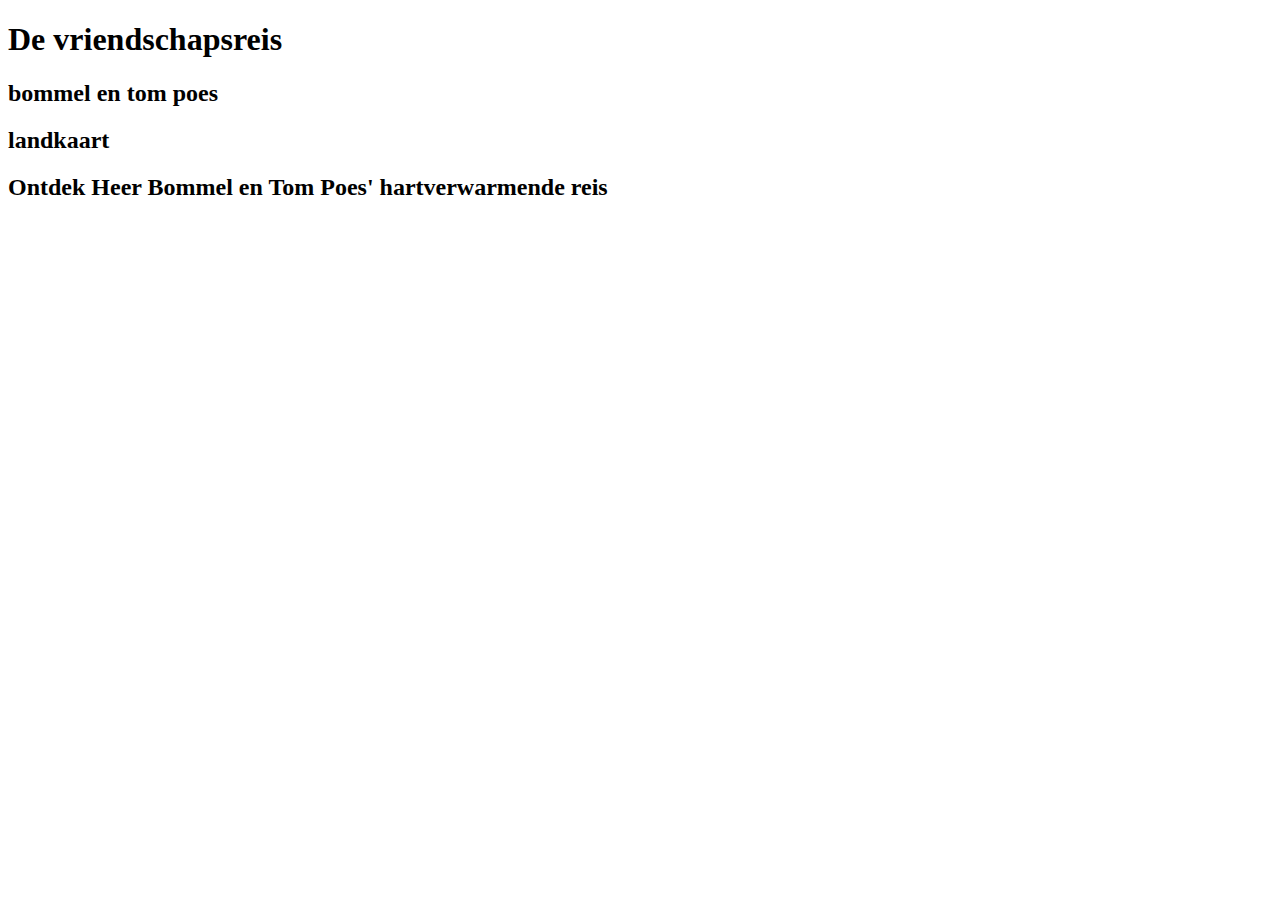
==== commit d986dcdd: "Add files via upload" ====
--- a/index.html
+++ b/index.html
@@ -1,883 +1,70 @@
-<!doctype html>
+<!DOCTYPE html>
 <html lang="nl">
 
 <head>
 	<meta charset="UTF-8">
-	<meta name="author" content="Agnes Verhagen">
+	<meta name="author" content="jouw naam">
 	<meta name="viewport" content="width=device-width, initial-scale=1">
 
-	<title>vuecinemas - homepage</title>
+	<title>VIDii 2023/24 - Tijdlijn</title>
 
-	<link href="styles/styles.css" rel="stylesheet">
-	<link href="styles/moviepassstyles.css" rel="stylesheet">
-	<link rel="icon" type="image/svg+xml" href="images/faviconvue.png">
+	<link href="styles/style.css" rel="stylesheet">
+	<link rel="icon" type="image/png+xml" href="images/favicon.png">
 </head>
 
 <body>
+	<main>
+		<header>
+			<h1>De vriendschapsreis</h1>
+		</header>
 
-	<header>
+		<!-- 	
+bommel en tom poes -->
+		<section>
+			<h2>bommel en tom poes</h2>
+			<!-- <ul>
+				<li><img src="images/bommel-en-tom-poes.png" alt="bommel-en-tom-poes"></li>
+				<li><img src="images/tompoes.png" alt="tom-poes"></li>
+			</ul> -->
 
-		<h1>
-			<img src="images/vue-logo.png" alt="vue-logo">
-		</h1>
+		</section>
 
-		<ul>
-			<li>
-				<button aria-label="switchdarkandlightmode">Light mode</button>
-			</li>
+		<!-- 	
+landkaart -->
+		<section>
+			<h2>landkaart</h2>
+			<article>
+				<h2>Ontdek Heer Bommel en Tom Poes' hartverwarmende reis</h2>
+				  <!-- <svg svg width="90%" height="90%" viewBox="0 0 500 400">
+					<image xlink:href="images/landkaart bommel.svg" width="100%" height="100%" />
+				  </svg> -->
 
-			<li>
-				<details>
-					<summary>Alle Vue Cinemas</summary>
-					<ul>
-						<li>
-							<a href="#">
-								Vue Alkmaar
-							</a>
-						</li>
-						<li>
-							<a href="#">
-								Vue Alphen a/d Rijn
-							</a>
-						</li>
-						<li>
-							<a href="#">
-								Vue Amersfoort
-							</a>
-						</li>
-						<li>
-							<a href="#">
-								Vue Apeldoorn
-							</a>
-						</li>
-						<li>
-							<a href="#">
-								Vue Arnhem
-							</a>
-						</li>
-						<li>
-							<a href="#">
-								Vue Den Bosch
-							</a>
-						</li>
-						<li>
-							<a href="#">
-								Vue Deventer
-							</a>
-						</li>
-						<li>
-							<a href="#">
-								Vue Doetinchem
-							</a>
-						</li>
-					</ul>
-				</details>
-			</li>
+				  <section>
+					<img src="images/landkaart bommel.svg" alt="">
+							  	<!-- 	
+markers op landkaart -->
+					<span class="info-tonen-over-bos"></span>
+					<span></span>
+					<span></span>
+					<span></span>
+				  </section>
 
-			<li>
-				<details>
-					<summary>Films</summary>
-					<ul>
-						<li>
-							<a href="#">
-								Nu in de bioscoop
-							</a>
-						</li>
-						<li>
-							<a href="#">
-								Top 10
-							</a>
-						</li>
-						<li>
-							<a href="#">
-								Voorverkoop
-							</a>
-						</li>
-						<li>
-							<a href="#">
-								Voorpremière
-							</a>
-						</li>
-						<li>
-							<a href="#">
-								Coming soon
-							</a>
-						</li>
-						<li>
-							<a href="#">
-								Filmtrailers
-							</a>
-						</li>
-						<li>
-							<a href="#">
-								Dinner & Movie
-							</a>
-						</li>
-						<li>
-							<a href="#">
-								Totaalaanbod Film bij Vue
-							</a>
-						</li>
-					</ul>
-				</details>
-			</li>
-
-			<li>
-				<details>
-					<summary>Specials & Events</summary>
-					<ul>
-						<li>
-							<a href="#">
-								Ladies Night
-							</a>
-						</li>
-						<li>
-							<a href="#">
-								Movie Pass Exclusive
-							</a>
-						</li>
-						<li>
-							<a href="#">
-								Marathon
-							</a>
-						</li>
-						<li>
-							<a href="#">
-								Girls Night
-							</a>
-						</li>
-						<li>
-							<a href="#">
-								Meet The Cast
-							</a>
-						</li>
-						<li>
-							<a href="#">
-								Soft Sound Screening
-							</a>
-						</li>
-						<li>
-							<a href="#">
-								Sneak Preview
-							</a>
-						</li>
-					</ul>
-				</details>
-			</li>
-
-			<li>
-				<details>
-					<summary>Kids</summary>
-					<ul>
-						<li>
-							<a href="#">
-								Kinderfilms
-							</a>
-						</li>
-						<li>
-							<a href="#">
-								Kinderfeestjes
-							</a>
-						</li>
-						<li>
-							<a href="#">
-								Vue Amersfoort
-							</a>
-						</li>
-						<li>
-							<a href="#">
-								Mega Kids Weekend
-							</a>
-						</li>
-						<li>
-							<a href="#">
-								Mini Mornings
-							</a>
-						</li>
-					</ul>
-				</details>
-			</li>
-
-			<li>
-				<details>
-					<summary>Belevingen</summary>
-					<ul>
-						<li>
-							<a href="#">
-								Dolby Atmos
-							</a>
-						</li>
-						<li>
-							<a href="#">
-								Dolby Cinema
-							</a>
-						</li>
-						<li>
-							<a href="#">
-								XD
-							</a>
-						</li>
-						<li>
-							<a href="#">
-								VIP seating
-							</a>
-						</li>
-						<li>
-							<a href="#">
-								DeLuxe Seating
-							</a>
-						</li>
-						<li>
-							<a href="#">
-								D-box
-							</a>
-						</li>
-						<li>
-							<a href="#">
-								3D
-							</a>
-						</li>
-					</ul>
-				</details>
-			</li>
-
-			<li>
-				<input type="text" name="searchfield" placeholder="Search for...">
-				<button aria-label="search"><img src="images/search-icon.png" alt="search-icon"></button>
-			</li>
-
-			<li>
-				<button aria-label="menu"><img src="images/hamburgermenu.png" alt="hamburgermenu"></button>
-			</li>
-		</ul>
-
-		<nav>
-			<img src="images/vue-logo.png" alt="vue-logo">
-			<button aria-label="closemenu"><img src="images/sluitbutton-icon.png" alt="sluitbutton-icon"></button>
-			<ul>
-				<li>
-					<a href="#">
-						<img src="images/mijnprofiel-icon.png" alt="">
-						<div>Log in</div>
-						<div>Mijn Vue</div>
-						<img src="images/arrow-icon.svg" alt="">
-					</a>
-				</li>
-
-				<li>
-					<a href="trailers.html">
-						<img src="images/trailer-icon.svg" alt="">
-						Trailers
-					</a>
-				</li>
-
-				<li>
-					<a href="#">
-						<img src="images/specials&events-icon.svg" alt="">
-						Specials & Events
-					</a>
-				</li>
-
-				<li>
-					<a href="#">
-						<img src="images/kids-icon.svg" alt="">
-						Kids
-					</a>
-				</li>
-
-				<li>
-					<a href="#">
-						<img src="images/belevingen-icon.svg" alt="">
-						Belevingen
-					</a>
-				</li>
-
-				<li>
-					<a href="#">
-						<img src="images/tickets-icon.svg" alt="">
-						Tickets
-					</a>
-				</li>
-
-				<li>
-					<a href="#">
-						<img src="images/movie-pass-icon.svg" alt="">
-						Moviepass
-					</a>
-				</li>
-
-				<ul>
-					<li>
-						<a href="#">
-							Giftcards
-						</a>
-					</li>
-					<li>
-						<a href="#">
-							Zakelijk
-						</a>
-					</li>
-					<li>
-						<a href="#">
-							Klantenservice
-						</a>
-					</li>
-				</ul>
-
-			</ul>
-
-		</nav>
-
-	</header>
-
-	<main>
-
-		<!-- <section 1-article 'films die nu draaien' en article 'vue movie pass voordelen'> -->
-		<section>
-			<!--article 1 films die nu draaien-->
-			<article>
-				<!-- <h2 is verstopt> -->
-				<h2>films die nu draaien</h2>
-				<ul>
-					<li>
-						<a href="#" aria-label="info over barbarian"><img src="images/barbarian.jpg"
-								alt="barbarian"></a>
-					</li>
-
-					<li>
-						<a href="#" aria-label="info over casacoco"><img src="images/casacoco.jpg" alt="casacoco"></a>
-					</li>
-
-					<li>
-						<a href="#" aria-label="info over blackadam"><img src="images/blackadam.jpg"
-								alt="blackadam"></a>
-					</li>
-
-					<li>
-						<a href="#" aria-label="info over clubvansintrace"><img src="images/clubvansintrace.jpg"
-								alt="clubvansintrace"></a>
-					</li>
-
-					<li>
-						<a href="#" aria-label="info over grotesintfilm"><img src="images/grotesintfilm.jpg"
-								alt="grotesintfilm"></a>
-					</li>
-
-					<li>
-						<a href="#" aria-label="info over listydome5"><img src="images/listydome5.jpg"
-								alt="listydome5"></a>
-					</li>
-
-					<li>
-						<a href="#" aria-label="info over tickettoparadise"><img src="images/tickettoparadise.jpeg"
-								alt="tickettoparadise"></a>
-					</li>
-
-					<li>
-						<a href="#" aria-label="info over wakandaforever"><img src="images/wakandaforever.jpg"
-								alt="wakandaforever"></a>
-					</li>
-				</ul>
-			</article>
-
-			<!--article 2-vue movie pass voordelen-->
-
-			<article>
-				<h2>vue movie pass</h2>
-				<h3>onbeperkt naar de film voor €20.50 p/mnd</h3>
-				<ul>
-					<li>
-						<img src="images/movie-snacks.svg" alt="">
-						<p>10% korting op eten en drinken</p>
-					</li>
-
-					<li>
-						<img src="images/movie-chair.svg" alt="">
-						<p>Inclusief Sneak Preview & Movie Pass Exclusive</p>
-					</li>
-
-					<li>
-						<img src="images/movie-watch.svg" alt="">
-						<p>Inclusief XD Experience en Dolby Atmos</p>
-					</li>
-				</ul>
-
-				<div>
-					<a href="#">neem abonnement</a>
-					<a href="#">geef cadeau</a>
-				</div>
-
+				  	<!-- 	
+markers op landkaart -->
+				  <!-- <ul>
+					<li>Donkere Bomen Bos</li>
+					<li>Rommeldam</li>
+					<li>Bommelstein</li>
+					<li>de Zwarte Bergen</li>
+				  </ul> -->
 			</article>
 
 		</section>
+	
 
-		<!-- <section 2-speciaal voor onze échte filmliefhebbers en nog 2 artikelen> -->
-		<section>
-			<!-- h2 is verstopt -->
-			<h2>hoe werkt de vue movie pass?</h2>
-			<ul>
-				<li>
-					<img src="images/moviepassfirstarticle.jpg" alt="">
-
-					<h3>speciaal voor onze échte filmliefhebbers</h3>
-
-					<p>Een Vue Movie Pass is een film abonnement waarmee je onbeperkt naar alle Vue Cinemas kan gaan.
-						Het
-						abonnement is
-						opzegbaar na 4 kalendermaanden. Of je nou fan bent van horror of de nieuwste Marvel's wilt zien,
-						hiermee
-						kan je
-						elke reguliere voorstelling bezoeken. Ook krijg je korting op al het eten en drinken én mag je
-						gratis
-						naar de
-						Movie Pass Exclusive en de Sneak Preview. Wat wil je nog meer?</p>
-				</li>
-
-				<li>
-					<img src="images/moviepasssecondarticle.jpg" alt="">
-
-					<h3>al gauw voordeliger dan reguliere tickets</h3>
-
-					<p>Als je meer dan 1x per maand naar de bioscoop gaat, is de Vue Movie Pass al goedkoper dan het
-						bestellen
-						van
-						reguliere tickets! Dus voor iedereen die graag voordelig naar de bioscoop gaat, is deze Movie
-						Pass
-						ideaal. De
-						prijs is exclusief toeslagen voor 3D, DeLuxe seating en speciale evenementen als Ladies Night en
-						Vue
-						Plus.</p>
-				</li>
-
-				<li>
-					<img src="images/moviepassthirdarticle.jpg" alt="">
-
-
-					<h3>scan via de vue app en je bent binnen!</h3>
-
-					<p>Bekijk in de middag welke films er vanavond
-						draaien en ga dezelfde avond nog zonder extra kosten naar de bioscoop! Laat jouw digitale Vue
-						Movie
-						Pass
-						scannen
-						vanaf je app en je bent binnen. Een perfect avondje uit als je het ons vraagt! Dus wacht niet en
-						bestel
-						nu jou
-						Vue Movie Pass voor jezelf en je vrienden.</p>
-				</li>
-
-			</ul>
-
-		</section>
-
-		<!-- <section 3-quotes> -->
-		<section>
-			<!-- <h2 is verstopt> -->
-
-			<h2>quotes van bezoekers</h2>
-
-			<div>
-				<blockquote>Het is fijn om een Vue Movie Pass te hebben. Onbeperkt naar de film wanneer het mij
-					uitkomt. Ik
-					ga nu
-					naar films
-					waar ik normaal niet zo snel heen zou gaan en waar ik steeds erg verrast door word!
-				</blockquote>
-			</div>
-
-			<p>giamo (bezoeker)</p>
-
-			<button aria-label="like deze review">Like deze review <span>♥</span></button>
-
-		</section>
-
-		<!--<section 4-veelgestelde vragen>-->
-		<section>
-			<!--article 1 'veelgestelde vragen'-->
-			<article>
-
-				<h2>Veelgestelde vragen</h2>
-
-				<ul>
-					<li>
-						<div>
-							<h3>Wanneer kan ik mijn tickets ophalen?</h3>
-							<button aria-label="dropdown"><img src="images/arrow-icon.svg" alt="arrow-icon"></button>
-						</div>
-						<article>
-							<p>
-								Als je tickets via internet hebt gekocht kun je direct doorlopen naar de ticketcontrole.
-								Jouw
-								Vue
-								Movie Pass is alleen digitaal en moet je ook laten controleren bij de ticketcontrole.
-								Via
-								'tickets'
-								op je App of mobiele website swipe je makkelijk heen en weer tussen jouw QR tickets
-								codes en
-								jouw
-								digitale Vue Movie Pass. Als je tickets aan de kassa koopt, dan krijg je direct een
-								fysiek
-								filmticket mee, die je kunt laten controleren tezamen met je digitale Vue Movie Pass bij
-								de
-								ticketcontrole. Gebruik dan de snelbutton Movie Pass op de app. Hier vind je snel en
-								makkelijk
-								jouw
-								digitale Movie Pass als je geen online tickets hebt gekocht. Alle tickets zijn pas vanaf
-								90
-								minuten
-								voorafgaand aan de voorstelling te scannen bij de ticketcontrole of te koop bij de
-								kassa.
-							</p>
-						</article>
-					</li>
-
-					<li>
-						<div>
-							<h3>Kan ik ook kaartjes kopen in de bioscoop?</h3>
-							<button aria-label="dropdown"><img src="images/arrow-icon.svg" alt="arrow-icon"></button>
-						</div>
-						<article>
-							<p>
-								Ja, aan de kassa, mits de kaartjes voor voorstellingen zijn die op dezelfde dag
-								plaatsvinden. Er
-								moet minstens 90 minuten tussen twee achtereenvolgende voorstellingen zitten.
-							</p>
-						</article>
-					</li>
-
-					<li>
-						<div>
-							<h3>Waar kan ik mijn gekochte tickets vinden?</h3>
-							<button aria-label="dropdown"><img src="images/arrow-icon.svg" alt="arrow-icon"></button>
-						</div>
-						<article>
-							<p>
-								Tickets worden altijd gemaild naar het adres dat gekoppeld is aan jouw Vue Movie Pass.
-								Daarnaast
-								staan ze bij 'tickets' in jouw Mijn Vue account. Op de Vue App staat tevens een
-								snelbutton
-								'tickets'
-								op de home page. Het ticket bestaat uit een QR Code die je moet laten scannen bij de
-								ticketcontrole
-								in de bioscoop!
-							</p>
-						</article>
-					</li>
-
-				</ul>
-
-				<a href="#">Bekijk alle vragen</a>
-			</article>
-
-			<!--article 2 'voorwaarden'-->
-
-			<article>
-				<h2>voorwaarden</h2>
-				<a href="#">Bekijk de algemene voorwaarden</a>
-			</article>
-
-			<!--article 3 'overige vragen'-->
-
-			<article>
-				<h2>overige vragen</h2>
-				<p>Staat jouw vraag en/of antwoord er niet bij? Neem dan contact met ons op middels het e-mailadres.</p>
-				<a href="#">klantenservice@vuemoviepass.nl</a>
-			</article>
-
-		</section>
-
+		<script src="scripts/script.js"></script>
 	</main>
-
-
-	<!--<footer gedeelte>-->
-
-	<footer>
-
-		<!--footer section 1 'volg ons ook via'-->
-		<section>
-
-			<h2>volg ons ook via</h2>
-
-			<ul>
-				<li>
-					<a href="#">
-						<img src="images/facebook-icon.svg" alt="">
-						Facebook
-					</a>
-				</li>
-
-				<li>
-					<a href="#">
-						<img src="images/twitter-icon.svg" alt="">
-						Twitter
-					</a>
-				</li>
-
-				<li>
-					<a href="#">
-						<img src="images/instagram-icon.svg" alt="">
-						Instagram
-					</a>
-				</li>
-
-				<li>
-					<a href="#">
-						<img src="images/tiktok-icon.svg" alt="">
-						TikTok
-					</a>
-				</li>
-
-				<li>
-					<a href="#">
-						<img src="images/youtube-icon.svg" alt="">
-						YouTube
-					</a>
-				</li>
-
-				<li>
-					<a href="#">
-						<img src="images/blog-icon.svg" alt="">
-						Blog
-					</a>
-				</li>
-			</ul>
-
-		</section>
-
-		<!--footer section 2 'schrijf je in voor onze nieuwsbrief'-->
-		<section>
-			<h2>wees welkom bij de vuefamilie</h2>
-			<p>Schrijf je in voor onze nieuwsbrief.</p>
-			<form>
-				<input type="email" placeholder="E-mailadres" />
-				<button>aanmelden</button>
-			</form>
-		</section>
-
-		<!--footer section 3 'footerlijst films, zakelijk en vue'-->
-		<section>
-			<!--h2 is verstopt-->
-			<h2>links naar andere pagina's</h2>
-
-			<section>
-				<h3>films</h3>
-				<ul>
-					<li>
-						<a href="#">
-							Nu in de bioscoop
-						</a>
-					</li>
-					<li>
-						<a href="#">
-							Top 10
-						</a>
-					</li>
-					<li>
-						<a href="#">
-							Voorverkoop
-						</a>
-					</li>
-					<li>
-						<a href="#">
-							Voorpremiere
-						</a>
-					</li>
-					<li>
-						<a href="#">
-							Coming soon
-						</a>
-					</li>
-					<li>
-						<a href="#">
-							Filmtrailers
-						</a>
-					</li>
-					<li>
-						<a href="#">
-							Dinner & Movie
-						</a>
-					</li>
-					<li>
-						<a href="#">
-							Totaalaanbod Film
-						</a>
-					</li>
-				</ul>
-			</section>
-
-			<section>
-				<h3>zakelijk</h3>
-				<ul>
-					<li>
-						<a href="#">
-							Zaalhuur
-						</a>
-					</li>
-					<li>
-						<a href="#">
-							Scholen
-						</a>
-					</li>
-					<li>
-						<a href="#">
-							Vouchers
-						</a>
-					</li>
-					<li>
-						<a href="#">
-							Doekreclame
-						</a>
-					</li>
-					<li>
-						<a href="#">
-							Partners
-						</a>
-					</li>
-					<li>
-						<a href="#">
-							Besloten filmvoorstelling
-						</a>
-					</li>
-				</ul>
-			</section>
-
-			<section>
-				<h3>vue</h3>
-				<ul>
-					<li>
-						<a href="#">
-							App
-						</a>
-					</li>
-					<li>
-						<a href="#">
-							Over Vue
-						</a>
-					</li>
-					<li>
-						<a href="#">
-							Verloren voorwerpen
-						</a>
-					</li>
-					<li>
-						<a href="#">
-							Contact
-						</a>
-					</li>
-					<li>
-						<a href="#">
-							Werken bij de Vue
-						</a>
-					</li>
-					<li>
-						<a href="#">
-							Veelgestelde vragen
-						</a>
-					</li>
-					<li>
-						<a href="#">
-							Nieuwsbrief
-						</a>
-					</li>
-				</ul>
-			</section>
-
-		</section>
-
-		<!--footer section 4 'download de vue app via de app store of google play'-->
-		<section>
-			<h2>download de vue app</h2>
-			<ul>
-				<li>
-					<a href="">
-						<img src="images/apple.png" alt="">
-						App Store
-					</a>
-					<a href="">
-						<img src="images/googleplay.png" alt="">
-						Google Play
-					</a>
-				</li>
-			</ul>
-		</section>
-
-		<!--footer section 5 'copyright'-->
-		<section>
-			<!-- <h2 is verstopt> -->
-			<h2>copyright</h2>
-			<ul>
-				<li>
-					<a href="#">
-						Disclaimer
-					</a>
-				</li>
-				<li>
-					<a href="#">
-						Privacy
-					</a>
-				</li>
-				<li>
-					<a href="#">
-						Cookievoorkeuren
-					</a>
-				</li>
-
-				<li>
-					<a href="#">
-						Bezoekersvoorwaarden
-					</a>
-				</li>
-
-				<li>
-					<a href="#">
-						©Vue Cinemas 2022
-					</a>
-				</li>
-			</ul>
-		</section>
-
-		<!--footer section 6 'partners van vue'-->
-
-		<section>
-			<!--h2 is verstopt-->
-			<h2>partners van Vue</h2>
-			<ul>
-				<li>
-					<a href="#">
-						<img src="images/vue-international-partnerofvue-.png" alt="vue-international-partnerofvue">
-					</a>
-				</li>
-
-				<li>
-					<a href="#">
-						<img src="images/nationale-bioscoopbon-partnerofvue.png" alt="nationale-bioscoopbon-partnerofvue">
-					</a>
-				</li>
-
-				<li>
-					<a href="#">
-						<img src="images/stichting-bio-v2-partnerofvue.png" alt="stichting-bio-v2-partnerofvue">
-					</a>
-				</li>
-
-				<li>
-					<a href="#">
-						<img src="images/dolby-atmos-partnerofvue-.png" alt="dolby-atmos-partnerofvue">
-					</a>
-				</li>
-
-				<li>
-					<a href="#">
-						<img src="images/kijkwijzer-partnervanvue.png" alt="kijkwijzer-partnervanvue">
-					</a>
-				</li>
-			</ul>
-		</section>
-
-	</footer>
-
-	<script defer src="scripts/script.js"></script>
-
+	<footer></footer>
 </body>
 
 </html>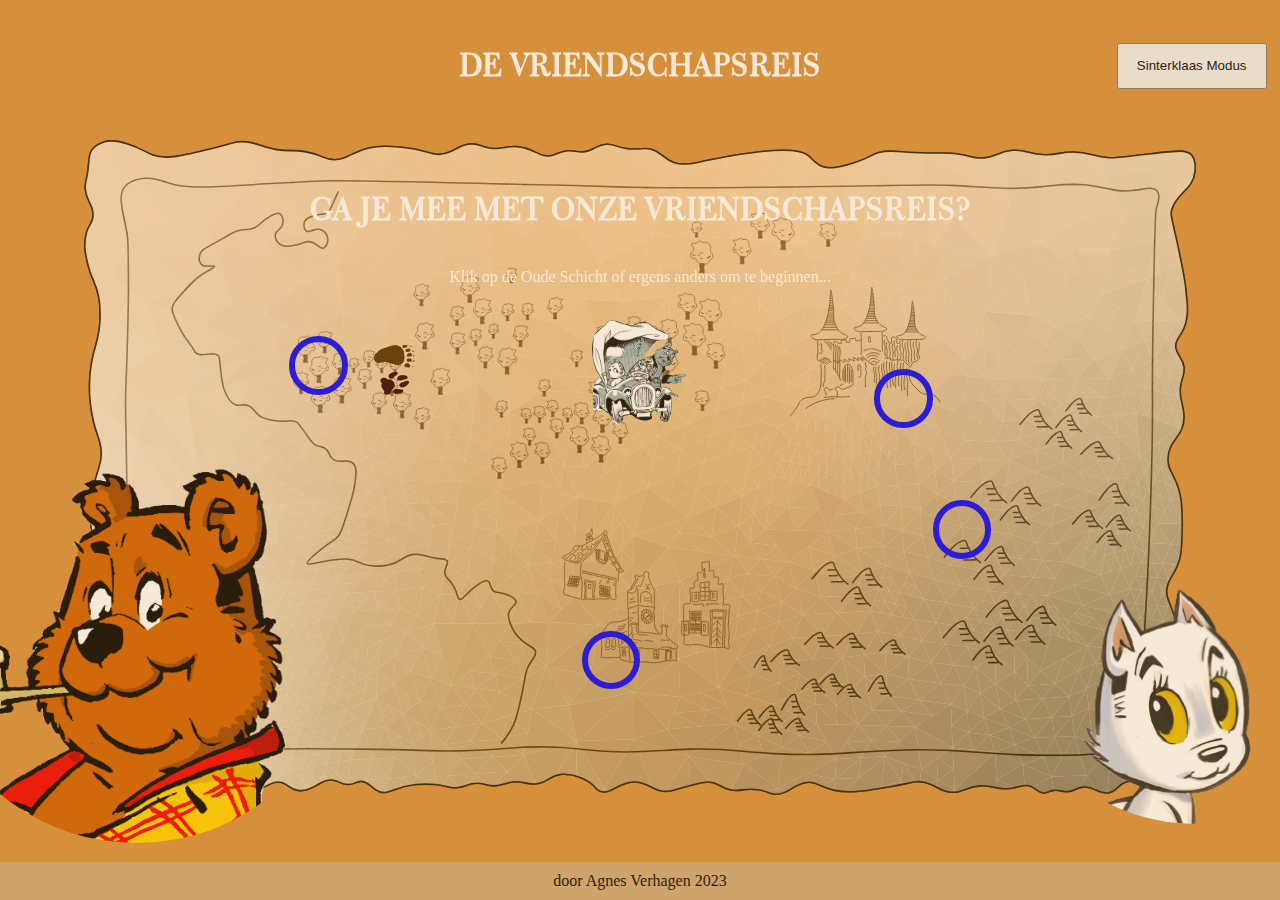
==== commit 1edd06b9: "Add files via upload" ====
--- a/index.html
+++ b/index.html
@@ -6,65 +6,215 @@
 	<meta name="author" content="jouw naam">
 	<meta name="viewport" content="width=device-width, initial-scale=1">
 
-	<title>VIDii 2023/24 - Tijdlijn</title>
+	<title>De vriendschapsreis</title>
 
 	<link href="styles/style.css" rel="stylesheet">
-	<link rel="icon" type="image/png+xml" href="images/favicon.png">
+	<link rel="icon" type="image/png+xml" href="images/bommel-gezicht.svg">
 </head>
 
-<body>
+<body class="sinterklaas-modus">
+
+	<header>
+		<div class="overlay-site" id="overlay-site">
+			<div class="overlay-content-site">
+				<h1 id="title">Ga je mee met onze vriendschapsreis?</h1>
+				<p>Klik op de Oude Schicht of ergens anders om te beginnen...</p>
+				<img src="images/schicht-verhaal4.svg" alt="test-landkaart">
+			</div>
+		</div>
+		<h1 id="title">De vriendschapsreis</h1>
+		<h2 id="title-sinterklaas">De vriendschapsreis</h1>
+			<button id="toggle-sinterklaas-modus">Sinterklaas Modus</button>
+	</header>
+
+	<!-- section 1 landkaart -->
+
 	<main>
-		<header>
-			<h1>De vriendschapsreis</h1>
-		</header>
-
-		<!-- 	
-bommel en tom poes -->
-		<section>
-			<h2>bommel en tom poes</h2>
-			<!-- <ul>
-				<li><img src="images/bommel-en-tom-poes.png" alt="bommel-en-tom-poes"></li>
-				<li><img src="images/tompoes.png" alt="tom-poes"></li>
-			</ul> -->
+		<section class="map-container">
+			<h2>landkaart</h2>
+			<img src="images/test landkaart.svg" alt="test-landkaart">
+
+			<!-- <h3>markers op landkaart</h3> -->
+			<span class="marker" data-index="0"></span>
+			<span class="marker" data-index="1"></span>
+			<span class="marker" data-index="2"></span>
+			<span class="marker" data-index="3"></span>
+
+			<!--voetsporen Bommel & Tom Poes-->
+			<img src="images/voetsporen-bommel.svg" alt="voetsporen-bommel">
+			<img src="images/Voetsporen Tom Poes.svg" alt="voetsporen-tom-poes">
+
+			<button id="bommelButton" class="button-container">
+				<img class="default-image" src="images/bommel-gezicht.svg" alt="bommel-gezicht">
+				<img class="dark-mode-image-hidden mijter" id="mijter" src="images/mijter.svg" alt="mijter">
+				<audio id="bommelAudio">
+					<source src="audio/bommel-quote.wav" type="audio/mpeg">
+				</audio>
+			</button>
+
+			<button id="tom-poesButton" class="button-container">
+				<img class="default-image" src="images/tom-poes-gezicht.svg" alt="tom-poes-gezicht">
+				<img class="dark-mode-image-hidden pietenmuts" id="pietenmuts" src="images/pietenmuts.svg"
+					alt="pietenmuts">
+				<audio id="tom-poesAudio">
+					<source src="audio/tom-poes-quote-uitgebreid.wav" type="audio/mpeg">
+				</audio>
+			</button>
 
 		</section>
 
-		<!-- 	
-landkaart -->
-		<section>
-			<h2>landkaart</h2>
-			<article>
-				<h2>Ontdek Heer Bommel en Tom Poes' hartverwarmende reis</h2>
-				  <!-- <svg svg width="90%" height="90%" viewBox="0 0 500 400">
-					<image xlink:href="images/landkaart bommel.svg" width="100%" height="100%" />
-				  </svg> -->
-
-				  <section>
-					<img src="images/landkaart bommel.svg" alt="">
-							  	<!-- 	
-markers op landkaart -->
-					<span class="info-tonen-over-bos"></span>
-					<span></span>
-					<span></span>
-					<span></span>
-				  </section>
-
-				  	<!-- 	
-markers op landkaart -->
-				  <!-- <ul>
-					<li>Donkere Bomen Bos</li>
-					<li>Rommeldam</li>
-					<li>Bommelstein</li>
-					<li>de Zwarte Bergen</li>
-				  </ul> -->
-			</article>
-
+		<!-- section 2 overlay popup met info-->
+		<section class="overlay">
+			<h2>overlay-information</h2>
+			<div class="overlay-content" id="marker-0">
+				<h3 class="marker-title">Donkere Bomen Bos</h3>
+				<img class="marker-image" src="images/verhaal1.jpg" alt="verhaal1" data-marker-index="0">
+				<div class="two-column-container">
+					<p class="marker-text">Tom Poes en Bommel ontmoeten elkaar in 1941, in het verhaal van de Toverpijp.
+						Tom
+						Poes wandelt langs de Kale Driesprong, dat ligt tussen de Drie Kromme Sparren en Het Donkere
+						Boomen
+						Bosch.
+					</p>
+
+					<p class="marker-text">
+						Hij is op zoek naar avonturen en ineens komt hij een heer tegen in een geruite jas. Tom Poes
+						denkt
+						gelijk dat de man een vreemdeling is omdat hij niet zo gauw iemand ziet in een geruite jas. Zo
+						te
+						merken is de heer net als Tom Poes op zoek naar avontuur.</p>
+
+					<p class="marker-text">Als ze kennismaken lijken ze zich meteen op hun gemak te voelen bij elkaar.
+						Tom
+						Poes mag de heer ‘heer Ollie’ noemen en Tom Poes noemt heer Ollie ‘jonge vriend’. Het volgende
+						moment gaan ze samen verder reizen en lijken meteen al een avontuur op het oog te hebben.</p>
+				</div>
+
+				<img class="marker-image2" src="images/schicht-verhaal1.png" alt="schicht-verhaal1"
+					data-marker-index="0">
+				<audio class="markerSound">
+					<source src="audio/auto-die-opstart.mp3" type="audio/mpeg">
+				</audio>
+			</div>
+
+			<div class="overlay-content" id="marker-1">
+				<h3 class="marker-title">Rommeldam</h3>
+				<img class="marker-image" src="images/verhaal2.jpg" alt="verhaal2" data-marker-index="1">
+				<div class="two-column-container">
+					<p class="marker-text">In 1949 schreef Marten Toonder ‘de betoverde prinses’. In dit verhaal redt
+						Heer
+						Bommel een prinses die gevangen werd gehouden door een draak. De prinses wordt meegenomen naar
+						kasteel Bommelstein en ze gaat een relatie aan met Bommel.</p>
+					<p class="marker-text">Al snel begint Bommel zich te ergeren aan de relatie. De prinses wil hem
+						steeds
+						meer regels opleggen, zoals nette kleding dragen, haar helpen met breiwerk en geld terugvragen
+						aan
+						iedereen die hij ooit geld geleend had.
+					</p>
+					<p class="marker-text">Tom Poes is intussen verdrietig dat heer Bommel niet meer zoveel aandacht aan
+						hem
+						geeft. Ineens komt Bommel bij Tom Poes langs om zijn irritaties te uiten over de relatie. En het
+						volgende moment gaan ze samen op pad om weg te vluchten van de prinses.
+					</p>
+					<p class="marker-text">Dus dit verhaal laat zien dat de band tussen Heer Bommel en Tom Poes nog
+						sterker
+						is geworden. Tom Poes vindt het namelijk jammer als Bommel zijn aandacht aan iemand anders geeft
+						en
+						Bommel komt bij Tom Poes om te klagen over zijn relatie.
+					</p>
+				</div>
+
+				<img class="marker-image2" src="images/schicht-verhaal2.svg" alt="schicht-verhaal2"
+					data-marker-index="1">
+				<audio class="markerSound">
+					<source src="audio/auto-die-opstart.mp3" type="audio/mpeg">
+				</audio>
+			</div>
+
+			<div class="overlay-content" id="marker-2">
+				<h3 class="marker-title">Bommelstein</h3>
+				<img class="marker-image" src="images/verhaal3.jpg" alt="verhaal3" data-marker-index="2">
+				<div class="two-column-container">
+					<p class="marker-text">In 1956 beleven Heer Bommel en Tom Poes het avontuur van ‘het mengeldier’. In
+						het
+						begin van het verhaal is Bommel bezig om zijn memoires op te schrijven. Ineens belt iemand aan.
+						Joost, de bediende van Bommel doet open. Het is een marskramer die Joost een witte bolhoed
+						verkoopt.
+					</p>
+					<p class="marker-text">Dan wordt er nog een keer aangebeld. Het is de meesterschilder Terpen Tijn,
+						die
+						in ruil voor een slaapplek belooft aan heer Bommel om zijn portret te schilderen. De volgende
+						dag
+						begint hij met schilderen, maar heer Bommel vindt dat het niet op hem lijkt.
+					</p>
+					<p class="marker-text">Dan schildert Terpen Tijn het kasteel Bommelstein maar ook dat vindt Bommel
+						niet
+						mooi. Hij vindt het een gevangenis. De schilder is boos en verlaat het kasteel.
+						Vervolgens probeert Bommel tot rust te komen in zijn tuin. Maar ineens ziet hij dat het kasteel
+						verandert tot wat Terpen Tijn geschilderd had. Het blijkt het werk te zijn van het mengeldier
+						dat de
+						witte bolhoed was van Joost. Het mengeldier is een verzamelaar, die alles verzamelt en door
+						elkaar
+						roert zoals de gedachten en herinneringen van de heer Bommel.
+					</p>
+					<p class="marker-text">Intussen maakt Tom Poes zich zorgen over heer Bommel. Hij is al lang niet bij
+						hem
+						geweest en hij hoorde van de kruidenier dat het niet goed ging met Bommel. Dus hij besluit bij
+						Bommel langs te gaan.
+					</p>
+					<p class="marker-text">Dit verhaal laat dus zien dat Tom Poes zich zorgen maakt over Bommel en dat
+						hij
+						hem wil helpen. Het is dus een mooi voorbeeld van hoe sterk de band met Bommel is geworden.
+					</p>
+				</div>
+
+				<img class="marker-image2" src="images/schicht-verhaal3.svg" alt="schicht-verhaal3" data-marker-index="2">
+				<audio class="markerSound">
+					<source src="audio/auto-die-opstart.mp3" type="audio/mpeg">
+				</audio>
+			</div>
+
+			<div class="overlay-content" id="marker-3">
+				<h3 class="marker-title">De Zwarte Bergen</h3>
+				<img class="marker-image" src="images/verhaal4.jpg" alt="verhaal4" data-marker-index="3">
+				<div class="two-column-container">
+					<p class="marker-text">In 1965 schreef Marten Toonder ‘de Labberdaan’. Tom Poes en Heer Bommel doen
+						een
+						autorit in de Zwarte Bergen om avontuur te zoeken. In de Zwarte Bergen komen ze het volk van de
+						Labberdanen tegen, die graag hard werken. Dit geldt ook voor Plep Labberdaan, maar omdat hij
+						onhandig is, wordt hij niet gewaardeerd door zijn soortgenoten.
+					</p>
+
+					<p class="marker-text">Vervolgens besluit Bommel om Plep mee te nemen naar Bommelstein om hem een
+						beter
+						thuis te geven en beter werk. Tom Poes vindt dit echter geen goed idee, omdat de Labberdaan voor
+						een
+						hoop ellende zou kunnen zorgen.
+					</p>
+
+					<p class="marker-text">In dit verhaal lijken Bommel en Tom Poes wat meer discussie te hebben. Bommel
+						wil
+						zich bemoeien met wat de Labberdaan doet, maar Tom Poes zegt dat Bommel de reus beter met rust
+						kan
+						laten. Maar Bommel is eigenwijs en neemt de Labberdaan toch mee en Tom Poes legt zich neer bij
+						de
+						beslissing.
+					</p>
+
+				</div>
+				<img class="marker-image2" src="images/schicht-verhaal4.svg" alt="schicht-verhaal4" data-marker-index="3">
+				<audio class="markerSound">
+					<source src="audio/auto-die-opstart.mp3" type="audio/mpeg">
+				</audio>
+			</div>
+
+			<button class="close-button"><img src="images/close-button.svg" alt="close-button"></button>
 		</section>
-	
 
 		<script src="scripts/script.js"></script>
 	</main>
-	<footer></footer>
+
+	<footer>door Agnes Verhagen 2023</footer>
 </body>
 
 </html>--- a/styles/style.css
+++ b/styles/style.css
@@ -0,0 +1,584 @@
+/**************/
+/* CSS REMEDY */
+/**************/
+
+/* naar een idee van Jen Simmons */
+*,
+*::after,
+*::before {
+  box-sizing: border-box;
+}
+
+body {
+  margin: 0;
+  background-color: #d68f3a;
+  opacity: 0.8;
+  overflow: hidden;
+  /* height: 100vh; */
+  /* background-image: linear-gradient(red 1px, transparent 1px), linear-gradient(to right, red 1px, #d68f3a 1px);
+  background-size: 80px 80px; */
+
+  /* background-image:
+  repeating-linear-gradient(red 1px, transparent 1px),
+    linear-gradient(to right, red 1px, transparent 1px),
+    linear-gradient(to bottom, red 1px, transparent 1px),
+    linear-gradient(to right, red 1px, transparent 1px);
+  background-size: 80px 80px;
+  background-position: -10px -10px, -10px -10px, -10px -10px, -10px -10px; */
+
+  /* background: linear-gradient( 90deg, 
+  gold 0%, 
+  gold 10%, 
+  white 30%, 
+  maroon 50%, 
+  gray 60%, 
+  maroon 80%, 
+  white 100%),
+ linear-gradient( 180deg, 
+  gold 0%, 
+  gold 10%, 
+  white 30%, 
+  maroon 50%, 
+  gray 60%, 
+  maroon 80%, 
+  white 100%);
+background-size: 4em 4em;
+background-color: #ffffff;
+background-blend-mode: multiply, normal; */
+  /* cursor: url(images/voetsporen-bommel.svg), auto; */
+  /* cursor: url(target.svg) 15 15, move; */
+}
+
+body.sinterklaas-modus {
+  background-image: url("dark-mode-background.jpg") repeat-y;
+  background-size: cover;
+  /* background-repeat: no-repeat; */
+  background-position: center center;
+  animation: moveBackground 20s infinite linear;
+  /* animation-fill-mode: forwards; */
+  animation-delay: 0.5s;
+  /* transition: transform 100s linear; 
+  transform: translateY(100%);  */
+  overflow: hidden;
+  height: 100%;
+  width: 100%;
+  position: absolute;
+}
+
+@keyframes moveBackground {
+  0% {
+    background-position: bottom;
+  }
+
+  100% {
+    background-position: top;
+  }
+}
+
+/* Default mode styles */
+section:nth-of-type(1)>button img,
+body:not(.sinterklaas-modus) button#tom-poesButton img,
+body:not(.sinterklaas-modus) button#bommelButton img {
+  width: 5em;
+  /* Set the width as needed */
+  height: auto;
+}
+
+/* Dark mode styles */
+body.sinterklaas-modus button#tom-poesButton img,
+body.sinterklaas-modus button#bommelButton img {
+  /* width: 5em;  */
+  /* Set the same width as in the default mode */
+  height: auto;
+}
+
+.overlay-site {
+  display: flex;
+  justify-content: center;
+  align-items: center;
+  position: fixed;
+  top: 0;
+  left: 0;
+  width: 100%;
+  height: 100%;
+  background-color: rgba(0, 0, 0, 0.7);
+  opacity: 0;
+  /* Initial opacity set to 0 */
+  transition: opacity 3s ease;
+  /* Transition for smooth fade effect */
+  z-index: 6000;
+  margin: 0 auto;
+  cursor: pointer;
+  position: relative;
+}
+
+.overlay-visible {
+  opacity: 1;
+  /* Opacity set to 1 when the overlay is visible */
+}
+
+.overlay-content-site {
+  text-align: center;
+  color: white;
+  cursor: pointer;
+  top: 8em;
+  position: absolute;
+  margin: 1em;
+}
+
+
+header {
+  position: relative;
+  display: flex;
+  justify-content: space-around;
+  align-items: center;
+  /* margin-left: 1em; */
+  flex-wrap: wrap;
+  bottom: 1em;
+  margin-top: 1.5em;
+}
+
+/*sinterklaasmode*/
+
+header button {
+  position: absolute;
+  /* margin-top: 1.5em; */
+  right: 1em;
+  padding: 1em;
+  z-index: 3000;
+  width: 150px;
+}
+
+header img {
+  width: 6em;
+  cursor: pointer;
+  margin-top: 2em;
+}
+
+/* Media query to adjust button position for smaller screens */
+@media screen and (max-width: 768px) {
+  header button {
+    position: relative;
+    margin-top: 1.5em;
+    margin: 0 auto;
+  }
+}
+
+body.dark-mode .toggle-sinterklaas-modus {
+  /* Set the same fixed width for dark mode */
+  width: 150px;
+}
+
+button:not([disabled]) {
+  cursor: pointer;
+}
+
+button {
+  cursor: pointer;
+}
+
+button:focus {
+  filter: drop-shadow();
+}
+
+/*********************/
+/* CUSTOM PROPERTIES */
+/*********************/
+
+@font-face {
+  font-family: 'Bulmer Bt Roman';
+  src: url('../fonts/BulmerBTRoman.ttf') format('truetype');
+  font-weight: normal;
+  font-style: normal;
+}
+
+:root {
+  --color-headings: darkblue;
+
+}
+
+
+/********************/
+/* ALGEMENE STYLING */
+/********************/
+
+h1 {
+  color: var(--color-headings);
+  color: white;
+  font-family: 'Bulmer Bt Roman', sans-serif;
+  text-align: center;
+  font-weight: 700;
+  font-size: 2em;
+  /* margin-top: 1.5em; */
+  text-transform: uppercase;
+  padding: 0.5em;
+}
+
+h2 {
+  display: none;
+}
+
+p {
+  min-width: 20em;
+  /* Set a minimum width for regular p lines */
+  max-width: 30em;
+  /* Set a maximum width for regular p lines */
+  margin: 0 auto;
+  /* Center the paragraphs */
+  flex-basis: calc(50% - 10px);
+  /* Two items per row with a 10px gap */
+}
+
+.two-column-container {
+  display: flex;
+  gap: 1em;
+}
+
+
+/* Media query for larger screens */
+@media screen and (max-width: 768px) {
+  .two-column-container {
+    display: flex;
+    flex-wrap: wrap;
+    gap: 20px;
+    /* Adjust the gap between columns */
+    justify-content: space-around;
+    /* Adjust as needed to align columns */
+    flex-basis: calc(50% - 10px);
+    /* Two items per row with a 10px gap */
+  }
+
+  .column {
+    flex: 1 1 calc(50% - 20px);
+    /* Create two equal-width columns with gap between */
+    min-width: 0;
+    /* Ensure content can shrink within the column */
+  }
+}
+
+
+ul {
+  list-style-type: none;
+}
+
+/* map container */
+section:nth-of-type(1) {
+  position: relative;
+  max-width: 130vh;
+  margin: 0 auto;
+}
+
+/*landkaart*/
+section:nth-of-type(1)>img:first-of-type {
+  width: 95%;
+  height: auto;
+  display: block;
+  margin: 0 auto;
+  /* position: relative; */
+}
+
+/*positie markers op landkaart*/
+section:nth-of-type(1)>span {
+  position: absolute;
+  width: 5% !important;
+  aspect-ratio: 1 / 1;
+  border: 6px solid blue;
+  border-radius: 50%;
+  cursor: pointer;
+  z-index: 2000;
+}
+
+section:nth-of-type(1)>span::after {
+  position: absolute;
+  top: -1.6em;
+  left: 50%;
+  transform: translateX(-50%);
+  white-space: nowrap;
+}
+
+section:nth-of-type(1) span:first-of-type {
+  top: 30%;
+  left: 20%;
+}
+
+section:nth-of-type(1) span:nth-of-type(2) {
+  top: 75%;
+  left: 45%;
+}
+
+section:nth-of-type(1) span:nth-of-type(3) {
+  top: 35%;
+  left: 70%;
+}
+
+section:nth-of-type(1) span:nth-of-type(4) {
+  top: 55%;
+  right: 20%;
+}
+
+/*content span, locaties op landkaart*/
+section:nth-of-type(1)>span:hover::after {
+  background-color: rgba(127, 255, 212, 0.7);
+}
+
+section:nth-of-type(1) span:first-of-type:hover::after {
+  content: '1 Donkere Bomen Bos';
+}
+
+section:nth-of-type(1) span:nth-of-type(2):hover::after {
+  content: '2 Rommeldam';
+}
+
+section:nth-of-type(1) span:nth-of-type(3):hover::after {
+  content: '3 Bommelstein';
+}
+
+section:nth-of-type(1) span:nth-of-type(4):hover::after {
+  content: '4 De Zwarte Bergen';
+}
+
+/*voetsporen Bommel & Tom Poes*/
+
+section:nth-of-type(1) img:nth-of-type(2) {
+  position: absolute;
+  width: 2%;
+  height: auto;
+  transform: rotate(90deg);
+  top: 30%;
+  left: 28%;
+}
+
+section:nth-of-type(1) img:nth-of-type(3) {
+  position: absolute;
+  width: 2%;
+  height: auto;
+  transform: rotate(90deg);
+  top: 35%;
+  left: 28%;
+}
+
+/*overlay met informatie over elke plek*/
+
+.overlay {
+  position: fixed;
+  top: 0;
+  left: 0;
+  width: 100vw;
+  height: 100vh;
+  background-color: rgba(0, 0, 0, 0.5);
+  display: flex;
+  justify-content: center;
+  align-items: center;
+  /* max-height: 80vh; */
+  overflow-y: auto;
+  display: none;
+  transition: opacity 2s ease, transform 2s ease;
+  z-index: 3000;
+}
+
+.overlay-content {
+  /* position: fixed; */
+  overflow-y: auto;
+  background-color: #fff;
+  padding: 20px;
+  border-radius: 8px;
+  box-sizing: border-box;
+  margin: 2em auto;
+  max-height: 90vh;
+  margin: 8em;
+}
+
+@media screen and (max-width: 768px) {
+  .overlay-content {
+    margin: 1em;
+  }
+}
+
+/*openen en sluiten overlay*/
+
+.overlay.toon-informatie {
+  transform: translateY(0);
+  /* opacity: 1; */
+}
+
+.sluit-informatie {
+  transform: translateY(-100%);
+  cursor: pointer;
+}
+
+section:nth-of-type(2) button {
+  position: absolute;
+  top: 2.5em;
+  right: 0;
+}
+
+/*marker info styling*/
+
+.marker-title {
+  font-size: 28px;
+  top: 5em;
+  color: #333;
+  color: blue;
+}
+
+.marker-image {
+  margin-top: 1em;
+  max-width: 100%;
+  margin-bottom: 1em;
+  width: 100vw;
+}
+
+/* .marker-image2 {
+  visibility: hidden;
+  width: 10vw;
+  margin: 0 auto;
+  transform: scaleX(1);
+  animation: moveRightAndLeft 20s linear infinite;
+  animation-delay: 2s;
+  cursor: pointer;
+} */
+
+.marker-image2 {
+  display: none;
+  width: 10vw;
+  margin: 0 auto;
+  transform: scaleX(1);
+  animation: moveRightAndLeft 20s linear infinite;
+  animation-delay: 2s;
+  cursor: pointer;
+}
+
+.show-marker-image2 {
+  display: block;
+  /* Show marker-image2 when this class is applied */
+}
+
+@keyframes moveRightAndLeft {
+  0% {
+    transform: translateX(0) scaleX(1);
+  }
+
+  25% {
+    transform: translateX(10em) scaleX(1);
+  }
+
+  50% {
+    transform: translateX(20em) scaleX(-1);
+  }
+
+  75% {
+    transform: translateX(10em) scaleX(-1);
+  }
+
+  100% {
+    transform: translateX(0) scaleX(1);
+  }
+}
+
+.marker-text {
+  font-size: 18px;
+  color: #333;
+}
+
+/*voice buttons Bommel en Tom Poes*/
+
+section:nth-of-type(1)>button {
+  border-radius: 50%;
+  aspect-ratio: 1/1;
+  border: none;
+  background: none;
+  padding: 0;
+  cursor: pointer;
+  /* z-index: 1000; */
+  width: 25em;
+  height: 25em;
+}
+
+.button-container {
+  position: relative;
+  display: inline-block;
+}
+
+
+/* bommelButton */
+section:nth-of-type(1)>button:nth-of-type(1) {
+  position: absolute;
+  top: 50%;
+  left: -10%;
+  width: 30%;
+  /* pas hier grote aan van bommel */
+  height: auto;
+  transition: transform 0.3s ease;
+}
+
+section:nth-of-type(1)>button:nth-of-type(1):hover {
+  transform: translateY(-2px) translateX(2px);
+  box-shadow: 0 0 20px 0 rgba(255, 255, 255, 0.7);
+  background-color: red;
+}
+
+
+section:nth-of-type(1)>button:nth-of-type(1) img {
+  width: 100%;
+  height: auto;
+}
+
+
+#mijter {
+  position: absolute;
+  transform: rotate(360deg);
+  top: -70%;
+  left: 14%;
+  height: auto;
+}
+
+/* tom-poesButton */
+section:nth-of-type(1)>button:nth-of-type(2) {
+  position: absolute;
+  top: 60%;
+  left: 80%;
+  /* transform: translateY(-50%) translateX(-50%); */
+  width: 30%;
+  /* pas hier grote aan van tom poes */
+  height: auto;
+  transition: transform 0.3s ease;
+}
+
+section:nth-of-type(1)>button:nth-of-type(2) img {
+  width: 50%;
+  height: auto;
+}
+
+#pietenmuts {
+  position: absolute;
+  transform: rotate(335deg);
+  top: -7%;
+  left: 22%;
+  height: auto;
+}
+
+.dark-mode-image-hidden {
+  position: relative;
+  top: -10px;
+  /* Adjust this value to position the image above the default image */
+  display: none;
+  /* Initially hide the dark mode image */
+}
+
+.dark-mode .dark-mode-image-hidden {
+  display: inline;
+  /* Display the dark mode image when in dark mode */
+}
+
+
+/*footer*/
+
+footer {
+  position: fixed;
+  bottom: 0;
+  width: 100%;
+  text-align: center;
+  background-color: #cda97a;
+  padding: 10px 0;
+  margin-top: -20em;
+}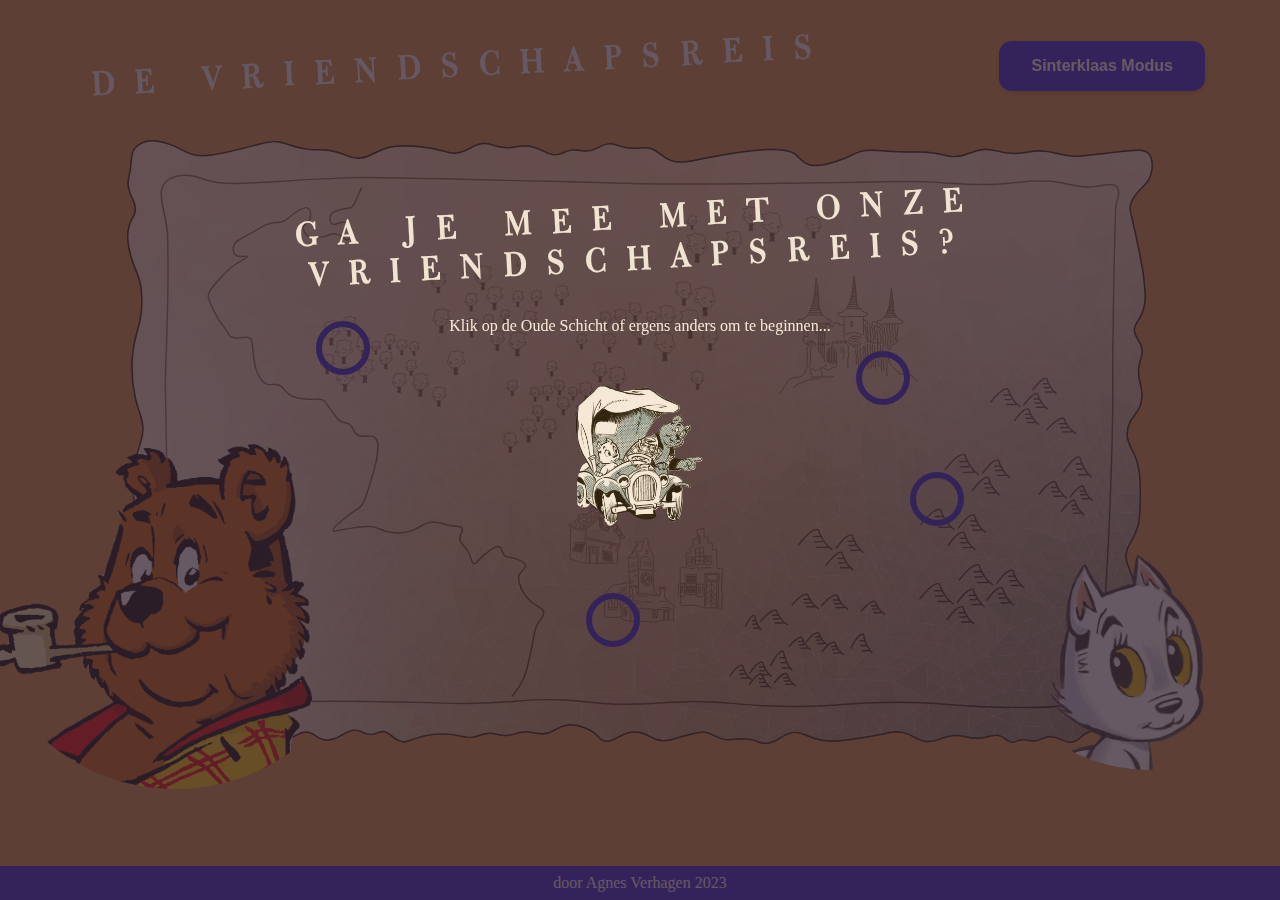
==== commit 3d2aa788: "Add files via upload" ====
--- a/index.html
+++ b/index.html
@@ -13,15 +13,20 @@
 </head>
 
 <body class="sinterklaas-modus">
+	<!-- ik heb als bron vooral gebruikt gemaakt van chatGPT -->
+	<!-- zero state starting overlay -->
+
+	<div id="hide-zero-state">
+		<div class="zeroBackground">
+			<h1 id="title-overlay">Ga je mee met onze vriendschapsreis?</h1>
+			<p>Klik op de Oude Schicht of ergens anders om te beginnen...</p>
+			<img src="images/schicht-verhaal4.svg" alt="test-landkaart">
+		</div>
+	</div>
+
+	<!-- header -->
 
 	<header>
-		<div class="overlay-site" id="overlay-site">
-			<div class="overlay-content-site">
-				<h1 id="title">Ga je mee met onze vriendschapsreis?</h1>
-				<p>Klik op de Oude Schicht of ergens anders om te beginnen...</p>
-				<img src="images/schicht-verhaal4.svg" alt="test-landkaart">
-			</div>
-		</div>
 		<h1 id="title">De vriendschapsreis</h1>
 		<h2 id="title-sinterklaas">De vriendschapsreis</h1>
 			<button id="toggle-sinterklaas-modus">Sinterklaas Modus</button>
@@ -32,17 +37,13 @@
 	<main>
 		<section class="map-container">
 			<h2>landkaart</h2>
-			<img src="images/test landkaart.svg" alt="test-landkaart">
+			<img src="images/landkaart.svg" alt="test-landkaart">
 
 			<!-- <h3>markers op landkaart</h3> -->
 			<span class="marker" data-index="0"></span>
 			<span class="marker" data-index="1"></span>
 			<span class="marker" data-index="2"></span>
 			<span class="marker" data-index="3"></span>
-
-			<!--voetsporen Bommel & Tom Poes-->
-			<img src="images/voetsporen-bommel.svg" alt="voetsporen-bommel">
-			<img src="images/Voetsporen Tom Poes.svg" alt="voetsporen-tom-poes">
 
 			<button id="bommelButton" class="button-container">
 				<img class="default-image" src="images/bommel-gezicht.svg" alt="bommel-gezicht">
@@ -90,7 +91,7 @@
 						moment gaan ze samen verder reizen en lijken meteen al een avontuur op het oog te hebben.</p>
 				</div>
 
-				<img class="marker-image2" src="images/schicht-verhaal1.png" alt="schicht-verhaal1"
+				<img class="marker-image2" src="images/schicht-verhaal-2missgoed.svg" alt="schicht-verhaal1"
 					data-marker-index="0">
 				<audio class="markerSound">
 					<source src="audio/auto-die-opstart.mp3" type="audio/mpeg">
@@ -168,7 +169,8 @@
 					</p>
 				</div>
 
-				<img class="marker-image2" src="images/schicht-verhaal3.svg" alt="schicht-verhaal3" data-marker-index="2">
+				<img class="marker-image2" src="images/schicht-verhaal3.svg" alt="schicht-verhaal3"
+					data-marker-index="2">
 				<audio class="markerSound">
 					<source src="audio/auto-die-opstart.mp3" type="audio/mpeg">
 				</audio>
@@ -202,7 +204,8 @@
 					</p>
 
 				</div>
-				<img class="marker-image2" src="images/schicht-verhaal4.svg" alt="schicht-verhaal4" data-marker-index="3">
+				<img class="marker-image2" src="images/schicht-verhaal4.svg" alt="schicht-verhaal4"
+					data-marker-index="3">
 				<audio class="markerSound">
 					<source src="audio/auto-die-opstart.mp3" type="audio/mpeg">
 				</audio>
--- a/styles/style.css
+++ b/styles/style.css
@@ -9,88 +9,67 @@
   box-sizing: border-box;
 }
 
+/* Remove the default blue outline for all focusable elements */
+*:focus {
+  outline: none;
+  box-shadow: 0 0 20px 5px var(--color-box-shadow);
+}
+
+button:not([disabled]) {
+  cursor: pointer;
+}
+
+button {
+  cursor: pointer;
+}
+
+ul {
+  list-style-type: none;
+}
+
+/*********************/
+/* CUSTOM PROPERTIES */
+/*********************/
+
+@font-face {
+  font-family: 'Bulmer Bt Roman';
+  src: url('../fonts/BulmerBTRoman.ttf') format('truetype');
+  font-weight: normal;
+  font-style: normal;
+}
+
+:root {
+  --body-backgroundcolor: #d68f3a;
+  --color-hoofdkleur: #2b1cdc;
+  --color-secundairekleur: ffffff;
+  --color-headings: #f8f8f8;
+  --color-background-popup: #ffffff;
+  --color-main-text: #fff;
+  --color-hover-blue: #2b1cdc;
+  --color-hover-red: #ff0000;
+  --color-box-shadow: rgba(255, 0, 0, 0.7);
+  --overlay-site-background: rgba(0, 0, 50, 0.7);
+  --overlay-site: rgba(0, 0, 0, 0.7);
+  --overlay-site-p: #ffffff;
+  --box-shadow-hover-button: rgba(0, 0, 255, 0.5);
+  --span-hover-color: rgba(0, 0, 255, 0.5);
+  --box-shadow-active-button: rgba(0, 0, 0, 0.2);
+ 
+}
+
+
+/********************/
+/* ALGEMENE STYLING */
+/********************/
+
 body {
   margin: 0;
-  background-color: #d68f3a;
+  background-color: var(--body-backgroundcolor);
   opacity: 0.8;
   overflow: hidden;
-  /* height: 100vh; */
-  /* background-image: linear-gradient(red 1px, transparent 1px), linear-gradient(to right, red 1px, #d68f3a 1px);
-  background-size: 80px 80px; */
-
-  /* background-image:
-  repeating-linear-gradient(red 1px, transparent 1px),
-    linear-gradient(to right, red 1px, transparent 1px),
-    linear-gradient(to bottom, red 1px, transparent 1px),
-    linear-gradient(to right, red 1px, transparent 1px);
-  background-size: 80px 80px;
-  background-position: -10px -10px, -10px -10px, -10px -10px, -10px -10px; */
-
-  /* background: linear-gradient( 90deg, 
-  gold 0%, 
-  gold 10%, 
-  white 30%, 
-  maroon 50%, 
-  gray 60%, 
-  maroon 80%, 
-  white 100%),
- linear-gradient( 180deg, 
-  gold 0%, 
-  gold 10%, 
-  white 30%, 
-  maroon 50%, 
-  gray 60%, 
-  maroon 80%, 
-  white 100%);
-background-size: 4em 4em;
-background-color: #ffffff;
-background-blend-mode: multiply, normal; */
-  /* cursor: url(images/voetsporen-bommel.svg), auto; */
-  /* cursor: url(target.svg) 15 15, move; */
-}
-
-body.sinterklaas-modus {
-  background-image: url("dark-mode-background.jpg") repeat-y;
-  background-size: cover;
-  /* background-repeat: no-repeat; */
-  background-position: center center;
-  animation: moveBackground 20s infinite linear;
-  /* animation-fill-mode: forwards; */
-  animation-delay: 0.5s;
-  /* transition: transform 100s linear; 
-  transform: translateY(100%);  */
-  overflow: hidden;
-  height: 100%;
-  width: 100%;
-  position: absolute;
-}
-
-@keyframes moveBackground {
-  0% {
-    background-position: bottom;
-  }
-
-  100% {
-    background-position: top;
-  }
-}
-
-/* Default mode styles */
-section:nth-of-type(1)>button img,
-body:not(.sinterklaas-modus) button#tom-poesButton img,
-body:not(.sinterklaas-modus) button#bommelButton img {
-  width: 5em;
-  /* Set the width as needed */
-  height: auto;
-}
-
-/* Dark mode styles */
-body.sinterklaas-modus button#tom-poesButton img,
-body.sinterklaas-modus button#bommelButton img {
-  /* width: 5em;  */
-  /* Set the same width as in the default mode */
-  height: auto;
-}
+}
+
+/* zero state overlay */
 
 .overlay-site {
   display: flex;
@@ -101,58 +80,80 @@
   left: 0;
   width: 100%;
   height: 100%;
-  background-color: rgba(0, 0, 0, 0.7);
+  background-color: var(--overlay-site);
   opacity: 0;
-  /* Initial opacity set to 0 */
   transition: opacity 3s ease;
-  /* Transition for smooth fade effect */
   z-index: 6000;
   margin: 0 auto;
   cursor: pointer;
   position: relative;
 }
 
-.overlay-visible {
-  opacity: 1;
-  /* Opacity set to 1 when the overlay is visible */
-}
-
-.overlay-content-site {
+.zeroBackground {
+  position: fixed;
+  top: 0;
+  left: 0;
+  width: 100%;
+  height: 100%;
+  background-color: var(--overlay-site-background);
+  z-index: 3000;
+  display: block;
+  margin: 0 auto;
+  cursor: pointer;
+  padding-top: 10em;
+}
+
+.zeroBackground img {
+  width: 8em;
+  display: block;
+  margin: 0 auto;
+  cursor: pointer;
+  margin-top: 3em;
+}
+
+.zeroBackground p {
+  color: var(--overlay-site-p);
+  display: block;
+  margin: 0 auto;
   text-align: center;
-  color: white;
-  cursor: pointer;
-  top: 8em;
-  position: absolute;
-  margin: 1em;
-}
-
+}
+
+/*sinterklaasmode*/
 
 header {
   position: relative;
   display: flex;
   justify-content: space-around;
   align-items: center;
-  /* margin-left: 1em; */
   flex-wrap: wrap;
   bottom: 1em;
   margin-top: 1.5em;
 }
 
-/*sinterklaasmode*/
-
 header button {
-  position: absolute;
-  /* margin-top: 1.5em; */
-  right: 1em;
-  padding: 1em;
-  z-index: 3000;
-  width: 150px;
-}
-
-header img {
-  width: 6em;
-  cursor: pointer;
-  margin-top: 2em;
+  display: inline-block;
+  padding: 1em 2em 1em;
+  font-size: 1em;
+  font-weight: bold;
+  background-color: var(--color-hoofdkleur);
+  color: var(--color-background-popup);
+  text-align: center;
+  text-decoration: none;
+  border: none;
+  border-radius: 0.8em;
+  cursor: pointer;
+  transition: all 0.5s ease;
+  box-shadow: 0px 2px 5px rgba(0, 0, 0, 0.2);
+}
+
+header button:hover {
+  transform: scale(1.05);
+  box-shadow: 0px 5px 10px var(--box-shadow-hover-button);
+}
+
+header button:active {
+  transform: translateY(0.3em);
+  box-shadow: 0px 2px 5px var(--box-shadow-active-button);
 }
 
 /* Media query to adjust button position for smaller screens */
@@ -165,53 +166,64 @@
 }
 
 body.dark-mode .toggle-sinterklaas-modus {
-  /* Set the same fixed width for dark mode */
-  width: 150px;
-}
-
-button:not([disabled]) {
-  cursor: pointer;
-}
-
-button {
-  cursor: pointer;
-}
-
-button:focus {
-  filter: drop-shadow();
-}
-
-/*********************/
-/* CUSTOM PROPERTIES */
-/*********************/
-
-@font-face {
-  font-family: 'Bulmer Bt Roman';
-  src: url('../fonts/BulmerBTRoman.ttf') format('truetype');
-  font-weight: normal;
-  font-style: normal;
-}
-
-:root {
-  --color-headings: darkblue;
-
-}
-
-
-/********************/
-/* ALGEMENE STYLING */
-/********************/
+  width: 9.375em;
+}
+
+body.sinterklaas-modus {
+  background-image: url("dark-mode-background.jpg") repeat-y;
+  background-size: cover;
+  background-position: center center;
+  animation: moveBackground 20s infinite linear;
+  animation-delay: 0.5s;
+  overflow: hidden;
+  height: 100%;
+  width: 100%;
+  position: absolute;
+}
+
+@keyframes moveBackground {
+  0% {
+    background-position: bottom;
+  }
+
+  100% {
+    background-position: top;
+  }
+}
+
+/* default mode styles-bommel & tom poes*/
+section:first-of-type>button img,
+body:not(.sinterklaas-modus) button#tom-poesButton img,
+body:not(.sinterklaas-modus) button#bommelButton img {
+  width: 5em;
+  height: auto;
+}
+
+/* sinterklaas mode styles-bommel & tom poes */
+body.sinterklaas-modus button#tom-poesButton img,
+body.sinterklaas-modus button#bommelButton img {
+  height: auto;
+}
+
+/*algemeen*/
 
 h1 {
   color: var(--color-headings);
-  color: white;
   font-family: 'Bulmer Bt Roman', sans-serif;
   text-align: center;
   font-weight: 700;
   font-size: 2em;
-  /* margin-top: 1.5em; */
   text-transform: uppercase;
   padding: 0.5em;
+  letter-spacing: 0.625em;
+  transform: rotate(-3deg);
+}
+
+/* Media query for smaller screens */
+@media screen and (max-width: 768px) {
+  h1 {
+    font-size: 1em;
+  }
 }
 
 h2 {
@@ -220,75 +232,62 @@
 
 p {
   min-width: 20em;
-  /* Set a minimum width for regular p lines */
   max-width: 30em;
-  /* Set a maximum width for regular p lines */
-  margin: 0 auto;
-  /* Center the paragraphs */
-  flex-basis: calc(50% - 10px);
-  /* Two items per row with a 10px gap */
 }
 
 .two-column-container {
-  display: flex;
-  gap: 1em;
-}
-
-
-/* Media query for larger screens */
+  column-count: 2;
+  column-gap: 2.5em;
+}
+
+
+/* Media query for larger screens  */
 @media screen and (max-width: 768px) {
   .two-column-container {
     display: flex;
     flex-wrap: wrap;
-    gap: 20px;
-    /* Adjust the gap between columns */
+    gap: 1.25em;
     justify-content: space-around;
-    /* Adjust as needed to align columns */
-    flex-basis: calc(50% - 10px);
-    /* Two items per row with a 10px gap */
-  }
-
-  .column {
-    flex: 1 1 calc(50% - 20px);
-    /* Create two equal-width columns with gap between */
-    min-width: 0;
-    /* Ensure content can shrink within the column */
-  }
-}
-
-
-ul {
-  list-style-type: none;
-}
-
-/* map container */
-section:nth-of-type(1) {
+    flex-basis: calc(50% - 0.5em);
+  }
+}
+
+/* landkaart container */
+section:first-of-type {
   position: relative;
-  max-width: 130vh;
+  max-width: 120vh;
   margin: 0 auto;
 }
 
 /*landkaart*/
-section:nth-of-type(1)>img:first-of-type {
+section:first-of-type>img:first-of-type {
   width: 95%;
   height: auto;
   display: block;
   margin: 0 auto;
-  /* position: relative; */
 }
 
 /*positie markers op landkaart*/
-section:nth-of-type(1)>span {
-  position: absolute;
-  width: 5% !important;
+section:first-of-type>span {
+  position: absolute;
+  width: 5%;
   aspect-ratio: 1 / 1;
-  border: 6px solid blue;
+  border: 6px solid var(--color-hoofdkleur);
   border-radius: 50%;
   cursor: pointer;
-  z-index: 2000;
-}
-
-section:nth-of-type(1)>span::after {
+  z-index: 1;
+}
+
+section:first-of-type>span:hover {
+  transform: scale(1.05);
+  box-shadow: 0px 5px 10px var(--span-hover-color);
+}
+
+section:first-of-type>span:focus {
+  box-shadow: 0 0 20px 5px var(--color-box-shadow);
+}
+
+section:first-of-type>span::after {
   position: absolute;
   top: -1.6em;
   left: 50%;
@@ -296,65 +295,48 @@
   white-space: nowrap;
 }
 
-section:nth-of-type(1) span:first-of-type {
+section:first-of-type span:first-of-type {
   top: 30%;
   left: 20%;
 }
 
-section:nth-of-type(1) span:nth-of-type(2) {
+section:first-of-type span:nth-of-type(2) {
   top: 75%;
   left: 45%;
 }
 
-section:nth-of-type(1) span:nth-of-type(3) {
+section:first-of-type span:nth-of-type(3) {
   top: 35%;
   left: 70%;
 }
 
-section:nth-of-type(1) span:nth-of-type(4) {
+section:first-of-type span:nth-of-type(4) {
   top: 55%;
   right: 20%;
 }
 
 /*content span, locaties op landkaart*/
-section:nth-of-type(1)>span:hover::after {
-  background-color: rgba(127, 255, 212, 0.7);
-}
-
-section:nth-of-type(1) span:first-of-type:hover::after {
+section:first-of-type>span:hover::after {
+  background-color: rgba(255, 0, 0, 0.5);
+  backdrop-filter: blur(10px);
+  box-shadow: 0 0 10px rgba(255, 0, 0, 0.3);
+  color: #f8f8f8;
+}
+
+section:first-of-type span:first-of-type:hover::after {
   content: '1 Donkere Bomen Bos';
 }
 
-section:nth-of-type(1) span:nth-of-type(2):hover::after {
+section:first-of-type span:nth-of-type(2):hover::after {
   content: '2 Rommeldam';
 }
 
-section:nth-of-type(1) span:nth-of-type(3):hover::after {
+section:first-of-type span:nth-of-type(3):hover::after {
   content: '3 Bommelstein';
 }
 
-section:nth-of-type(1) span:nth-of-type(4):hover::after {
+section:first-of-type span:nth-of-type(4):hover::after {
   content: '4 De Zwarte Bergen';
-}
-
-/*voetsporen Bommel & Tom Poes*/
-
-section:nth-of-type(1) img:nth-of-type(2) {
-  position: absolute;
-  width: 2%;
-  height: auto;
-  transform: rotate(90deg);
-  top: 30%;
-  left: 28%;
-}
-
-section:nth-of-type(1) img:nth-of-type(3) {
-  position: absolute;
-  width: 2%;
-  height: auto;
-  transform: rotate(90deg);
-  top: 35%;
-  left: 28%;
 }
 
 /*overlay met informatie over elke plek*/
@@ -362,30 +344,33 @@
 .overlay {
   position: fixed;
   top: 0;
+  right: 0;
   left: 0;
-  width: 100vw;
-  height: 100vh;
+  bottom: 0;
   background-color: rgba(0, 0, 0, 0.5);
   display: flex;
   justify-content: center;
   align-items: center;
-  /* max-height: 80vh; */
   overflow-y: auto;
   display: none;
   transition: opacity 2s ease, transform 2s ease;
   z-index: 3000;
+  box-shadow: 0px 5px 10px rgba(0, 0, 255, 0.5);
 }
 
 .overlay-content {
-  /* position: fixed; */
+  position: absolute;
   overflow-y: auto;
-  background-color: #fff;
+  background-color: var(--color-background-popup);
   padding: 20px;
   border-radius: 8px;
   box-sizing: border-box;
-  margin: 2em auto;
+  margin: 0 auto;
   max-height: 90vh;
-  margin: 8em;
+  max-width: 80vw;
+  top: 50%;
+  left: 50%;
+  transform: translate(-50%, -50%);
 }
 
 @media screen and (max-width: 768px) {
@@ -398,7 +383,6 @@
 
 .overlay.toon-informatie {
   transform: translateY(0);
-  /* opacity: 1; */
 }
 
 .sluit-informatie {
@@ -410,12 +394,27 @@
   position: absolute;
   top: 2.5em;
   right: 0;
+  border: none;
+  background-color: transparent;
+}
+
+section:nth-of-type(2) button {
+  position: fixed;
+  top: 2.5em;
+  right: 1em;
+  border: none;
+  background-color: transparent;
+  z-index: 9999;
+}
+
+section:nth-of-type(2) button:hover {
+  box-shadow: 0px 5px 10px rgba(0, 0, 255, 0.5);
 }
 
 /*marker info styling*/
 
 .marker-title {
-  font-size: 28px;
+  font-size: 1.5em;
   top: 5em;
   color: #333;
   color: blue;
@@ -428,29 +427,19 @@
   width: 100vw;
 }
 
-/* .marker-image2 {
-  visibility: hidden;
+.marker-image2 {
+  display: none;
   width: 10vw;
   margin: 0 auto;
   transform: scaleX(1);
   animation: moveRightAndLeft 20s linear infinite;
   animation-delay: 2s;
   cursor: pointer;
-} */
-
-.marker-image2 {
-  display: none;
-  width: 10vw;
-  margin: 0 auto;
-  transform: scaleX(1);
-  animation: moveRightAndLeft 20s linear infinite;
-  animation-delay: 2s;
-  cursor: pointer;
+  margin-top: 3em;
 }
 
 .show-marker-image2 {
   display: block;
-  /* Show marker-image2 when this class is applied */
 }
 
 @keyframes moveRightAndLeft {
@@ -478,18 +467,19 @@
 .marker-text {
   font-size: 18px;
   color: #333;
+  text-align: justify;
+  margin: 0 0 1em;
 }
 
 /*voice buttons Bommel en Tom Poes*/
 
-section:nth-of-type(1)>button {
+section:first-of-type>button {
   border-radius: 50%;
   aspect-ratio: 1/1;
   border: none;
   background: none;
   padding: 0;
   cursor: pointer;
-  /* z-index: 1000; */
   width: 25em;
   height: 25em;
 }
@@ -499,30 +489,31 @@
   display: inline-block;
 }
 
-
 /* bommelButton */
-section:nth-of-type(1)>button:nth-of-type(1) {
+section:first-of-type>button:first-of-type {
   position: absolute;
   top: 50%;
   left: -10%;
   width: 30%;
-  /* pas hier grote aan van bommel */
   height: auto;
   transition: transform 0.3s ease;
 }
 
-section:nth-of-type(1)>button:nth-of-type(1):hover {
-  transform: translateY(-2px) translateX(2px);
-  box-shadow: 0 0 20px 0 rgba(255, 255, 255, 0.7);
-  background-color: red;
-}
-
-
-section:nth-of-type(1)>button:nth-of-type(1) img {
+section:first-of-type>button:first-of-type:hover,
+section:first-of-type>button:nth-of-type(2):hover {
+  box-shadow: 0px 0px 10px 5px rgba(0, 0, 255, 0.5);
+  background-color: rgba(0, 0, 255, 0.2);
+  backdrop-filter: blur(1000px);
+}
+
+section:first-of-type>button:first-of-type:hover {
+  transform: translateY(-0.125em) translateX(0.125em);
+}
+
+section:first-of-type>button:first-of-type img {
   width: 100%;
   height: auto;
 }
-
 
 #mijter {
   position: absolute;
@@ -533,18 +524,20 @@
 }
 
 /* tom-poesButton */
-section:nth-of-type(1)>button:nth-of-type(2) {
+section:first-of-type>button:nth-of-type(2) {
   position: absolute;
   top: 60%;
   left: 80%;
-  /* transform: translateY(-50%) translateX(-50%); */
   width: 30%;
-  /* pas hier grote aan van tom poes */
   height: auto;
   transition: transform 0.3s ease;
 }
 
-section:nth-of-type(1)>button:nth-of-type(2) img {
+section:first-of-type>button:nth-of-type(2):hover {
+  transform: translateY(-0.125em) translateX(-0.125em);
+}
+
+section:first-of-type>button:nth-of-type(2) img {
   width: 50%;
   height: auto;
 }
@@ -559,17 +552,13 @@
 
 .dark-mode-image-hidden {
   position: relative;
-  top: -10px;
-  /* Adjust this value to position the image above the default image */
+  top: -0.625em;
   display: none;
-  /* Initially hide the dark mode image */
 }
 
 .dark-mode .dark-mode-image-hidden {
   display: inline;
-  /* Display the dark mode image when in dark mode */
-}
-
+}
 
 /*footer*/
 
@@ -578,7 +567,8 @@
   bottom: 0;
   width: 100%;
   text-align: center;
-  background-color: #cda97a;
-  padding: 10px 0;
+  background-color: var(--color-hoofdkleur);
+  padding: 0.5em 0;
   margin-top: -20em;
+  color: var(--color-headings);
 }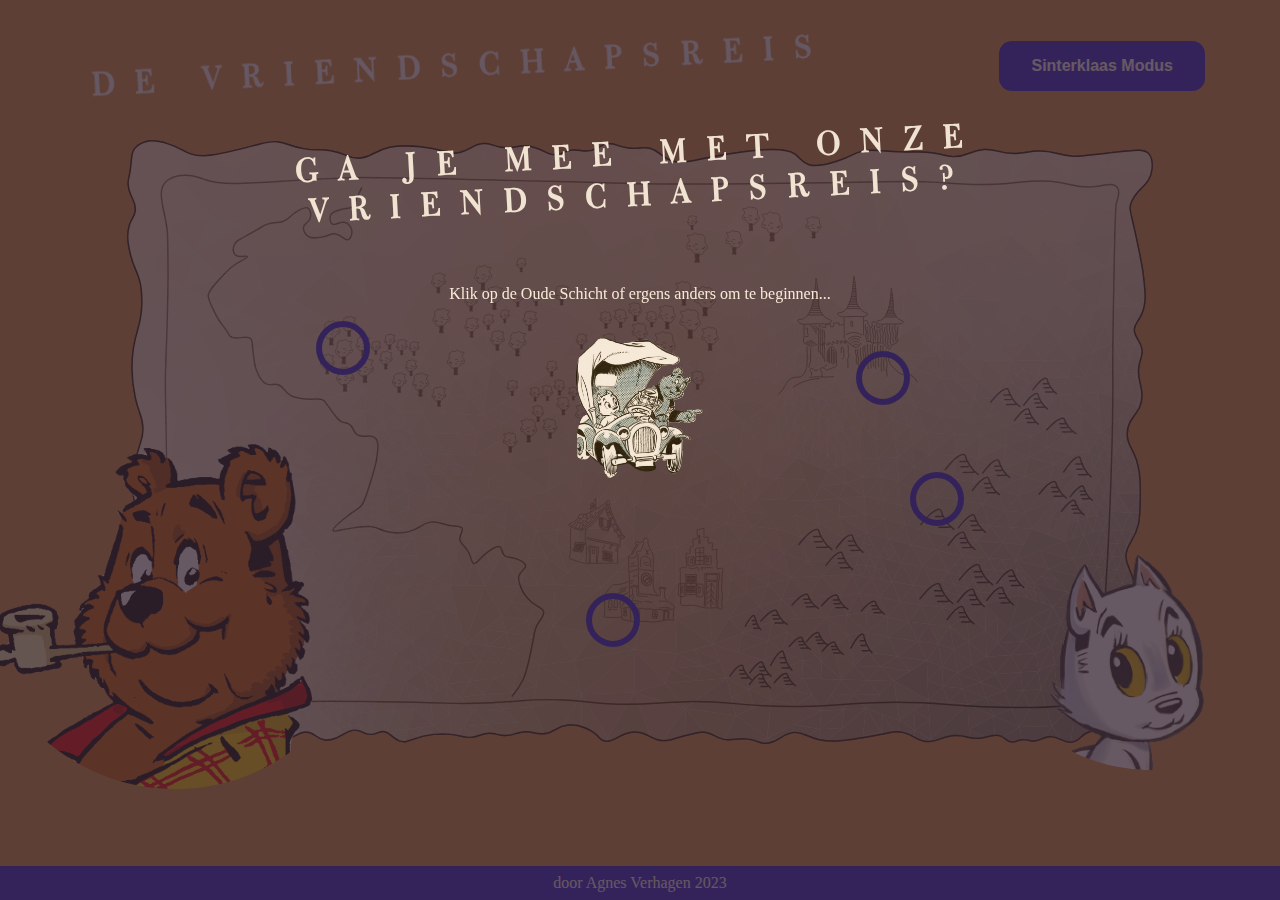
==== commit 4b8d95f7: "Add files via upload" ====
--- a/index.html
+++ b/index.html
@@ -13,7 +13,7 @@
 </head>
 
 <body class="sinterklaas-modus">
-	<!-- ik heb als bron vooral gebruikt gemaakt van chatGPT -->
+	<!-- ik heb als bron vooral gebruikt gemaakt van chatGPT en af en toe heb ik hulp gekregen vvan studentassistenten-->
 	<!-- zero state starting overlay -->
 
 	<div id="hide-zero-state">
@@ -28,7 +28,7 @@
 
 	<header>
 		<h1 id="title">De vriendschapsreis</h1>
-		<h2 id="title-sinterklaas">De vriendschapsreis</h1>
+		<h2 id="title-sinterklaas">De vriendschapsreis</h2>
 			<button id="toggle-sinterklaas-modus">Sinterklaas Modus</button>
 	</header>
 
@@ -40,10 +40,10 @@
 			<img src="images/landkaart.svg" alt="test-landkaart">
 
 			<!-- <h3>markers op landkaart</h3> -->
-			<span class="marker" data-index="0"></span>
-			<span class="marker" data-index="1"></span>
-			<span class="marker" data-index="2"></span>
-			<span class="marker" data-index="3"></span>
+			<span tabindex="0" class="marker" data-index="0"></span>
+			<span tabindex="0" class="marker" data-index="1"></span>
+			<span tabindex="0" class="marker" data-index="2"></span>
+			<span tabindex="0"class="marker" data-index="3"></span>
 
 			<button id="bommelButton" class="button-container">
 				<img class="default-image" src="images/bommel-gezicht.svg" alt="bommel-gezicht">
--- a/styles/style.css
+++ b/styles/style.css
@@ -41,7 +41,7 @@
 :root {
   --body-backgroundcolor: #d68f3a;
   --color-hoofdkleur: #2b1cdc;
-  --color-secundairekleur: ffffff;
+  --color-secundairekleur: #ffffff;
   --color-headings: #f8f8f8;
   --color-background-popup: #ffffff;
   --color-main-text: #fff;
@@ -52,9 +52,19 @@
   --overlay-site: rgba(0, 0, 0, 0.7);
   --overlay-site-p: #ffffff;
   --box-shadow-hover-button: rgba(0, 0, 255, 0.5);
-  --span-hover-color: rgba(0, 0, 255, 0.5);
+  --span-marker-hover-color: rgba(0, 0, 255, 0.5);
   --box-shadow-active-button: rgba(0, 0, 0, 0.2);
- 
+  --header-button: rgba (0, 0, 0, 0.2);
+  --marker-text-color: #333;
+  --marker-title-color: #2b1cdc;
+  --background-color-hover-button: rgba(0, 0, 255, 0.2);
+  --span-hover-background-color: rgba(255, 0, 0, 0.5);
+  --span-hover-box-shadow: rgba(255, 0, 0, 0.3);
+  --span-hover-color: #f8f8f8;
+  --popup-background-color: rgba(0, 0, 0, 0.5);
+  --popup-box-shadow: rgba(0, 0, 255, 0.5);
+  --close-button-background: transparent;
+  --close-button-box-shadow: rgba(0, 0, 255, 0.5);
 }
 
 
@@ -67,6 +77,13 @@
   background-color: var(--body-backgroundcolor);
   opacity: 0.8;
   overflow: hidden;
+  display: flex;
+  flex-direction: column;
+  min-height: 100vh;
+}
+
+main {
+  flex: 1;
 }
 
 /* zero state overlay */
@@ -97,18 +114,22 @@
   height: 100%;
   background-color: var(--overlay-site-background);
   z-index: 3000;
-  display: block;
-  margin: 0 auto;
-  cursor: pointer;
-  padding-top: 10em;
-}
+  cursor: pointer;
+  animation: fadeIn 3s; 
+}
+
+@keyframes fadeIn {
+  0% { opacity: 0; }
+  100% { opacity: 1; }
+}
+
 
 .zeroBackground img {
   width: 8em;
   display: block;
   margin: 0 auto;
   cursor: pointer;
-  margin-top: 3em;
+  margin-top: 10em;
 }
 
 .zeroBackground p {
@@ -116,6 +137,8 @@
   display: block;
   margin: 0 auto;
   text-align: center;
+  position: relative;
+  top: 8em;
 }
 
 /*sinterklaasmode*/
@@ -136,14 +159,14 @@
   font-size: 1em;
   font-weight: bold;
   background-color: var(--color-hoofdkleur);
-  color: var(--color-background-popup);
+  color: var(--color-secundairekleur);
   text-align: center;
   text-decoration: none;
   border: none;
   border-radius: 0.8em;
   cursor: pointer;
   transition: all 0.5s ease;
-  box-shadow: 0px 2px 5px rgba(0, 0, 0, 0.2);
+  box-shadow: 0px 2px 5px var(--header-button);
 }
 
 header button:hover {
@@ -219,10 +242,28 @@
   transform: rotate(-3deg);
 }
 
+#title-overlay {
+  color: var(--color-headings);
+  text-align: center;
+  font-weight: 700;
+  font-size: 2em;
+  text-transform: uppercase;
+  position: relative;
+  top: 3em;
+}
+
 /* Media query for smaller screens */
 @media screen and (max-width: 768px) {
-  h1 {
+  h1, #title-overlay {
     font-size: 1em;
+  }
+
+  .zeroBackground p {
+    top: 6em;
+  }
+
+  .zeroBackground img {
+    top: 8em;
   }
 }
 
@@ -231,26 +272,42 @@
 }
 
 p {
-  min-width: 20em;
+  min-width: 16em;
   max-width: 30em;
 }
 
 .two-column-container {
   column-count: 2;
-  column-gap: 2.5em;
-}
-
-
-/* Media query for larger screens  */
+  column-gap: 2em;
+}
+
+/* Ensure the tops of paragraphs align */
+.two-column-container {
+  align-items: start;
+}
+
+
+/* Media query for larger screens */
 @media screen and (max-width: 768px) {
   .two-column-container {
     display: flex;
     flex-wrap: wrap;
     gap: 1.25em;
-    justify-content: space-around;
-    flex-basis: calc(50% - 0.5em);
-  }
-}
+  }
+
+  .two-column-container p {
+    flex-basis: calc(50% - 1.25em);
+    align-items: flex-end;
+    margin: 0;
+  }
+
+  /* Ensure the tops of paragraphs align */
+  .two-column-container {
+    align-items: start;
+  }
+
+}
+
 
 /* landkaart container */
 section:first-of-type {
@@ -280,12 +337,34 @@
 
 section:first-of-type>span:hover {
   transform: scale(1.05);
-  box-shadow: 0px 5px 10px var(--span-hover-color);
+  box-shadow: 0px 5px 10px var(--span-marker-hover-color);
 }
 
 section:first-of-type>span:focus {
   box-shadow: 0 0 20px 5px var(--color-box-shadow);
 }
+
+section:first-of-type span:first-of-type {
+  top: 30%;
+  left: 20%;
+}
+
+section:first-of-type span:nth-of-type(2) {
+  top: 75%;
+  left: 45%;
+}
+
+section:first-of-type span:nth-of-type(3) {
+  top: 35%;
+  left: 70%;
+}
+
+section:first-of-type span:nth-of-type(4) {
+  top: 55%;
+  right: 20%;
+}
+
+/*content span, locaties op landkaart*/
 
 section:first-of-type>span::after {
   position: absolute;
@@ -295,32 +374,11 @@
   white-space: nowrap;
 }
 
-section:first-of-type span:first-of-type {
-  top: 30%;
-  left: 20%;
-}
-
-section:first-of-type span:nth-of-type(2) {
-  top: 75%;
-  left: 45%;
-}
-
-section:first-of-type span:nth-of-type(3) {
-  top: 35%;
-  left: 70%;
-}
-
-section:first-of-type span:nth-of-type(4) {
-  top: 55%;
-  right: 20%;
-}
-
-/*content span, locaties op landkaart*/
 section:first-of-type>span:hover::after {
-  background-color: rgba(255, 0, 0, 0.5);
+  background-color: var(--span-hover-background-color);
   backdrop-filter: blur(10px);
-  box-shadow: 0 0 10px rgba(255, 0, 0, 0.3);
-  color: #f8f8f8;
+  box-shadow: 0 0 10px var(--span-hover-box-shadow);
+  color: var(--span-hover-color);
 }
 
 section:first-of-type span:first-of-type:hover::after {
@@ -347,39 +405,43 @@
   right: 0;
   left: 0;
   bottom: 0;
-  background-color: rgba(0, 0, 0, 0.5);
+  background-color: var(--popup-background-color);
   display: flex;
   justify-content: center;
   align-items: center;
   overflow-y: auto;
-  display: none;
   transition: opacity 2s ease, transform 2s ease;
   z-index: 3000;
-  box-shadow: 0px 5px 10px rgba(0, 0, 255, 0.5);
+  box-shadow: 0px 5px 10px var(--popup-box-shadow);
+  display: none;
+  animation: fadeInPopup 2s; 
+}
+
+@keyframes fadeInPopup {
+  0% { opacity: 0; }
+  100% { opacity: 1; }
 }
 
 .overlay-content {
-  position: absolute;
-  overflow-y: auto;
+  position: relative;
   background-color: var(--color-background-popup);
-  padding: 20px;
+  padding: 1.25em;
   border-radius: 8px;
   box-sizing: border-box;
-  margin: 0 auto;
+  max-width: 80vw;
+  width: 100%;
   max-height: 90vh;
-  max-width: 80vw;
-  top: 50%;
-  left: 50%;
-  transform: translate(-50%, -50%);
-}
-
-@media screen and (max-width: 768px) {
-  .overlay-content {
-    margin: 1em;
-  }
-}
+  overflow-y: auto;
+  margin: auto;
+  margin-top: 5vh;
+}
+
 
 /*openen en sluiten overlay*/
+
+.hide-overlay {
+  display: none;
+}
 
 .overlay.toon-informatie {
   transform: translateY(0);
@@ -388,27 +450,22 @@
 .sluit-informatie {
   transform: translateY(-100%);
   cursor: pointer;
-}
-
-section:nth-of-type(2) button {
-  position: absolute;
-  top: 2.5em;
-  right: 0;
-  border: none;
-  background-color: transparent;
 }
 
 section:nth-of-type(2) button {
   position: fixed;
   top: 2.5em;
-  right: 1em;
-  border: none;
-  background-color: transparent;
+  right: 4em;
+  border: 2px solid transparent;
+  background-color: var(--close-button-background);
   z-index: 9999;
 }
 
 section:nth-of-type(2) button:hover {
-  box-shadow: 0px 5px 10px rgba(0, 0, 255, 0.5);
+  box-shadow: 0px 5px 10px var(--close-button-box-shadow);
+  border-radius: 50%;
+  aspect-ratio: 1/1;
+  padding: 0.5em;
 }
 
 /*marker info styling*/
@@ -416,8 +473,7 @@
 .marker-title {
   font-size: 1.5em;
   top: 5em;
-  color: #333;
-  color: blue;
+  color: var(--marker-title-color);
 }
 
 .marker-image {
@@ -430,45 +486,139 @@
 .marker-image2 {
   display: none;
   width: 10vw;
+  max-width: 100%;
   margin: 0 auto;
   transform: scaleX(1);
   animation: moveRightAndLeft 20s linear infinite;
   animation-delay: 2s;
   cursor: pointer;
   margin-top: 3em;
+  position: absolute;
+  left: 5%;
+  bottom: 5%;
 }
 
 .show-marker-image2 {
   display: block;
 }
 
-@keyframes moveRightAndLeft {
-  0% {
-    transform: translateX(0) scaleX(1);
-  }
-
-  25% {
-    transform: translateX(10em) scaleX(1);
-  }
-
-  50% {
-    transform: translateX(20em) scaleX(-1);
-  }
-
-  75% {
-    transform: translateX(10em) scaleX(-1);
-  }
-
-  100% {
-    transform: translateX(0) scaleX(1);
+/* Adjust positioning for smaller screens */
+@media screen and (max-width: 768px) {
+  .marker-image2 {
+    left: 2%;
+  }
+}
+
+/* Additional positioning for larger screens */
+@media screen and (min-width: 1200px) {
+  .marker-image2 {
+    left: 10%;
+  }
+}
+
+.marker-image2 {
+  animation: moveRightAndLeft 20s linear infinite;
+  animation-delay: 2s;
+}
+
+/* Adjust animation for smaller screens */
+@media screen and (max-width: 768px) {
+  .marker-image2 {
+    animation: moveRightAndLeftSmall 20s linear infinite;
+  }
+
+  /* Keyframes for smaller screen movement */
+  @keyframes moveRightAndLeftSmall {
+    0% {
+      transform: translateX(0) scaleX(1);
+    }
+
+    25% {
+      transform: translateX(5em) scaleX(1);
+    }
+
+    50% {
+      transform: translateX(10em) scaleX(-1);
+    }
+
+    75% {
+      transform: translateX(5em) scaleX(-1);
+    }
+
+    100% {
+      transform: translateX(0) scaleX(1);
+    }
+  }
+}
+
+/* Additional animation for larger screens */
+@media screen and (min-width: 1200px) {
+  .marker-image2 {
+    animation: moveRightAndLeftLarge 20s linear infinite;
+  }
+
+  /* Keyframes for larger screen movement */
+  @keyframes moveRightAndLeftLarge {
+    0% {
+      transform: translateX(0) scaleX(1);
+    }
+
+    25% {
+      transform: translateX(20em) scaleX(1);
+    }
+
+    50% {
+      transform: translateX(40em) scaleX(-1);
+    }
+
+    75% {
+      transform: translateX(20em) scaleX(-1);
+    }
+
+    100% {
+      transform: translateX(0) scaleX(1);
+    }
+  }
+}
+
+/* Additional animation for larger screens and fullscreen view */
+@media screen and (min-width: 1920px) {
+  .marker-image2 {
+    /* ... (other styles) */
+    animation: moveRightAndLeftFullscreen 20s linear infinite;
+  }
+
+  /* Keyframes for larger screen and fullscreen movement */
+  @keyframes moveRightAndLeftFullscreen {
+    0% {
+      transform: translateX(0) scaleX(1);
+    }
+
+    25% {
+      transform: translateX(80em) scaleX(1);
+    }
+
+    50% {
+      transform: translateX(160em) scaleX(-1);
+    }
+
+    75% {
+      transform: translateX(80em) scaleX(-1);
+    }
+
+    100% {
+      transform: translateX(0) scaleX(1);
+    }
   }
 }
 
 .marker-text {
-  font-size: 18px;
-  color: #333;
-  text-align: justify;
-  margin: 0 0 1em;
+  font-size: 1.125em;
+  color: var(--marker-text-color);
+  flex-basis: calc(50% - 1.25em);
+  margin: 0;
+  padding-top: 0.5em;
+  /* Adjust this padding to simulate top alignment */
 }
 
 /*voice buttons Bommel en Tom Poes*/
@@ -501,8 +651,8 @@
 
 section:first-of-type>button:first-of-type:hover,
 section:first-of-type>button:nth-of-type(2):hover {
-  box-shadow: 0px 0px 10px 5px rgba(0, 0, 255, 0.5);
-  background-color: rgba(0, 0, 255, 0.2);
+  box-shadow: 0px 0px 10px 5px var(--box-shadow-hover-button);
+  background-color: var(--background-color-hover-button);
   backdrop-filter: blur(1000px);
 }
 
@@ -571,4 +721,5 @@
   padding: 0.5em 0;
   margin-top: -20em;
   color: var(--color-headings);
+  flex-shrink: 0;
 }